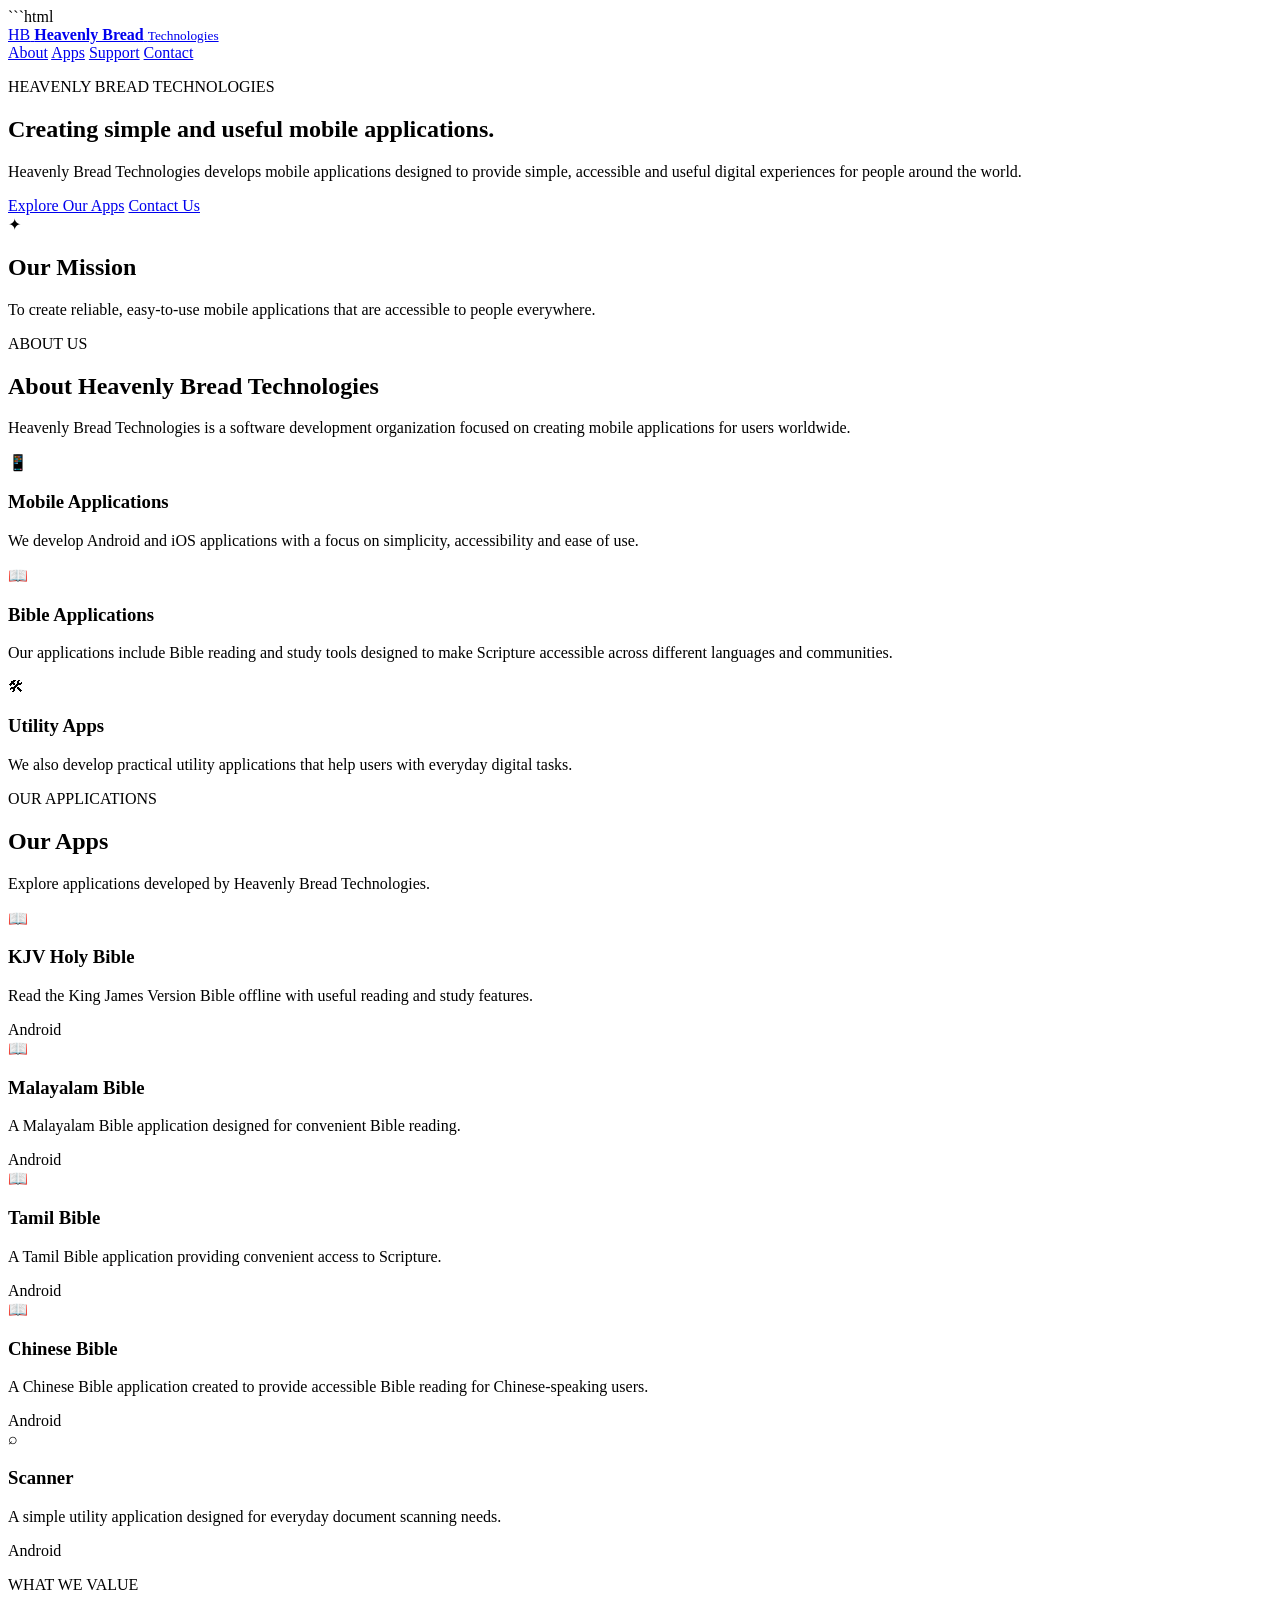
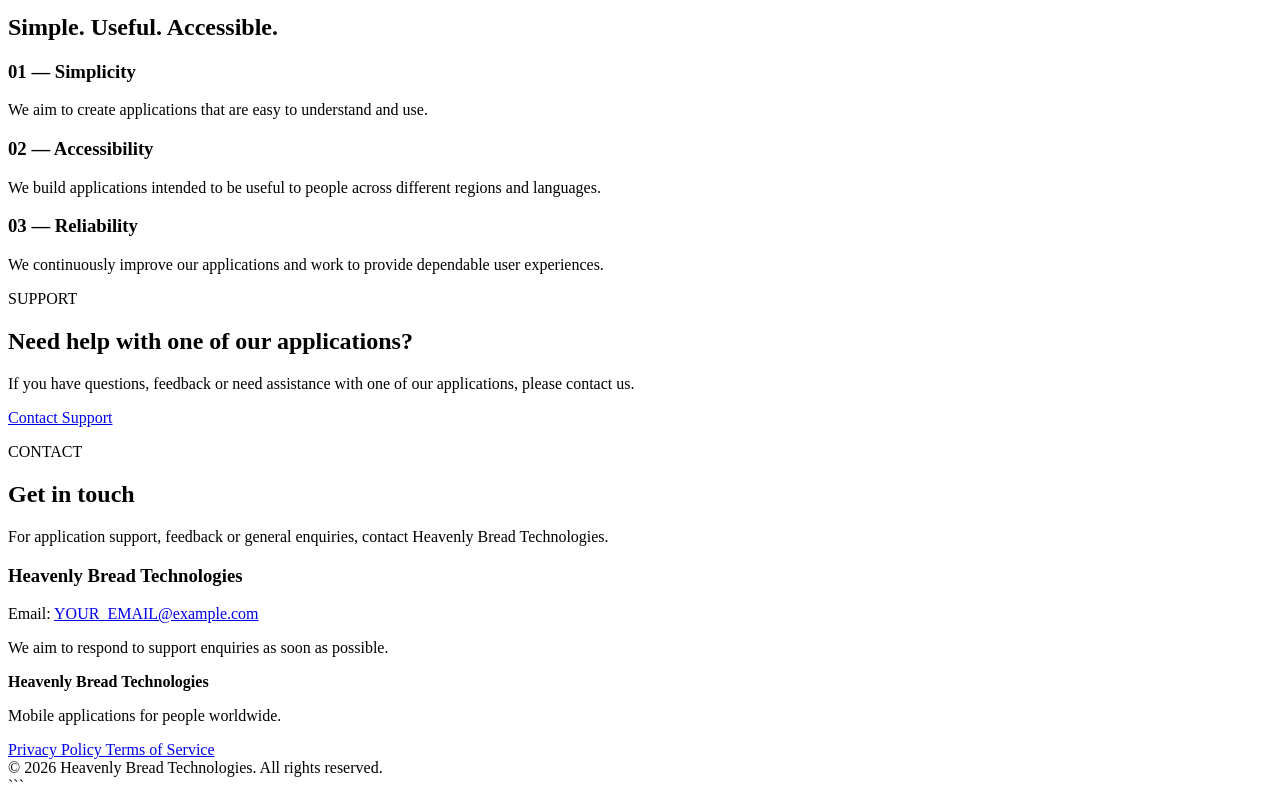
==== index.html @ b6936dda "Create index.html" ====
```html
<!DOCTYPE html>
<html lang="en">
<head>
    <meta charset="UTF-8">
    <meta name="viewport" content="width=device-width, initial-scale=1.0">

    <title>Heavenly Bread Technologies | Mobile Applications</title>

    <meta name="description"
          content="Heavenly Bread Technologies develops Bible, Christian and utility mobile applications for users worldwide.">

    <meta name="keywords"
          content="Heavenly Bread Technologies, Bible apps, Christian apps, mobile applications">

    <meta name="author" content="Heavenly Bread Technologies">

    <link rel="stylesheet" href="styles.css">
</head>

<body>

<header class="header">
    <div class="container nav-container">

        <a href="index.html" class="logo">
            <span class="logo-mark">HB</span>
            <span>
                <strong>Heavenly Bread</strong>
                <small>Technologies</small>
            </span>
        </a>

        <nav>
            <a href="#about">About</a>
            <a href="#apps">Apps</a>
            <a href="#support">Support</a>
            <a href="#contact">Contact</a>
        </nav>

    </div>
</header>


<main>

<!-- HERO -->

<section class="hero">
    <div class="container hero-content">

        <div class="hero-text">

            <p class="eyebrow">HEAVENLY BREAD TECHNOLOGIES</p>

            <h1>
                Creating simple and useful
                <span>mobile applications.</span>
            </h1>

            <p class="hero-description">
                Heavenly Bread Technologies develops mobile applications
                designed to provide simple, accessible and useful digital
                experiences for people around the world.
            </p>

            <div class="hero-buttons">
                <a href="#apps" class="button primary">Explore Our Apps</a>
                <a href="#contact" class="button secondary">Contact Us</a>
            </div>

        </div>

        <div class="hero-card">

            <div class="hero-icon">✦</div>

            <h2>Our Mission</h2>

            <p>
                To create reliable, easy-to-use mobile applications
                that are accessible to people everywhere.
            </p>

        </div>

    </div>
</section>


<!-- ABOUT -->

<section id="about" class="section">

    <div class="container">

        <div class="section-heading">
            <p class="eyebrow">ABOUT US</p>

            <h2>About Heavenly Bread Technologies</h2>

            <p>
                Heavenly Bread Technologies is a software development
                organization focused on creating mobile applications
                for users worldwide.
            </p>
        </div>


        <div class="about-grid">

            <div class="info-card">
                <div class="card-icon">📱</div>

                <h3>Mobile Applications</h3>

                <p>
                    We develop Android and iOS applications with a focus
                    on simplicity, accessibility and ease of use.
                </p>
            </div>


            <div class="info-card">
                <div class="card-icon">📖</div>

                <h3>Bible Applications</h3>

                <p>
                    Our applications include Bible reading and study tools
                    designed to make Scripture accessible across different
                    languages and communities.
                </p>
            </div>


            <div class="info-card">
                <div class="card-icon">🛠</div>

                <h3>Utility Apps</h3>

                <p>
                    We also develop practical utility applications that
                    help users with everyday digital tasks.
                </p>
            </div>

        </div>

    </div>

</section>


<!-- APPS -->

<section id="apps" class="section section-light">

    <div class="container">

        <div class="section-heading">
            <p class="eyebrow">OUR APPLICATIONS</p>

            <h2>Our Apps</h2>

            <p>
                Explore applications developed by Heavenly Bread Technologies.
            </p>
        </div>


        <div class="apps-grid">


            <article class="app-card">

                <div class="app-icon bible-icon">
                    📖
                </div>

                <div>

                    <h3>KJV Holy Bible</h3>

                    <p>
                        Read the King James Version Bible offline with
                        useful reading and study features.
                    </p>

                    <span class="platform">
                        Android
                    </span>

                </div>

            </article>


            <article class="app-card">

                <div class="app-icon bible-icon">
                    📖
                </div>

                <div>

                    <h3>Malayalam Bible</h3>

                    <p>
                        A Malayalam Bible application designed for
                        convenient Bible reading.
                    </p>

                    <span class="platform">
                        Android
                    </span>

                </div>

            </article>


            <article class="app-card">

                <div class="app-icon bible-icon">
                    📖
                </div>

                <div>

                    <h3>Tamil Bible</h3>

                    <p>
                        A Tamil Bible application providing convenient
                        access to Scripture.
                    </p>

                    <span class="platform">
                        Android
                    </span>

                </div>

            </article>


            <article class="app-card">

                <div class="app-icon bible-icon">
                    📖
                </div>

                <div>

                    <h3>Chinese Bible</h3>

                    <p>
                        A Chinese Bible application created to provide
                        accessible Bible reading for Chinese-speaking users.
                    </p>

                    <span class="platform">
                        Android
                    </span>

                </div>

            </article>


            <article class="app-card">

                <div class="app-icon scanner-icon">
                    ⌕
                </div>

                <div>

                    <h3>Scanner</h3>

                    <p>
                        A simple utility application designed for
                        everyday document scanning needs.
                    </p>

                    <span class="platform">
                        Android
                    </span>

                </div>

            </article>


        </div>

    </div>

</section>


<!-- VALUES -->

<section class="section">

    <div class="container">

        <div class="section-heading">
            <p class="eyebrow">WHAT WE VALUE</p>

            <h2>Simple. Useful. Accessible.</h2>
        </div>


        <div class="values-grid">

            <div>
                <h3>01 — Simplicity</h3>

                <p>
                    We aim to create applications that are easy to
                    understand and use.
                </p>
            </div>


            <div>
                <h3>02 — Accessibility</h3>

                <p>
                    We build applications intended to be useful to
                    people across different regions and languages.
                </p>
            </div>


            <div>
                <h3>03 — Reliability</h3>

                <p>
                    We continuously improve our applications and work
                    to provide dependable user experiences.
                </p>
            </div>

        </div>

    </div>

</section>


<!-- SUPPORT -->

<section id="support" class="section section-dark">

    <div class="container support-content">

        <div>

            <p class="eyebrow">SUPPORT</p>

            <h2>Need help with one of our applications?</h2>

            <p>
                If you have questions, feedback or need assistance
                with one of our applications, please contact us.
            </p>

        </div>

        <a href="#contact" class="button light">
            Contact Support
        </a>

    </div>

</section>


<!-- CONTACT -->

<section id="contact" class="section">

    <div class="container contact-container">

        <div>

            <p class="eyebrow">CONTACT</p>

            <h2>Get in touch</h2>

            <p>
                For application support, feedback or general enquiries,
                contact Heavenly Bread Technologies.
            </p>

        </div>


        <div class="contact-card">

            <h3>Heavenly Bread Technologies</h3>

            <!-- Replace this email with your actual organization email -->
            <p>
                Email:
                <a href="mailto:YOUR_EMAIL@example.com">
                    YOUR_EMAIL@example.com
                </a>
            </p>

            <p>
                We aim to respond to support enquiries as soon as possible.
            </p>

        </div>

    </div>

</section>

</main>


<!-- FOOTER -->

<footer class="footer">

    <div class="container footer-content">

        <div>

            <strong>Heavenly Bread Technologies</strong>

            <p>
                Mobile applications for people worldwide.
            </p>

        </div>


        <div class="footer-links">

            <a href="privacy-policy.html">
                Privacy Policy
            </a>

            <a href="terms.html">
                Terms of Service
            </a>

        </div>

    </div>


    <div class="container copyright">

        © 2026 Heavenly Bread Technologies. All rights reserved.

    </div>

</footer>

</body>
</html>
```
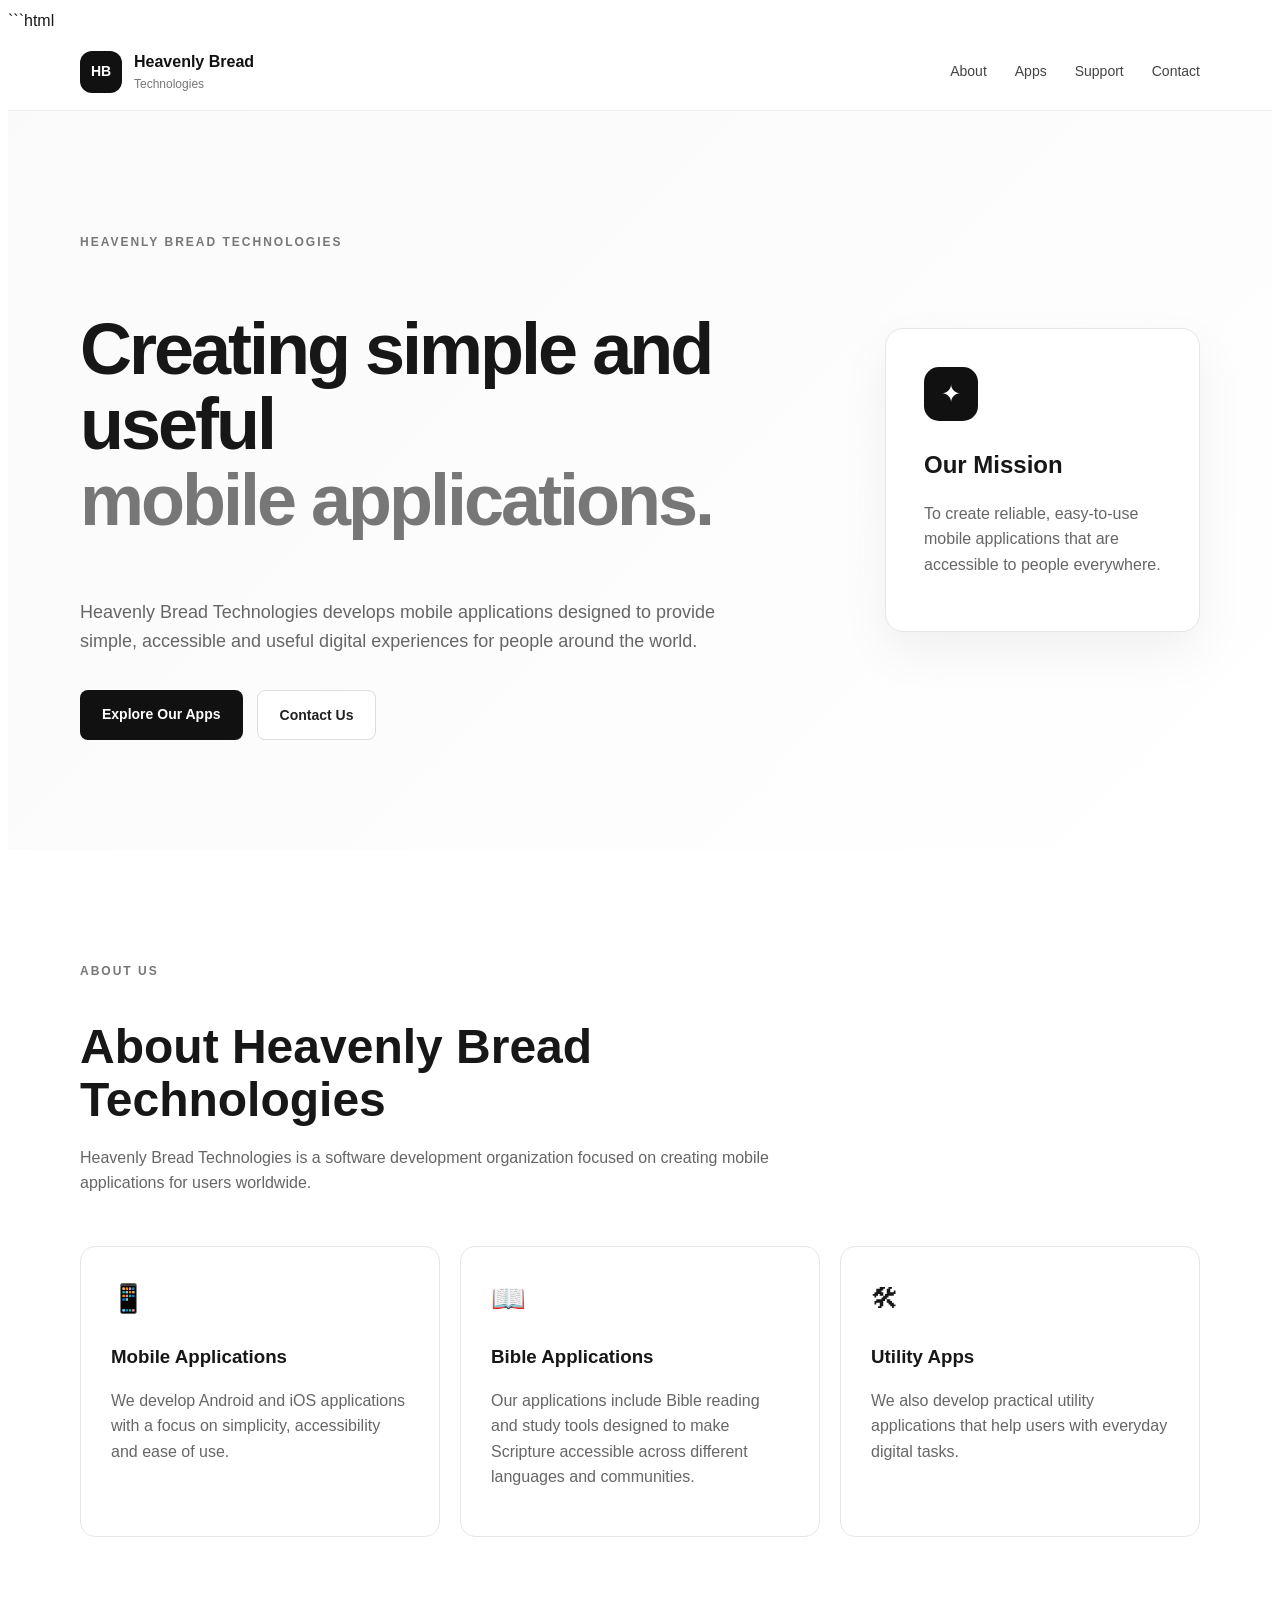
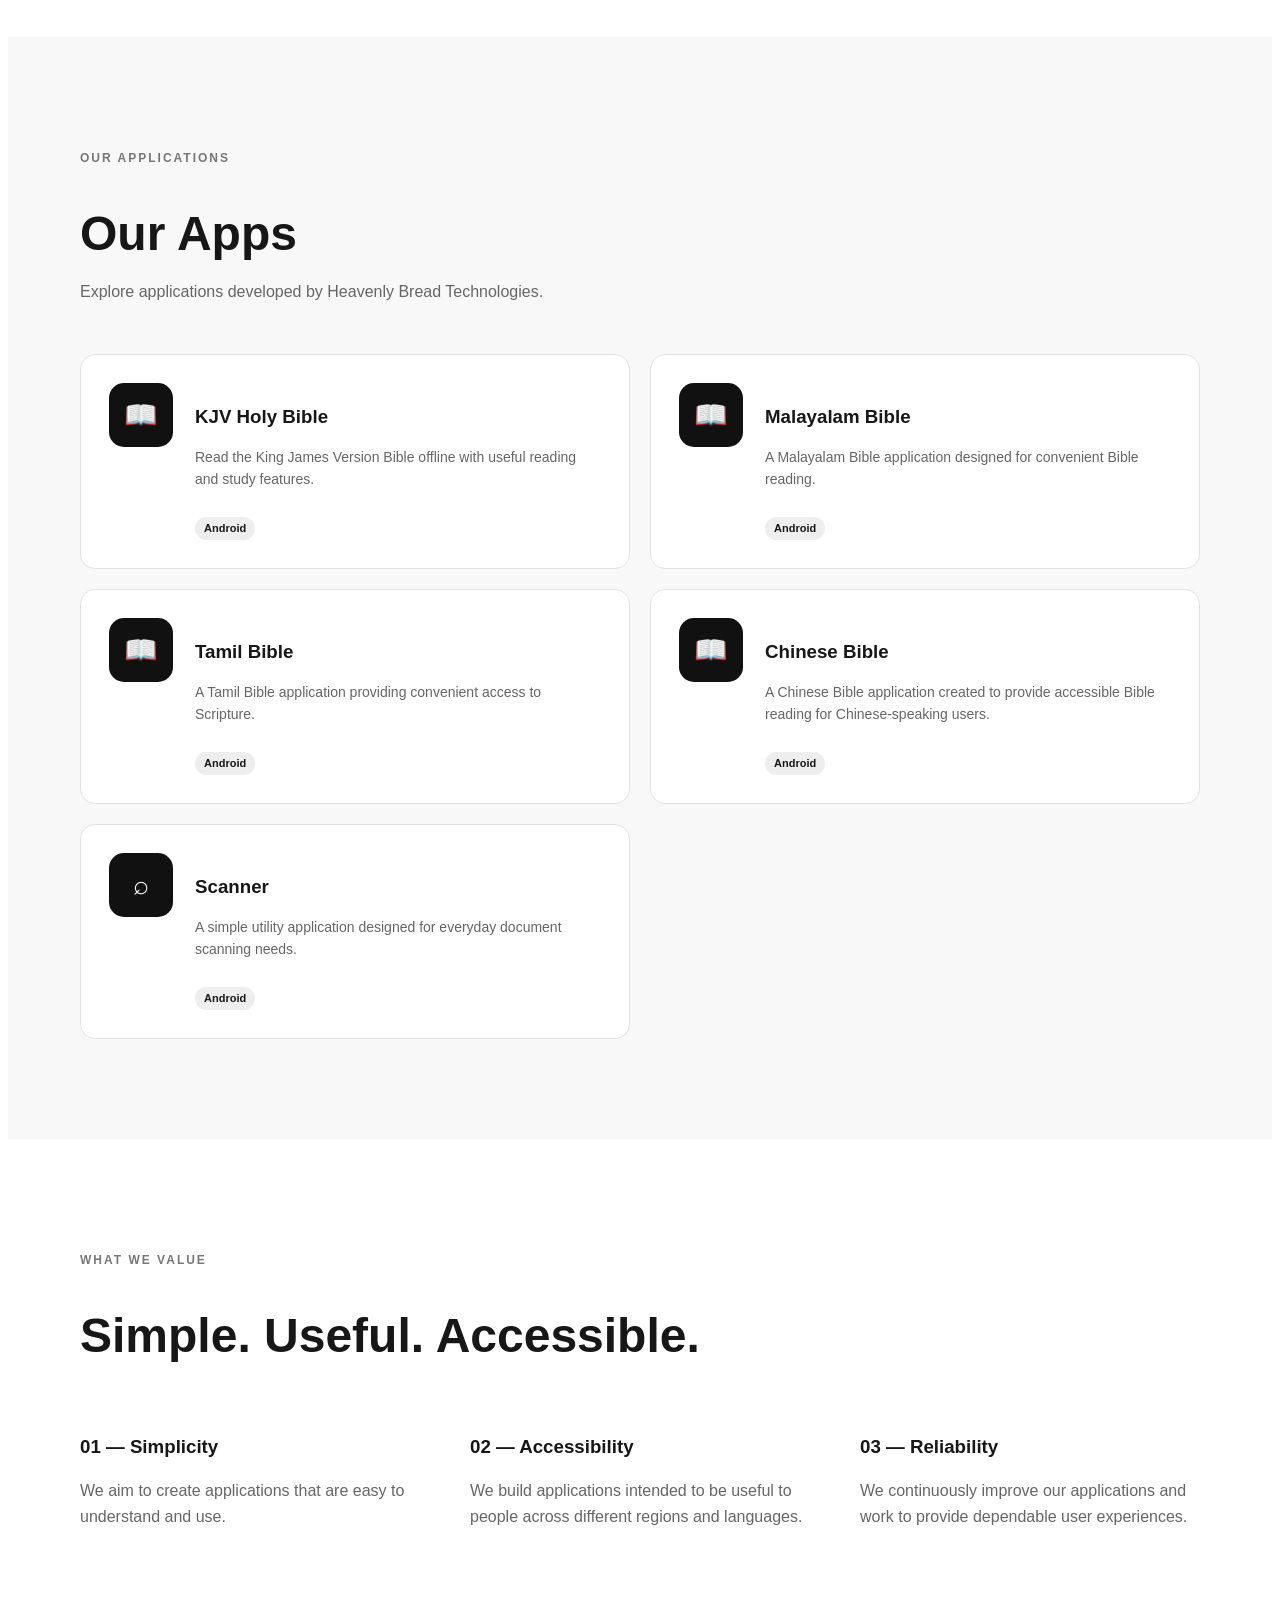
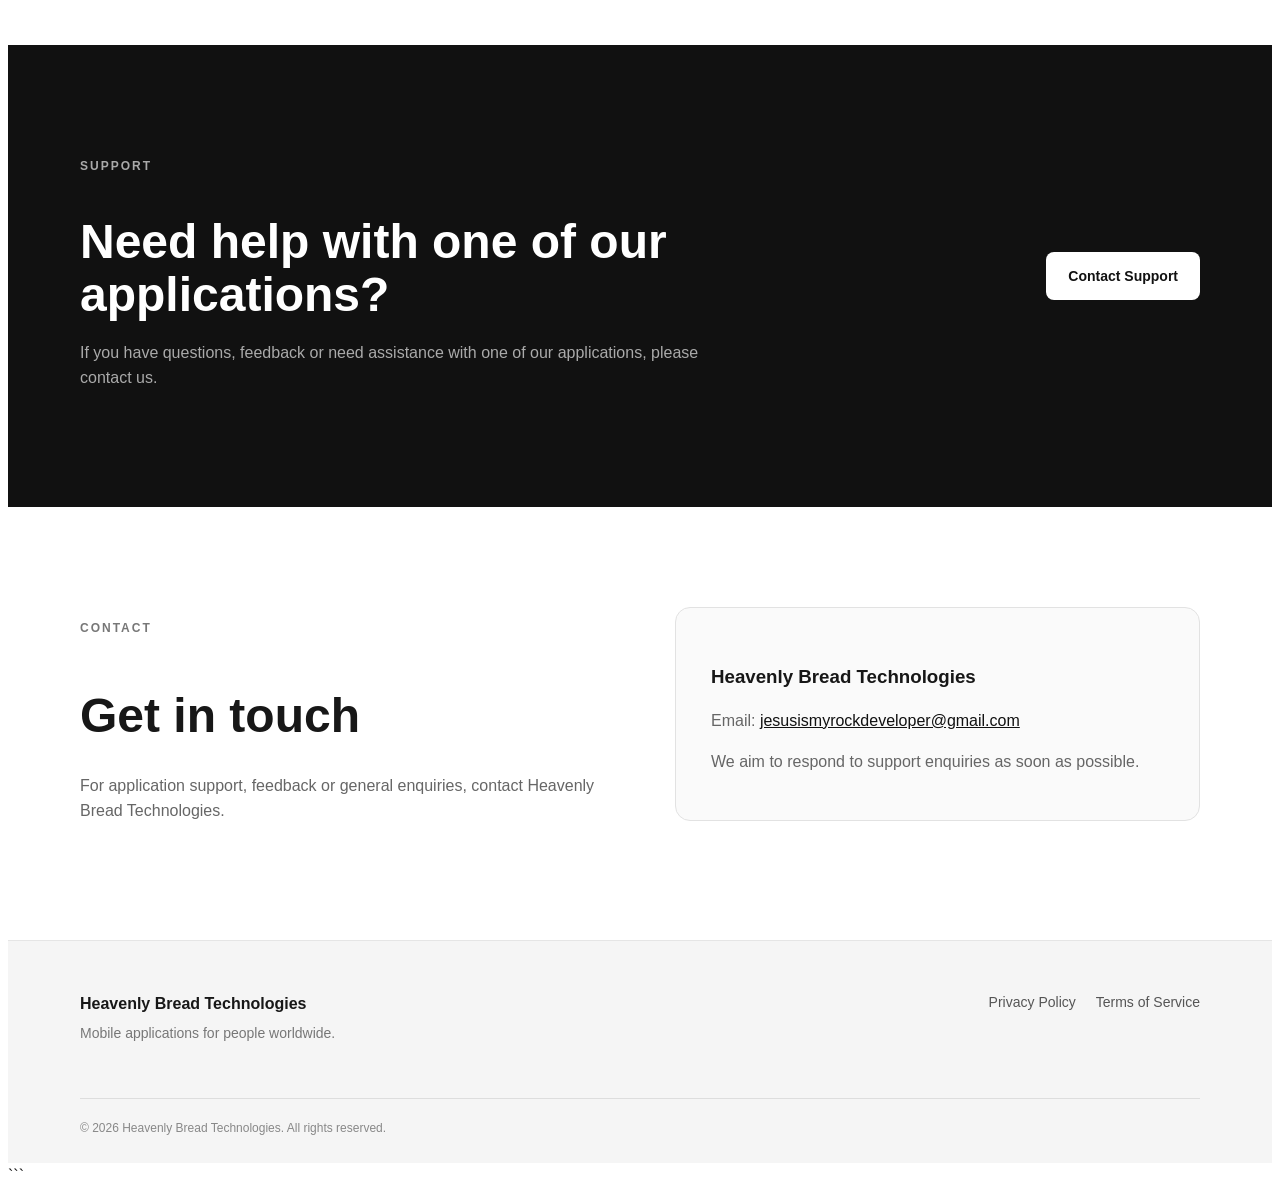
==== commit 8c586a18: "Update index.html" ====
--- a/index.html
+++ b/index.html
@@ -406,7 +406,7 @@
             <p>
                 Email:
                 <a href="mailto:YOUR_EMAIL@example.com">
-                    YOUR_EMAIL@example.com
+                    jesusismyrockdeveloper@gmail.com
                 </a>
             </p>
 
--- a/styles.css
+++ b/styles.css
@@ -0,0 +1,532 @@
+```css
+* {
+    margin: 0;
+    padding: 0;
+    box-sizing: border-box;
+}
+
+html {
+    scroll-behavior: smooth;
+}
+
+body {
+    font-family:
+        -apple-system,
+        BlinkMacSystemFont,
+        "Segoe UI",
+        Roboto,
+        Arial,
+        sans-serif;
+
+    color: #171717;
+    background: #ffffff;
+    line-height: 1.6;
+}
+
+.container {
+    width: min(1120px, 90%);
+    margin: 0 auto;
+}
+
+
+/* HEADER */
+
+.header {
+    position: sticky;
+    top: 0;
+    z-index: 100;
+
+    background: rgba(255,255,255,0.95);
+    border-bottom: 1px solid #eeeeee;
+}
+
+.nav-container {
+    height: 76px;
+
+    display: flex;
+    align-items: center;
+    justify-content: space-between;
+}
+
+.logo {
+    display: flex;
+    align-items: center;
+    gap: 12px;
+
+    text-decoration: none;
+    color: #111111;
+}
+
+.logo-mark {
+    width: 42px;
+    height: 42px;
+
+    display: flex;
+    align-items: center;
+    justify-content: center;
+
+    border-radius: 12px;
+
+    background: #111111;
+    color: #ffffff;
+
+    font-weight: 700;
+    font-size: 14px;
+}
+
+.logo strong {
+    display: block;
+    font-size: 16px;
+}
+
+.logo small {
+    display: block;
+    color: #777777;
+    font-size: 12px;
+}
+
+nav {
+    display: flex;
+    gap: 28px;
+}
+
+nav a {
+    color: #444444;
+    text-decoration: none;
+    font-size: 14px;
+}
+
+nav a:hover {
+    color: #000000;
+}
+
+
+/* HERO */
+
+.hero {
+    padding: 110px 0;
+
+    background:
+        linear-gradient(
+            135deg,
+            #fafafa,
+            #ffffff
+        );
+}
+
+.hero-content {
+    display: grid;
+    grid-template-columns: 1.4fr 0.6fr;
+    gap: 70px;
+    align-items: center;
+}
+
+.eyebrow {
+    font-size: 12px;
+    letter-spacing: 2px;
+    font-weight: 700;
+    color: #777777;
+    margin-bottom: 15px;
+}
+
+.hero h1 {
+    max-width: 720px;
+
+    font-size: clamp(42px, 6vw, 72px);
+    line-height: 1.05;
+    letter-spacing: -3px;
+}
+
+.hero h1 span {
+    display: block;
+    color: #777777;
+}
+
+.hero-description {
+    max-width: 650px;
+
+    margin-top: 28px;
+
+    font-size: 18px;
+    color: #666666;
+}
+
+.hero-buttons {
+    display: flex;
+    gap: 14px;
+    margin-top: 34px;
+}
+
+.button {
+    display: inline-block;
+
+    padding: 13px 22px;
+
+    border-radius: 8px;
+
+    text-decoration: none;
+
+    font-size: 14px;
+    font-weight: 600;
+}
+
+.primary {
+    background: #111111;
+    color: #ffffff;
+}
+
+.secondary {
+    border: 1px solid #dddddd;
+    color: #222222;
+    background: #ffffff;
+}
+
+.light {
+    background: #ffffff;
+    color: #111111;
+}
+
+
+/* HERO CARD */
+
+.hero-card {
+    padding: 38px;
+
+    border: 1px solid #e6e6e6;
+    border-radius: 18px;
+
+    background: #ffffff;
+
+    box-shadow: 0 20px 50px rgba(0,0,0,0.06);
+}
+
+.hero-icon {
+    width: 54px;
+    height: 54px;
+
+    display: flex;
+    align-items: center;
+    justify-content: center;
+
+    border-radius: 15px;
+
+    background: #111111;
+    color: #ffffff;
+
+    font-size: 24px;
+
+    margin-bottom: 25px;
+}
+
+.hero-card h2 {
+    margin-bottom: 12px;
+}
+
+.hero-card p {
+    color: #666666;
+}
+
+
+/* SECTIONS */
+
+.section {
+    padding: 100px 0;
+}
+
+.section-light {
+    background: #f8f8f8;
+}
+
+.section-heading {
+    max-width: 700px;
+    margin-bottom: 50px;
+}
+
+.section-heading h2 {
+    font-size: clamp(32px, 4vw, 48px);
+    line-height: 1.1;
+    margin-bottom: 18px;
+}
+
+.section-heading > p:last-child {
+    color: #666666;
+}
+
+
+/* ABOUT */
+
+.about-grid {
+    display: grid;
+    grid-template-columns: repeat(3, 1fr);
+    gap: 20px;
+}
+
+.info-card {
+    padding: 30px;
+
+    border: 1px solid #e7e7e7;
+    border-radius: 15px;
+
+    background: #ffffff;
+}
+
+.card-icon {
+    font-size: 28px;
+    margin-bottom: 20px;
+}
+
+.info-card h3 {
+    margin-bottom: 10px;
+}
+
+.info-card p {
+    color: #666666;
+}
+
+
+/* APPS */
+
+.apps-grid {
+    display: grid;
+    grid-template-columns: repeat(2, 1fr);
+    gap: 20px;
+}
+
+.app-card {
+    display: flex;
+    gap: 22px;
+
+    padding: 28px;
+
+    border: 1px solid #e2e2e2;
+    border-radius: 15px;
+
+    background: #ffffff;
+}
+
+.app-icon {
+    flex-shrink: 0;
+
+    width: 64px;
+    height: 64px;
+
+    display: flex;
+    align-items: center;
+    justify-content: center;
+
+    border-radius: 15px;
+
+    background: #111111;
+    color: #ffffff;
+
+    font-size: 27px;
+}
+
+.app-card h3 {
+    margin-bottom: 7px;
+}
+
+.app-card p {
+    color: #666666;
+    font-size: 14px;
+}
+
+.platform {
+    display: inline-block;
+
+    margin-top: 12px;
+
+    padding: 3px 9px;
+
+    border-radius: 20px;
+
+    background: #eeeeee;
+
+    font-size: 11px;
+    font-weight: 600;
+}
+
+
+/* VALUES */
+
+.values-grid {
+    display: grid;
+    grid-template-columns: repeat(3, 1fr);
+    gap: 50px;
+}
+
+.values-grid h3 {
+    margin-bottom: 12px;
+}
+
+.values-grid p {
+    color: #666666;
+}
+
+
+/* SUPPORT */
+
+.section-dark {
+    background: #111111;
+    color: #ffffff;
+}
+
+.section-dark .eyebrow {
+    color: #aaaaaa;
+}
+
+.support-content {
+    display: flex;
+    align-items: center;
+    justify-content: space-between;
+    gap: 50px;
+}
+
+.support-content h2 {
+    max-width: 700px;
+
+    font-size: clamp(30px, 4vw, 48px);
+    line-height: 1.1;
+
+    margin-bottom: 18px;
+}
+
+.support-content p {
+    max-width: 650px;
+    color: #aaaaaa;
+}
+
+
+/* CONTACT */
+
+.contact-container {
+    display: grid;
+    grid-template-columns: 1fr 1fr;
+    gap: 70px;
+    align-items: start;
+}
+
+.contact-container h2 {
+    font-size: 48px;
+    margin-bottom: 18px;
+}
+
+.contact-container > div:first-child p:last-child {
+    color: #666666;
+}
+
+.contact-card {
+    padding: 35px;
+
+    border: 1px solid #e2e2e2;
+    border-radius: 15px;
+
+    background: #fafafa;
+}
+
+.contact-card h3 {
+    margin-bottom: 15px;
+}
+
+.contact-card p {
+    color: #666666;
+    margin-bottom: 10px;
+}
+
+.contact-card a {
+    color: #111111;
+}
+
+
+/* FOOTER */
+
+.footer {
+    padding: 50px 0 25px;
+
+    background: #f5f5f5;
+
+    border-top: 1px solid #e5e5e5;
+}
+
+.footer-content {
+    display: flex;
+    justify-content: space-between;
+    gap: 30px;
+}
+
+.footer-content p {
+    color: #777777;
+    font-size: 14px;
+    margin-top: 5px;
+}
+
+.footer-links {
+    display: flex;
+    gap: 20px;
+}
+
+.footer-links a {
+    color: #555555;
+    text-decoration: none;
+    font-size: 14px;
+}
+
+.copyright {
+    margin-top: 40px;
+
+    padding-top: 20px;
+
+    border-top: 1px solid #dddddd;
+
+    color: #888888;
+    font-size: 12px;
+}
+
+
+/* MOBILE */
+
+@media (max-width: 800px) {
+
+    nav {
+        display: none;
+    }
+
+    .hero {
+        padding: 75px 0;
+    }
+
+    .hero-content {
+        grid-template-columns: 1fr;
+        gap: 40px;
+    }
+
+    .hero h1 {
+        letter-spacing: -2px;
+    }
+
+    .about-grid,
+    .apps-grid,
+    .values-grid,
+    .contact-container {
+        grid-template-columns: 1fr;
+    }
+
+    .support-content {
+        flex-direction: column;
+        align-items: flex-start;
+    }
+
+    .contact-container h2 {
+        font-size: 38px;
+    }
+
+    .footer-content {
+        flex-direction: column;
+    }
+
+    .footer-links {
+        flex-direction: column;
+        gap: 10px;
+    }
+}
+```
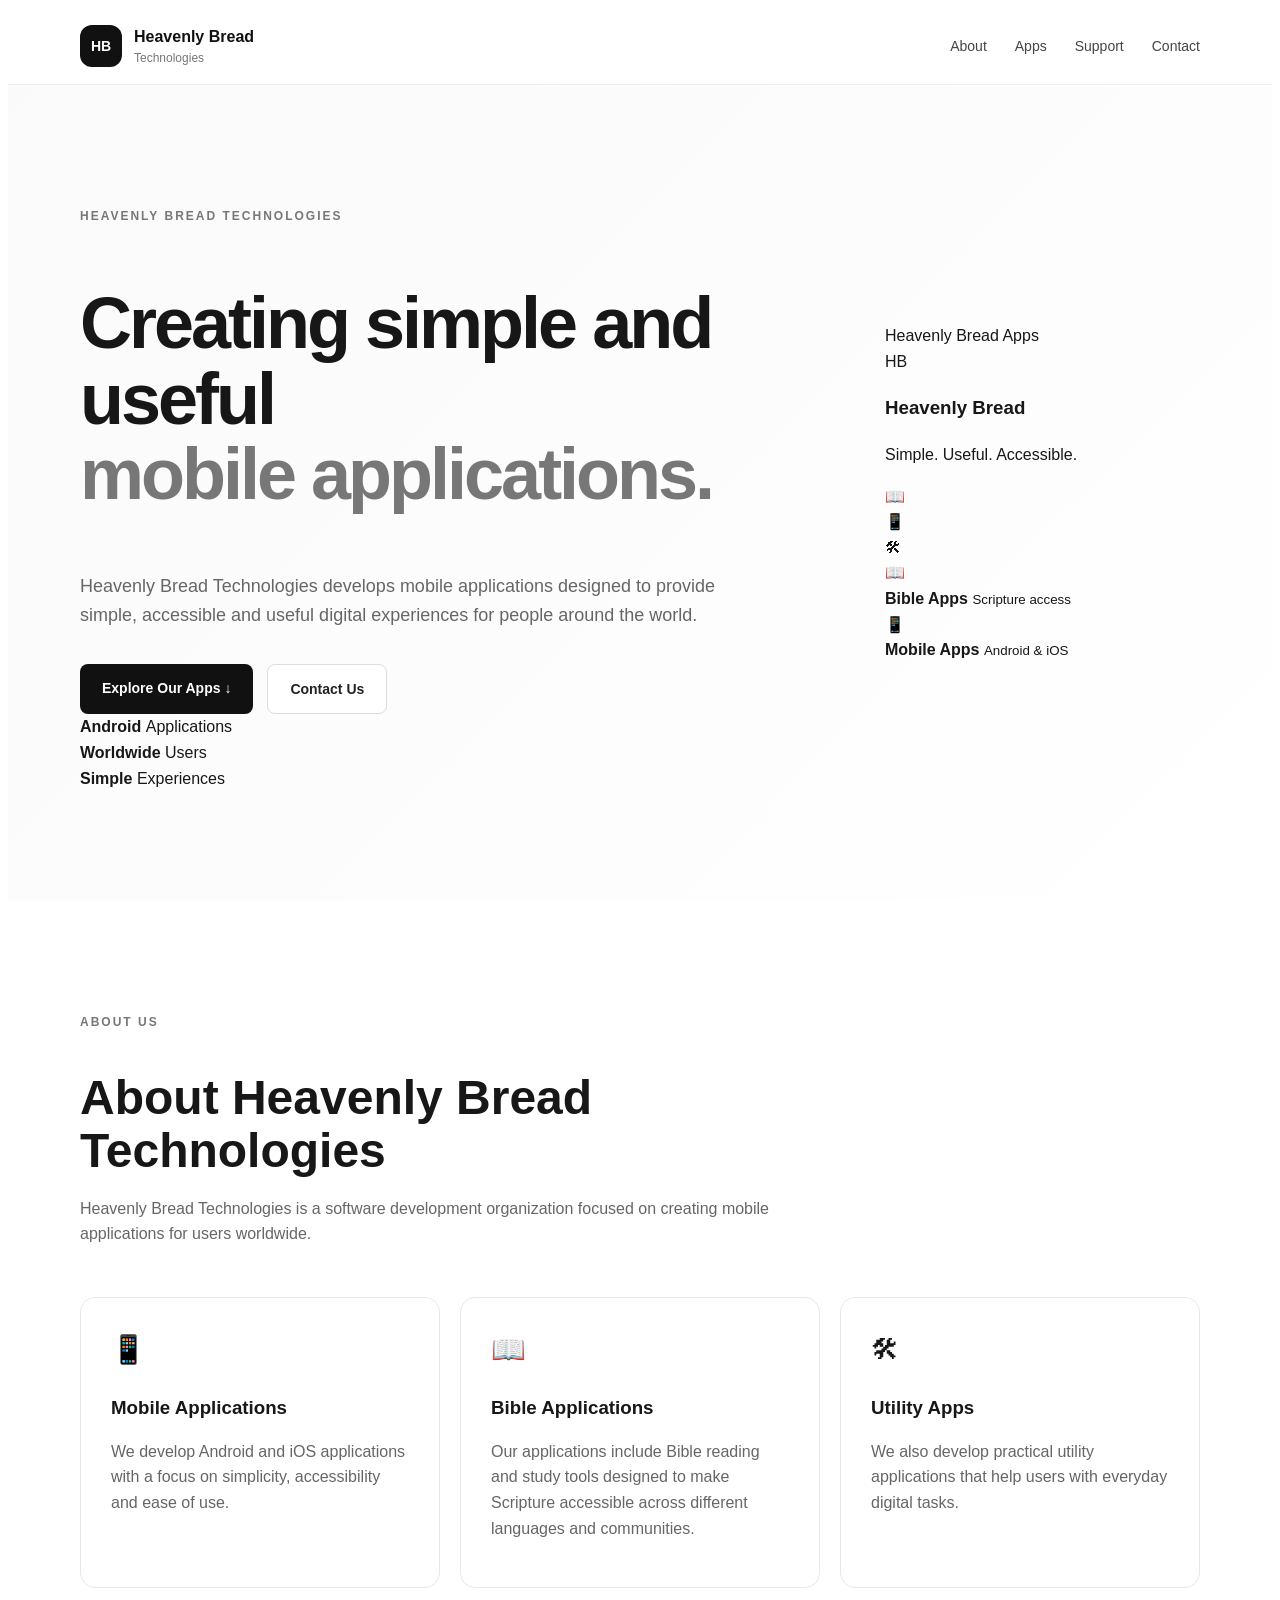
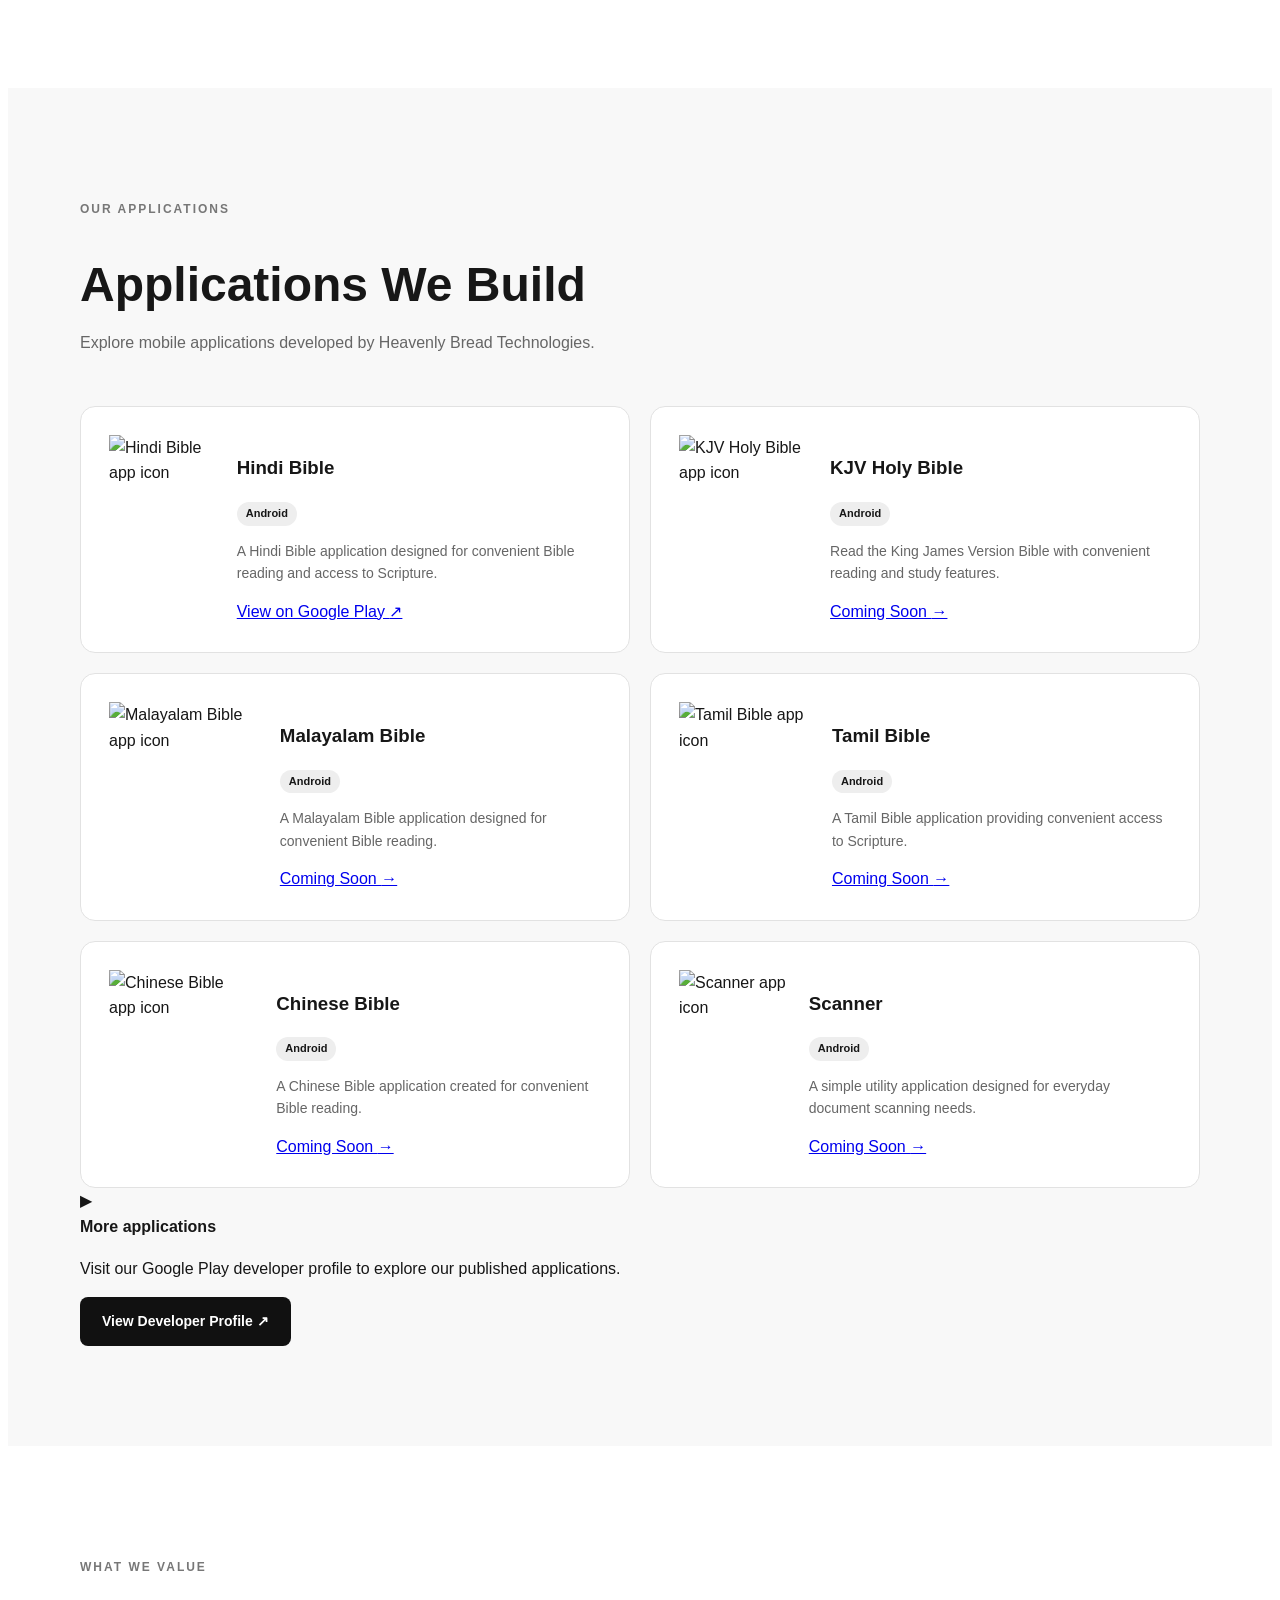
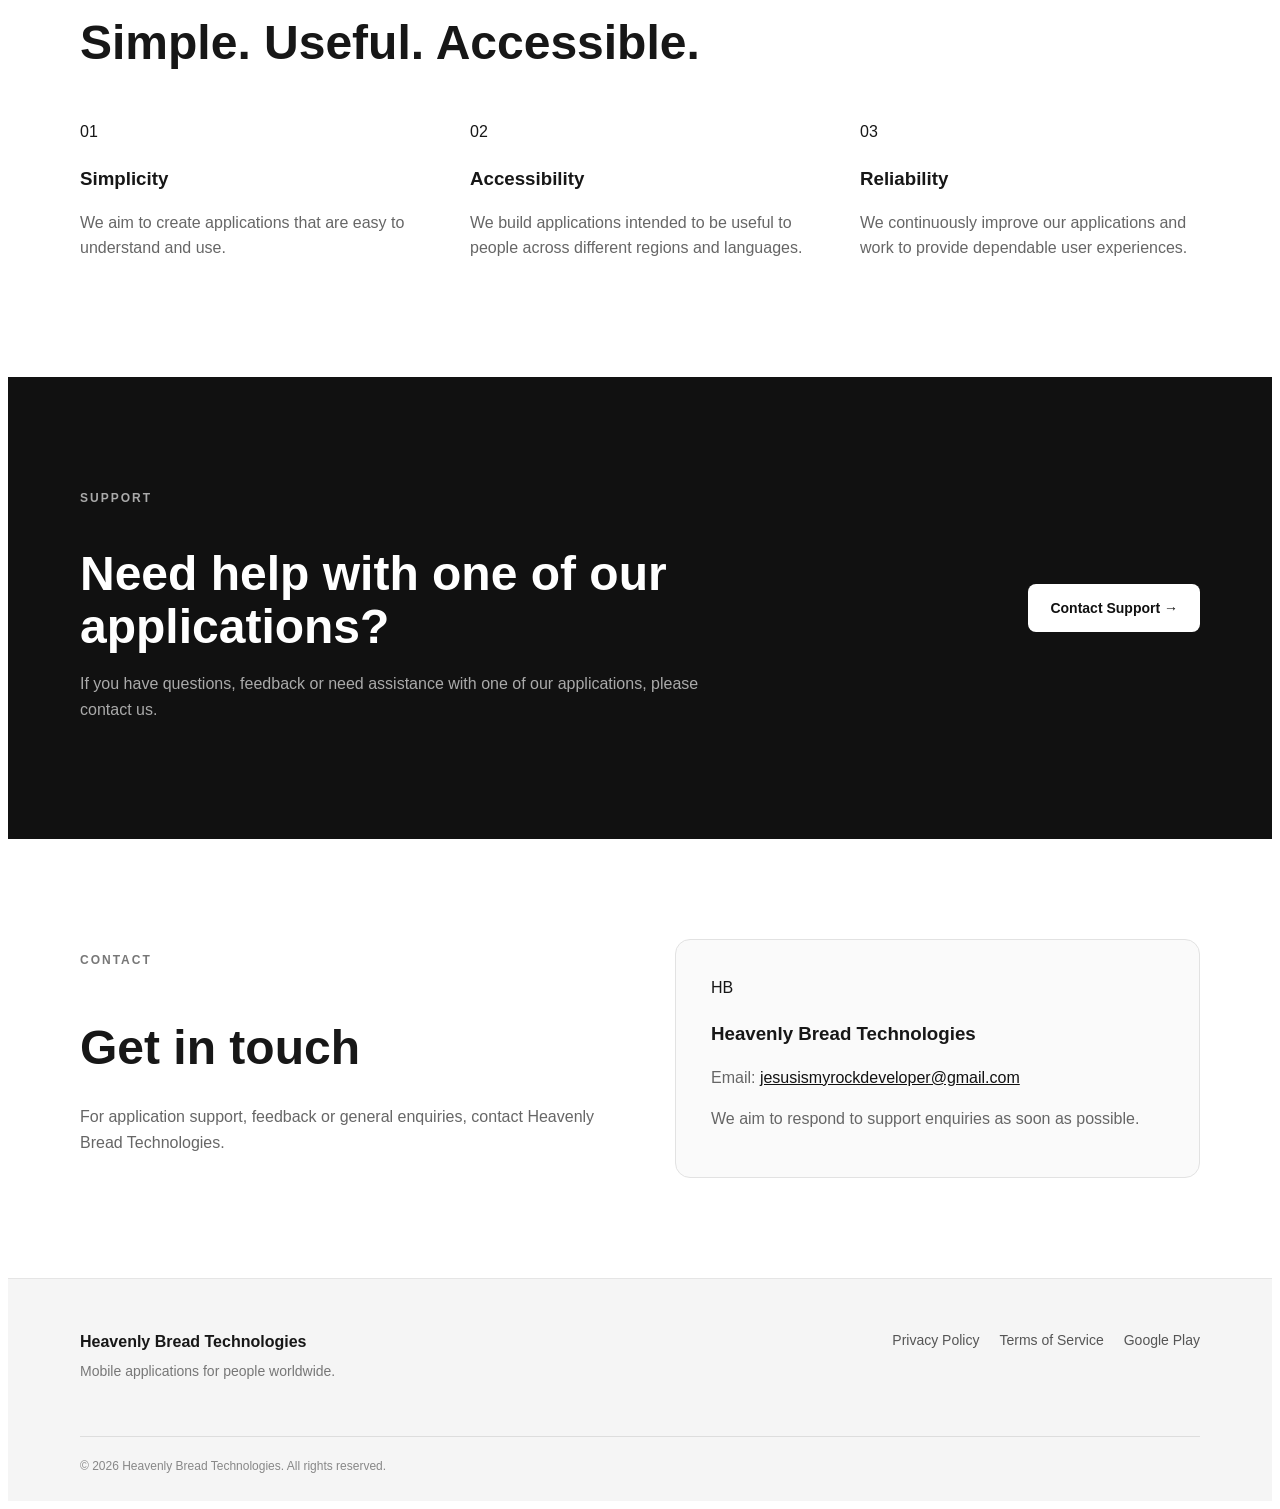
==== commit ec0bef57: "Update index.html" ====
--- a/index.html
+++ b/index.html
@@ -1,11 +1,16 @@
-```html
 <!DOCTYPE html>
 <html lang="en">
+
 <head>
+
     <meta charset="UTF-8">
-    <meta name="viewport" content="width=device-width, initial-scale=1.0">
-
-    <title>Heavenly Bread Technologies | Mobile Applications</title>
+
+    <meta name="viewport"
+          content="width=device-width, initial-scale=1.0">
+
+    <title>
+        Heavenly Bread Technologies | Mobile Applications
+    </title>
 
     <meta name="description"
           content="Heavenly Bread Technologies develops Bible, Christian and utility mobile applications for users worldwide.">
@@ -13,425 +18,1114 @@
     <meta name="keywords"
           content="Heavenly Bread Technologies, Bible apps, Christian apps, mobile applications">
 
-    <meta name="author" content="Heavenly Bread Technologies">
-
-    <link rel="stylesheet" href="styles.css">
+    <meta name="author"
+          content="Heavenly Bread Technologies">
+
+    <meta name="theme-color"
+          content="#111111">
+
+    <link rel="stylesheet"
+          href="styles.css">
+
 </head>
 
+
 <body>
 
+
+<!-- =========================
+     HEADER
+========================= -->
+
 <header class="header">
+
     <div class="container nav-container">
 
-        <a href="index.html" class="logo">
-            <span class="logo-mark">HB</span>
+        <a href="#top"
+           class="logo">
+
+            <span class="logo-mark">
+                HB
+            </span>
+
+            <span class="logo-text">
+
+                <strong>
+                    Heavenly Bread
+                </strong>
+
+                <small>
+                    Technologies
+                </small>
+
+            </span>
+
+        </a>
+
+
+        <nav class="navigation">
+
+            <a href="#about">
+                About
+            </a>
+
+            <a href="#apps">
+                Apps
+            </a>
+
+            <a href="#support">
+                Support
+            </a>
+
+            <a href="#contact">
+                Contact
+            </a>
+
+        </nav>
+
+    </div>
+
+</header>
+
+
+
+<main id="top">
+
+
+<!-- =========================
+     HERO
+========================= -->
+
+<section class="hero">
+
+    <div class="hero-background">
+
+        <div class="floating-circle circle-one"></div>
+        <div class="floating-circle circle-two"></div>
+        <div class="floating-circle circle-three"></div>
+
+    </div>
+
+
+    <div class="container hero-content">
+
+
+        <div class="hero-text">
+
+            <p class="eyebrow hero-eyebrow">
+                HEAVENLY BREAD TECHNOLOGIES
+            </p>
+
+
+            <h1>
+
+                Creating simple and useful
+
+                <span>
+                    mobile applications.
+                </span>
+
+            </h1>
+
+
+            <p class="hero-description">
+
+                Heavenly Bread Technologies develops mobile
+                applications designed to provide simple,
+                accessible and useful digital experiences
+                for people around the world.
+
+            </p>
+
+
+            <div class="hero-buttons">
+
+                <a href="#apps"
+                   class="button primary">
+
+                    Explore Our Apps
+
+                    <span>
+                        ↓
+                    </span>
+
+                </a>
+
+
+                <a href="#contact"
+                   class="button secondary">
+
+                    Contact Us
+
+                </a>
+
+            </div>
+
+
+            <div class="hero-stat">
+
+                <div class="stat-item">
+
+                    <strong>
+                        Android
+                    </strong>
+
+                    <span>
+                        Applications
+                    </span>
+
+                </div>
+
+
+                <div class="stat-divider"></div>
+
+
+                <div class="stat-item">
+
+                    <strong>
+                        Worldwide
+                    </strong>
+
+                    <span>
+                        Users
+                    </span>
+
+                </div>
+
+
+                <div class="stat-divider"></div>
+
+
+                <div class="stat-item">
+
+                    <strong>
+                        Simple
+                    </strong>
+
+                    <span>
+                        Experiences
+                    </span>
+
+                </div>
+
+            </div>
+
+        </div>
+
+
+
+        <!-- HERO VISUAL -->
+
+        <div class="hero-visual">
+
+            <div class="phone-glow"></div>
+
+
+            <div class="phone">
+
+                <div class="phone-speaker"></div>
+
+
+                <div class="phone-screen">
+
+                    <div class="phone-top">
+
+                        <span>
+                            Heavenly Bread
+                        </span>
+
+                        <span>
+                            Apps
+                        </span>
+
+                    </div>
+
+
+                    <div class="phone-app-icon">
+
+                        <span>
+                            HB
+                        </span>
+
+                    </div>
+
+
+                    <h3>
+                        Heavenly Bread
+                    </h3>
+
+
+                    <p>
+                        Simple. Useful. Accessible.
+                    </p>
+
+
+                    <div class="phone-app-row">
+
+                        <div class="mini-app">
+                            📖
+                        </div>
+
+                        <div class="mini-app">
+                            📱
+                        </div>
+
+                        <div class="mini-app">
+                            🛠
+                        </div>
+
+                    </div>
+
+                </div>
+
+            </div>
+
+
+            <div class="floating-card floating-card-one">
+
+                <span class="floating-icon">
+                    📖
+                </span>
+
+                <div>
+
+                    <strong>
+                        Bible Apps
+                    </strong>
+
+                    <small>
+                        Scripture access
+                    </small>
+
+                </div>
+
+            </div>
+
+
+            <div class="floating-card floating-card-two">
+
+                <span class="floating-icon">
+                    📱
+                </span>
+
+                <div>
+
+                    <strong>
+                        Mobile Apps
+                    </strong>
+
+                    <small>
+                        Android & iOS
+                    </small>
+
+                </div>
+
+            </div>
+
+        </div>
+
+    </div>
+
+</section>
+
+
+
+<!-- =========================
+     ABOUT
+========================= -->
+
+<section id="about"
+         class="section">
+
+    <div class="container">
+
+
+        <div class="section-heading">
+
+            <p class="eyebrow">
+                ABOUT US
+            </p>
+
+
+            <h2>
+                About Heavenly Bread Technologies
+            </h2>
+
+
+            <p>
+
+                Heavenly Bread Technologies is a software
+                development organization focused on creating
+                mobile applications for users worldwide.
+
+            </p>
+
+        </div>
+
+
+
+        <div class="about-grid">
+
+
+            <div class="info-card">
+
+                <div class="card-icon">
+                    📱
+                </div>
+
+
+                <h3>
+                    Mobile Applications
+                </h3>
+
+
+                <p>
+
+                    We develop Android and iOS applications
+                    with a focus on simplicity, accessibility
+                    and ease of use.
+
+                </p>
+
+            </div>
+
+
+
+            <div class="info-card">
+
+                <div class="card-icon">
+                    📖
+                </div>
+
+
+                <h3>
+                    Bible Applications
+                </h3>
+
+
+                <p>
+
+                    Our applications include Bible reading
+                    and study tools designed to make Scripture
+                    accessible across different languages
+                    and communities.
+
+                </p>
+
+            </div>
+
+
+
+            <div class="info-card">
+
+                <div class="card-icon">
+                    🛠
+                </div>
+
+
+                <h3>
+                    Utility Apps
+                </h3>
+
+
+                <p>
+
+                    We also develop practical utility
+                    applications that help users with
+                    everyday digital tasks.
+
+                </p>
+
+            </div>
+
+        </div>
+
+    </div>
+
+</section>
+
+
+
+<!-- =========================
+     APPS
+========================= -->
+
+<section id="apps"
+         class="section section-light">
+
+    <div class="container">
+
+
+        <div class="section-heading">
+
+            <p class="eyebrow">
+                OUR APPLICATIONS
+            </p>
+
+
+            <h2>
+                Applications We Build
+            </h2>
+
+
+            <p>
+
+                Explore mobile applications developed
+                by Heavenly Bread Technologies.
+
+            </p>
+
+        </div>
+
+
+
+        <div class="apps-grid">
+
+
+            <!-- =====================
+                 HINDI BIBLE
+            ====================== -->
+
+            <article class="app-card">
+
+                <div class="app-icon-wrapper">
+
+                    <img
+                        src="images/hindi-bible.png"
+                        alt="Hindi Bible app icon"
+                        class="app-icon-image">
+
+                </div>
+
+
+                <div class="app-info">
+
+                    <div class="app-title-row">
+
+                        <h3>
+                            Hindi Bible
+                        </h3>
+
+                        <span class="platform">
+                            Android
+                        </span>
+
+                    </div>
+
+
+                    <p>
+
+                        A Hindi Bible application designed
+                        for convenient Bible reading and
+                        access to Scripture.
+
+                    </p>
+
+
+                    <a
+                        href="https://play.google.com/store/apps/details?id=com.jesus.rock.hindi_bible&pli=1"
+                        target="_blank"
+                        rel="noopener noreferrer"
+                        class="play-button">
+
+                        View on Google Play
+
+                        <span>
+                            ↗
+                        </span>
+
+                    </a>
+
+                </div>
+
+            </article>
+
+
+
+            <!-- =====================
+                 KJV BIBLE
+            ====================== -->
+
+            <article class="app-card">
+
+                <div class="app-icon-wrapper">
+
+                    <img
+                        src="images/kjv-bible.png"
+                        alt="KJV Holy Bible app icon"
+                        class="app-icon-image">
+
+                </div>
+
+
+                <div class="app-info">
+
+                    <div class="app-title-row">
+
+                        <h3>
+                            KJV Holy Bible
+                        </h3>
+
+                        <span class="platform">
+                            Android
+                        </span>
+
+                    </div>
+
+
+                    <p>
+
+                        Read the King James Version Bible
+                        with convenient reading and study
+                        features.
+
+                    </p>
+
+
+                    <a
+                        href="#"
+                        class="play-button disabled">
+
+                        Coming Soon
+
+                        <span>
+                            →
+                        </span>
+
+                    </a>
+
+                </div>
+
+            </article>
+
+
+
+            <!-- =====================
+                 MALAYALAM BIBLE
+            ====================== -->
+
+            <article class="app-card">
+
+                <div class="app-icon-wrapper">
+
+                    <img
+                        src="images/malayalam-bible.png"
+                        alt="Malayalam Bible app icon"
+                        class="app-icon-image">
+
+                </div>
+
+
+                <div class="app-info">
+
+                    <div class="app-title-row">
+
+                        <h3>
+                            Malayalam Bible
+                        </h3>
+
+                        <span class="platform">
+                            Android
+                        </span>
+
+                    </div>
+
+
+                    <p>
+
+                        A Malayalam Bible application
+                        designed for convenient Bible reading.
+
+                    </p>
+
+
+                    <a
+                        href="#"
+                        class="play-button disabled">
+
+                        Coming Soon
+
+                        <span>
+                            →
+                        </span>
+
+                    </a>
+
+                </div>
+
+            </article>
+
+
+
+            <!-- =====================
+                 TAMIL BIBLE
+            ====================== -->
+
+            <article class="app-card">
+
+                <div class="app-icon-wrapper">
+
+                    <img
+                        src="images/tamil-bible.png"
+                        alt="Tamil Bible app icon"
+                        class="app-icon-image">
+
+                </div>
+
+
+                <div class="app-info">
+
+                    <div class="app-title-row">
+
+                        <h3>
+                            Tamil Bible
+                        </h3>
+
+                        <span class="platform">
+                            Android
+                        </span>
+
+                    </div>
+
+
+                    <p>
+
+                        A Tamil Bible application providing
+                        convenient access to Scripture.
+
+                    </p>
+
+
+                    <a
+                        href="#"
+                        class="play-button disabled">
+
+                        Coming Soon
+
+                        <span>
+                            →
+                        </span>
+
+                    </a>
+
+                </div>
+
+            </article>
+
+
+
+            <!-- =====================
+                 CHINESE BIBLE
+            ====================== -->
+
+            <article class="app-card">
+
+                <div class="app-icon-wrapper">
+
+                    <img
+                        src="images/chinese-bible.png"
+                        alt="Chinese Bible app icon"
+                        class="app-icon-image">
+
+                </div>
+
+
+                <div class="app-info">
+
+                    <div class="app-title-row">
+
+                        <h3>
+                            Chinese Bible
+                        </h3>
+
+                        <span class="platform">
+                            Android
+                        </span>
+
+                    </div>
+
+
+                    <p>
+
+                        A Chinese Bible application created
+                        for convenient Bible reading.
+
+                    </p>
+
+
+                    <a
+                        href="#"
+                        class="play-button disabled">
+
+                        Coming Soon
+
+                        <span>
+                            →
+                        </span>
+
+                    </a>
+
+                </div>
+
+            </article>
+
+
+
+            <!-- =====================
+                 SCANNER
+            ====================== -->
+
+            <article class="app-card">
+
+                <div class="app-icon-wrapper">
+
+                    <img
+                        src="images/scanner.png"
+                        alt="Scanner app icon"
+                        class="app-icon-image">
+
+                </div>
+
+
+                <div class="app-info">
+
+                    <div class="app-title-row">
+
+                        <h3>
+                            Scanner
+                        </h3>
+
+                        <span class="platform">
+                            Android
+                        </span>
+
+                    </div>
+
+
+                    <p>
+
+                        A simple utility application designed
+                        for everyday document scanning needs.
+
+                    </p>
+
+
+                    <a
+                        href="#"
+                        class="play-button disabled">
+
+                        Coming Soon
+
+                        <span>
+                            →
+                        </span>
+
+                    </a>
+
+                </div>
+
+            </article>
+
+
+        </div>
+
+
+
+        <!-- GOOGLE PLAY PROFILE -->
+
+        <div class="apps-profile">
+
+            <div>
+
+                <span class="profile-icon">
+                    ▶
+                </span>
+
+                <div>
+
+                    <strong>
+                        More applications
+                    </strong>
+
+                    <p>
+                        Visit our Google Play developer profile
+                        to explore our published applications.
+                    </p>
+
+                </div>
+
+            </div>
+
+
+            <a
+                href="https://play.google.com/store/apps/dev?id=6319046963146849370"
+                target="_blank"
+                rel="noopener noreferrer"
+                class="button primary">
+
+                View Developer Profile
+
+                <span>
+                    ↗
+                </span>
+
+            </a>
+
+        </div>
+
+    </div>
+
+</section>
+
+
+
+<!-- =========================
+     VALUES
+========================= -->
+
+<section class="section">
+
+    <div class="container">
+
+
+        <div class="section-heading">
+
+            <p class="eyebrow">
+                WHAT WE VALUE
+            </p>
+
+
+            <h2>
+                Simple. Useful. Accessible.
+            </h2>
+
+        </div>
+
+
+
+        <div class="values-grid">
+
+
+            <div class="value-item">
+
+                <span class="value-number">
+                    01
+                </span>
+
+
+                <h3>
+                    Simplicity
+                </h3>
+
+
+                <p>
+
+                    We aim to create applications that
+                    are easy to understand and use.
+
+                </p>
+
+            </div>
+
+
+
+            <div class="value-item">
+
+                <span class="value-number">
+                    02
+                </span>
+
+
+                <h3>
+                    Accessibility
+                </h3>
+
+
+                <p>
+
+                    We build applications intended to be
+                    useful to people across different
+                    regions and languages.
+
+                </p>
+
+            </div>
+
+
+
+            <div class="value-item">
+
+                <span class="value-number">
+                    03
+                </span>
+
+
+                <h3>
+                    Reliability
+                </h3>
+
+
+                <p>
+
+                    We continuously improve our applications
+                    and work to provide dependable user
+                    experiences.
+
+                </p>
+
+            </div>
+
+
+        </div>
+
+    </div>
+
+</section>
+
+
+
+<!-- =========================
+     SUPPORT
+========================= -->
+
+<section id="support"
+         class="section section-dark">
+
+    <div class="container support-content">
+
+
+        <div>
+
+            <p class="eyebrow">
+                SUPPORT
+            </p>
+
+
+            <h2>
+                Need help with one of our applications?
+            </h2>
+
+
+            <p>
+
+                If you have questions, feedback or need
+                assistance with one of our applications,
+                please contact us.
+
+            </p>
+
+        </div>
+
+
+        <a href="#contact"
+           class="button light">
+
+            Contact Support
+
             <span>
-                <strong>Heavenly Bread</strong>
-                <small>Technologies</small>
+                →
             </span>
+
         </a>
 
-        <nav>
-            <a href="#about">About</a>
-            <a href="#apps">Apps</a>
-            <a href="#support">Support</a>
-            <a href="#contact">Contact</a>
-        </nav>
-
     </div>
-</header>
-
-
-<main>
-
-<!-- HERO -->
-
-<section class="hero">
-    <div class="container hero-content">
-
-        <div class="hero-text">
-
-            <p class="eyebrow">HEAVENLY BREAD TECHNOLOGIES</p>
-
-            <h1>
-                Creating simple and useful
-                <span>mobile applications.</span>
-            </h1>
-
-            <p class="hero-description">
-                Heavenly Bread Technologies develops mobile applications
-                designed to provide simple, accessible and useful digital
-                experiences for people around the world.
-            </p>
-
-            <div class="hero-buttons">
-                <a href="#apps" class="button primary">Explore Our Apps</a>
-                <a href="#contact" class="button secondary">Contact Us</a>
-            </div>
-
-        </div>
-
-        <div class="hero-card">
-
-            <div class="hero-icon">✦</div>
-
-            <h2>Our Mission</h2>
+
+</section>
+
+
+
+<!-- =========================
+     CONTACT
+========================= -->
+
+<section id="contact"
+         class="section">
+
+    <div class="container contact-container">
+
+
+        <div>
+
+            <p class="eyebrow">
+                CONTACT
+            </p>
+
+
+            <h2>
+                Get in touch
+            </h2>
+
 
             <p>
-                To create reliable, easy-to-use mobile applications
-                that are accessible to people everywhere.
+
+                For application support, feedback or
+                general enquiries, contact Heavenly Bread
+                Technologies.
+
+            </p>
+
+        </div>
+
+
+
+        <div class="contact-card">
+
+            <div class="contact-logo">
+                HB
+            </div>
+
+
+            <h3>
+                Heavenly Bread Technologies
+            </h3>
+
+
+            <p>
+
+                Email:
+
+                <a href="mailto:jesusismyrockdeveloper@gmail.com">
+
+                    jesusismyrockdeveloper@gmail.com
+
+                </a>
+
+            </p>
+
+
+            <p>
+
+                We aim to respond to support enquiries
+                as soon as possible.
+
             </p>
 
         </div>
 
     </div>
+
 </section>
 
 
-<!-- ABOUT -->
-
-<section id="about" class="section">
-
-    <div class="container">
-
-        <div class="section-heading">
-            <p class="eyebrow">ABOUT US</p>
-
-            <h2>About Heavenly Bread Technologies</h2>
-
-            <p>
-                Heavenly Bread Technologies is a software development
-                organization focused on creating mobile applications
-                for users worldwide.
-            </p>
-        </div>
-
-
-        <div class="about-grid">
-
-            <div class="info-card">
-                <div class="card-icon">📱</div>
-
-                <h3>Mobile Applications</h3>
-
-                <p>
-                    We develop Android and iOS applications with a focus
-                    on simplicity, accessibility and ease of use.
-                </p>
-            </div>
-
-
-            <div class="info-card">
-                <div class="card-icon">📖</div>
-
-                <h3>Bible Applications</h3>
-
-                <p>
-                    Our applications include Bible reading and study tools
-                    designed to make Scripture accessible across different
-                    languages and communities.
-                </p>
-            </div>
-
-
-            <div class="info-card">
-                <div class="card-icon">🛠</div>
-
-                <h3>Utility Apps</h3>
-
-                <p>
-                    We also develop practical utility applications that
-                    help users with everyday digital tasks.
-                </p>
-            </div>
-
-        </div>
-
-    </div>
-
-</section>
-
-
-<!-- APPS -->
-
-<section id="apps" class="section section-light">
-
-    <div class="container">
-
-        <div class="section-heading">
-            <p class="eyebrow">OUR APPLICATIONS</p>
-
-            <h2>Our Apps</h2>
-
-            <p>
-                Explore applications developed by Heavenly Bread Technologies.
-            </p>
-        </div>
-
-
-        <div class="apps-grid">
-
-
-            <article class="app-card">
-
-                <div class="app-icon bible-icon">
-                    📖
-                </div>
-
-                <div>
-
-                    <h3>KJV Holy Bible</h3>
-
-                    <p>
-                        Read the King James Version Bible offline with
-                        useful reading and study features.
-                    </p>
-
-                    <span class="platform">
-                        Android
-                    </span>
-
-                </div>
-
-            </article>
-
-
-            <article class="app-card">
-
-                <div class="app-icon bible-icon">
-                    📖
-                </div>
-
-                <div>
-
-                    <h3>Malayalam Bible</h3>
-
-                    <p>
-                        A Malayalam Bible application designed for
-                        convenient Bible reading.
-                    </p>
-
-                    <span class="platform">
-                        Android
-                    </span>
-
-                </div>
-
-            </article>
-
-
-            <article class="app-card">
-
-                <div class="app-icon bible-icon">
-                    📖
-                </div>
-
-                <div>
-
-                    <h3>Tamil Bible</h3>
-
-                    <p>
-                        A Tamil Bible application providing convenient
-                        access to Scripture.
-                    </p>
-
-                    <span class="platform">
-                        Android
-                    </span>
-
-                </div>
-
-            </article>
-
-
-            <article class="app-card">
-
-                <div class="app-icon bible-icon">
-                    📖
-                </div>
-
-                <div>
-
-                    <h3>Chinese Bible</h3>
-
-                    <p>
-                        A Chinese Bible application created to provide
-                        accessible Bible reading for Chinese-speaking users.
-                    </p>
-
-                    <span class="platform">
-                        Android
-                    </span>
-
-                </div>
-
-            </article>
-
-
-            <article class="app-card">
-
-                <div class="app-icon scanner-icon">
-                    ⌕
-                </div>
-
-                <div>
-
-                    <h3>Scanner</h3>
-
-                    <p>
-                        A simple utility application designed for
-                        everyday document scanning needs.
-                    </p>
-
-                    <span class="platform">
-                        Android
-                    </span>
-
-                </div>
-
-            </article>
-
-
-        </div>
-
-    </div>
-
-</section>
-
-
-<!-- VALUES -->
-
-<section class="section">
-
-    <div class="container">
-
-        <div class="section-heading">
-            <p class="eyebrow">WHAT WE VALUE</p>
-
-            <h2>Simple. Useful. Accessible.</h2>
-        </div>
-
-
-        <div class="values-grid">
-
-            <div>
-                <h3>01 — Simplicity</h3>
-
-                <p>
-                    We aim to create applications that are easy to
-                    understand and use.
-                </p>
-            </div>
-
-
-            <div>
-                <h3>02 — Accessibility</h3>
-
-                <p>
-                    We build applications intended to be useful to
-                    people across different regions and languages.
-                </p>
-            </div>
-
-
-            <div>
-                <h3>03 — Reliability</h3>
-
-                <p>
-                    We continuously improve our applications and work
-                    to provide dependable user experiences.
-                </p>
-            </div>
-
-        </div>
-
-    </div>
-
-</section>
-
-
-<!-- SUPPORT -->
-
-<section id="support" class="section section-dark">
-
-    <div class="container support-content">
+</main>
+
+
+
+<!-- =========================
+     FOOTER
+========================= -->
+
+<footer class="footer">
+
+    <div class="container footer-content">
+
 
         <div>
 
-            <p class="eyebrow">SUPPORT</p>
-
-            <h2>Need help with one of our applications?</h2>
-
-            <p>
-                If you have questions, feedback or need assistance
-                with one of our applications, please contact us.
-            </p>
-
-        </div>
-
-        <a href="#contact" class="button light">
-            Contact Support
-        </a>
-
-    </div>
-
-</section>
-
-
-<!-- CONTACT -->
-
-<section id="contact" class="section">
-
-    <div class="container contact-container">
-
-        <div>
-
-            <p class="eyebrow">CONTACT</p>
-
-            <h2>Get in touch</h2>
-
-            <p>
-                For application support, feedback or general enquiries,
-                contact Heavenly Bread Technologies.
-            </p>
-
-        </div>
-
-
-        <div class="contact-card">
-
-            <h3>Heavenly Bread Technologies</h3>
-
-            <!-- Replace this email with your actual organization email -->
-            <p>
-                Email:
-                <a href="mailto:YOUR_EMAIL@example.com">
-                    jesusismyrockdeveloper@gmail.com
-                </a>
-            </p>
-
-            <p>
-                We aim to respond to support enquiries as soon as possible.
-            </p>
-
-        </div>
-
-    </div>
-
-</section>
-
-</main>
-
-
-<!-- FOOTER -->
-
-<footer class="footer">
-
-    <div class="container footer-content">
-
-        <div>
-
-            <strong>Heavenly Bread Technologies</strong>
+            <strong>
+                Heavenly Bread Technologies
+            </strong>
+
 
             <p>
                 Mobile applications for people worldwide.
@@ -446,10 +1140,21 @@
                 Privacy Policy
             </a>
 
+
             <a href="terms.html">
                 Terms of Service
             </a>
 
+
+            <a
+                href="https://play.google.com/store/apps/dev?id=6319046963146849370"
+                target="_blank"
+                rel="noopener noreferrer">
+
+                Google Play
+
+            </a>
+
         </div>
 
     </div>
@@ -457,12 +1162,15 @@
 
     <div class="container copyright">
 
-        © 2026 Heavenly Bread Technologies. All rights reserved.
+        © 2026 Heavenly Bread Technologies.
+        All rights reserved.
 
     </div>
 
 </footer>
 
+
+
 </body>
+
 </html>
-```
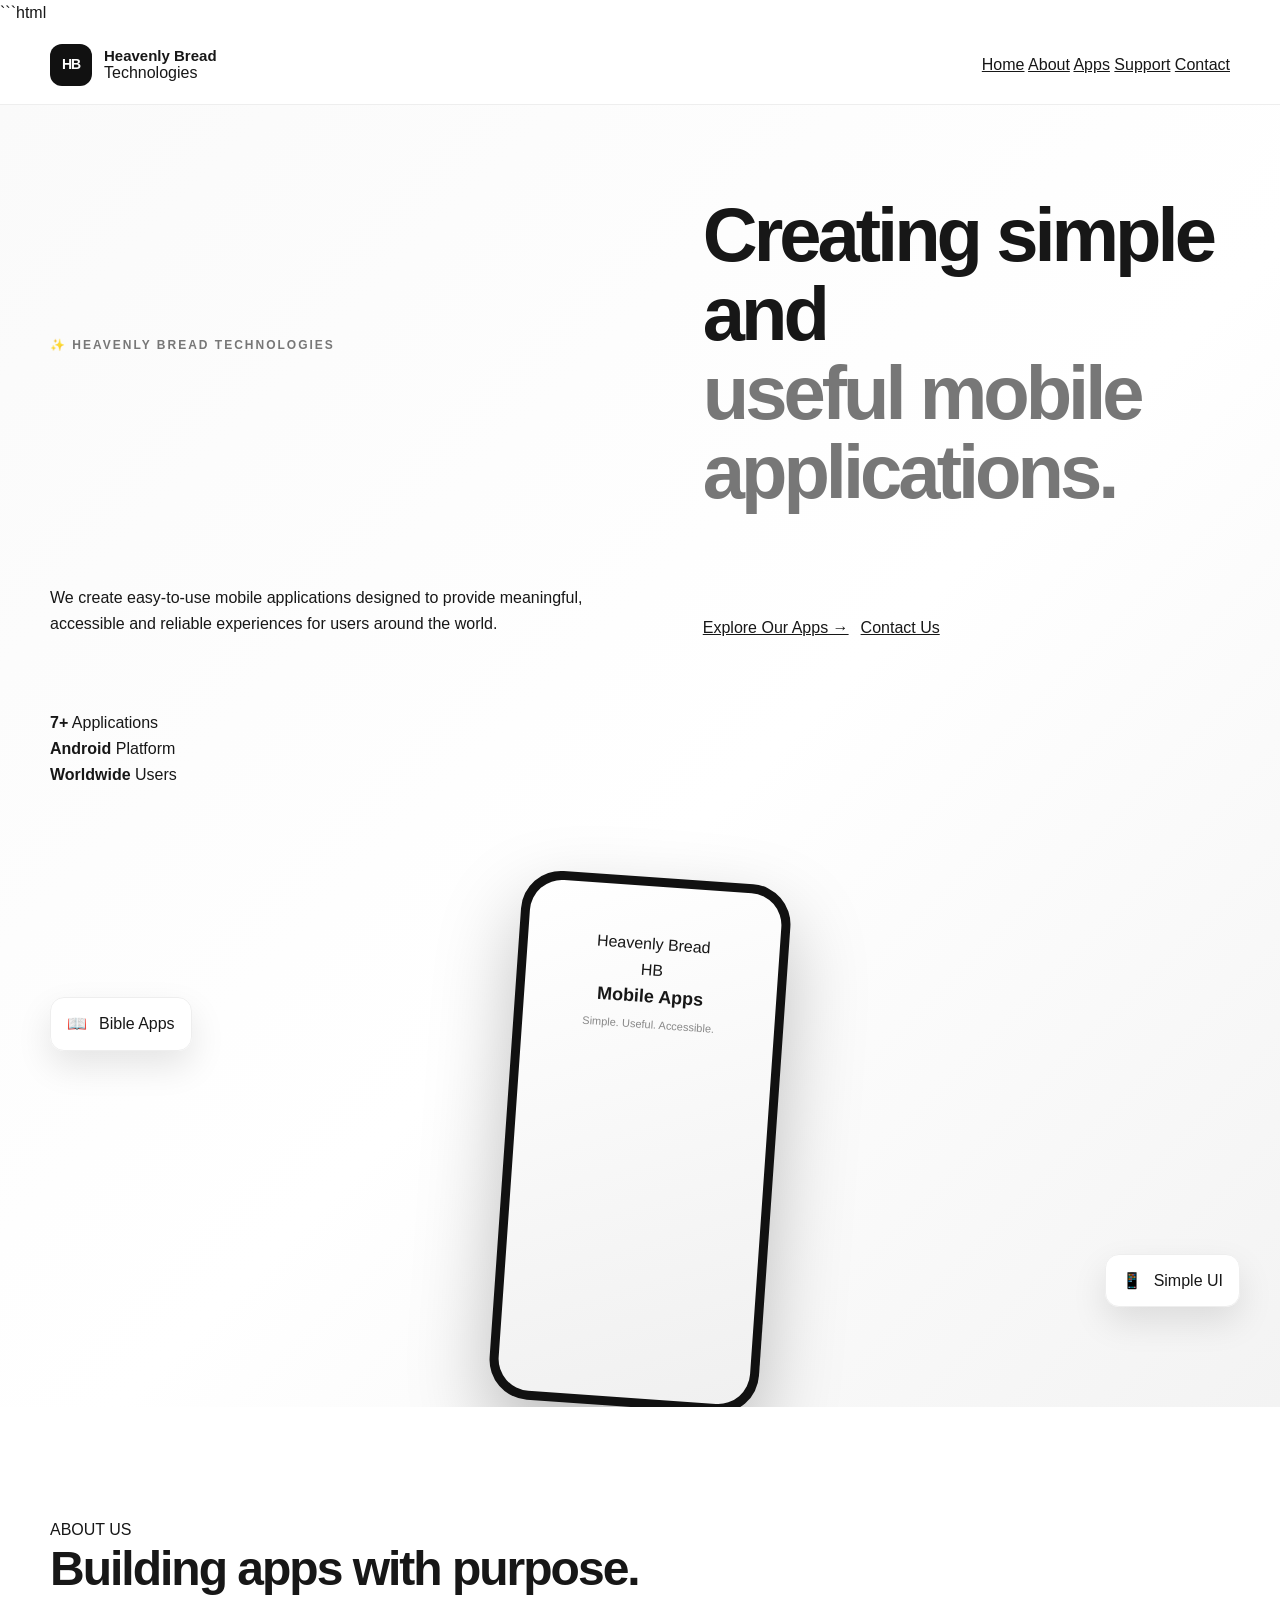
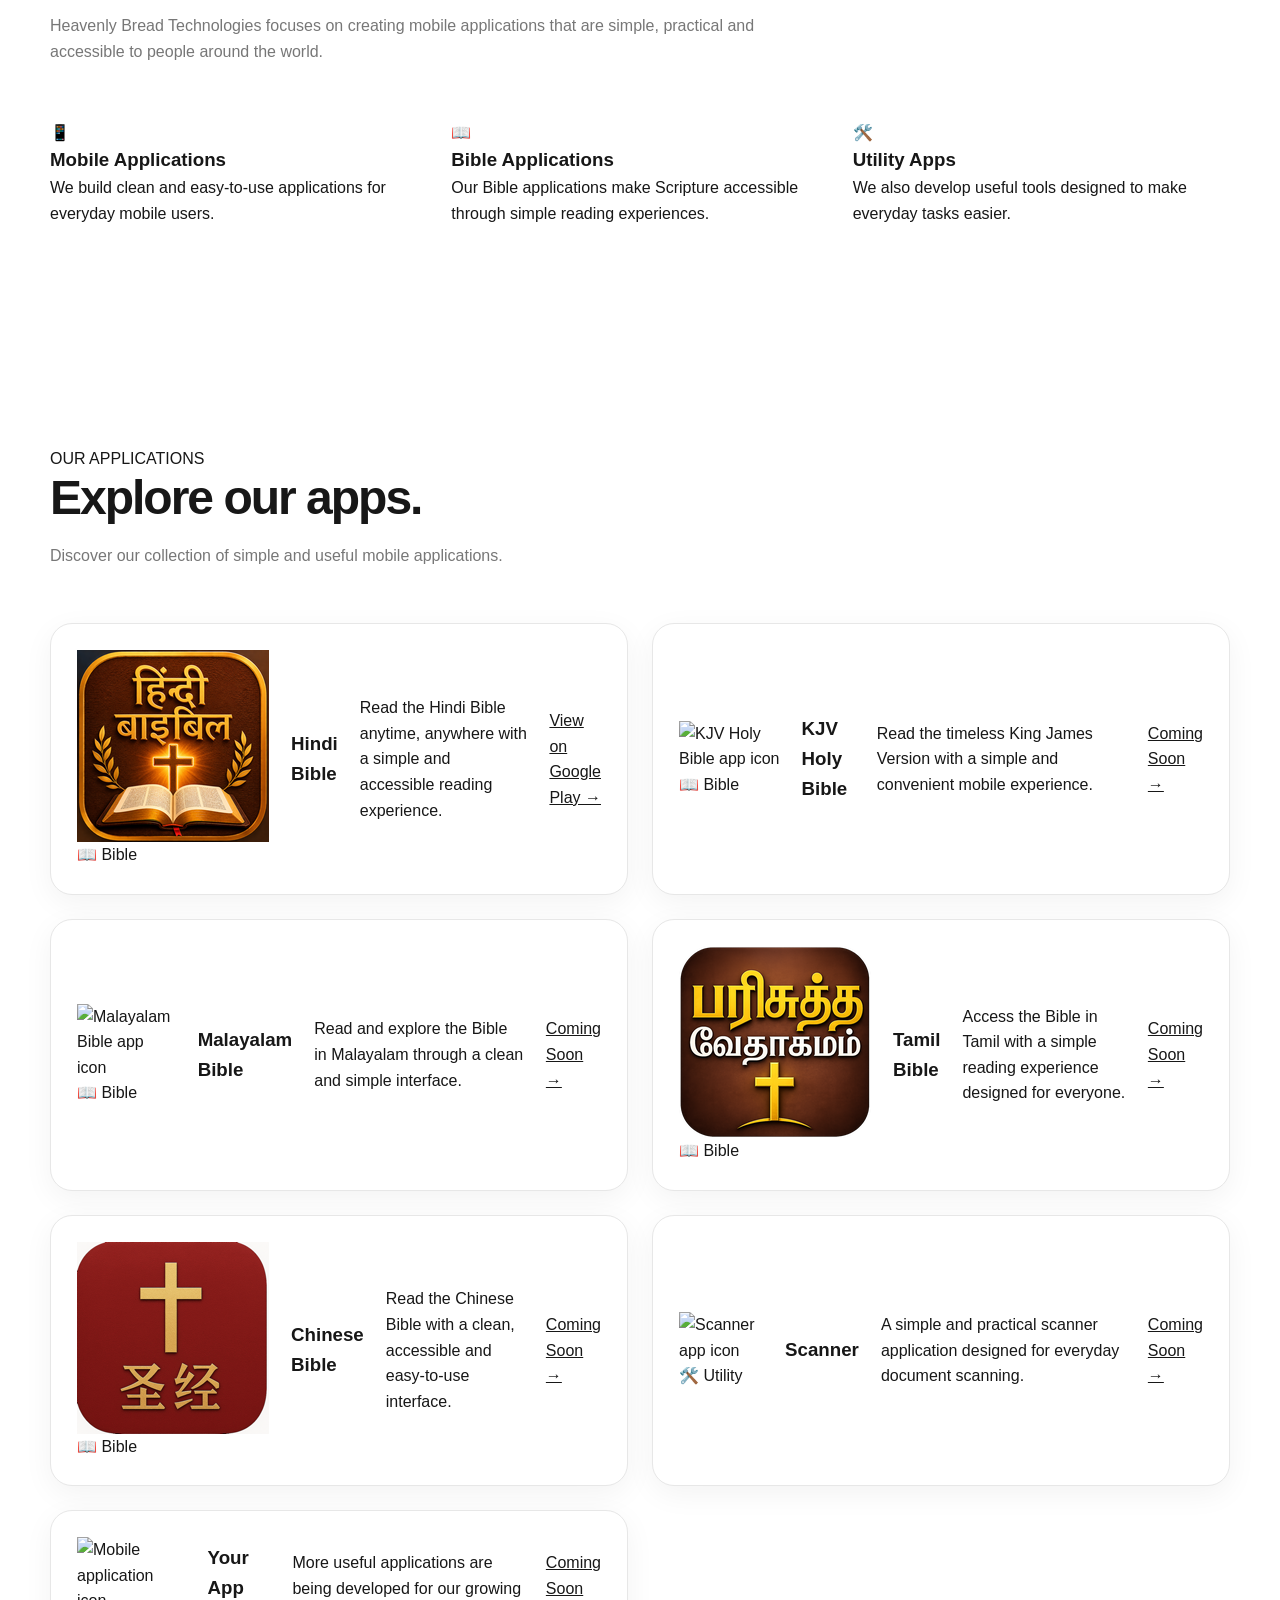
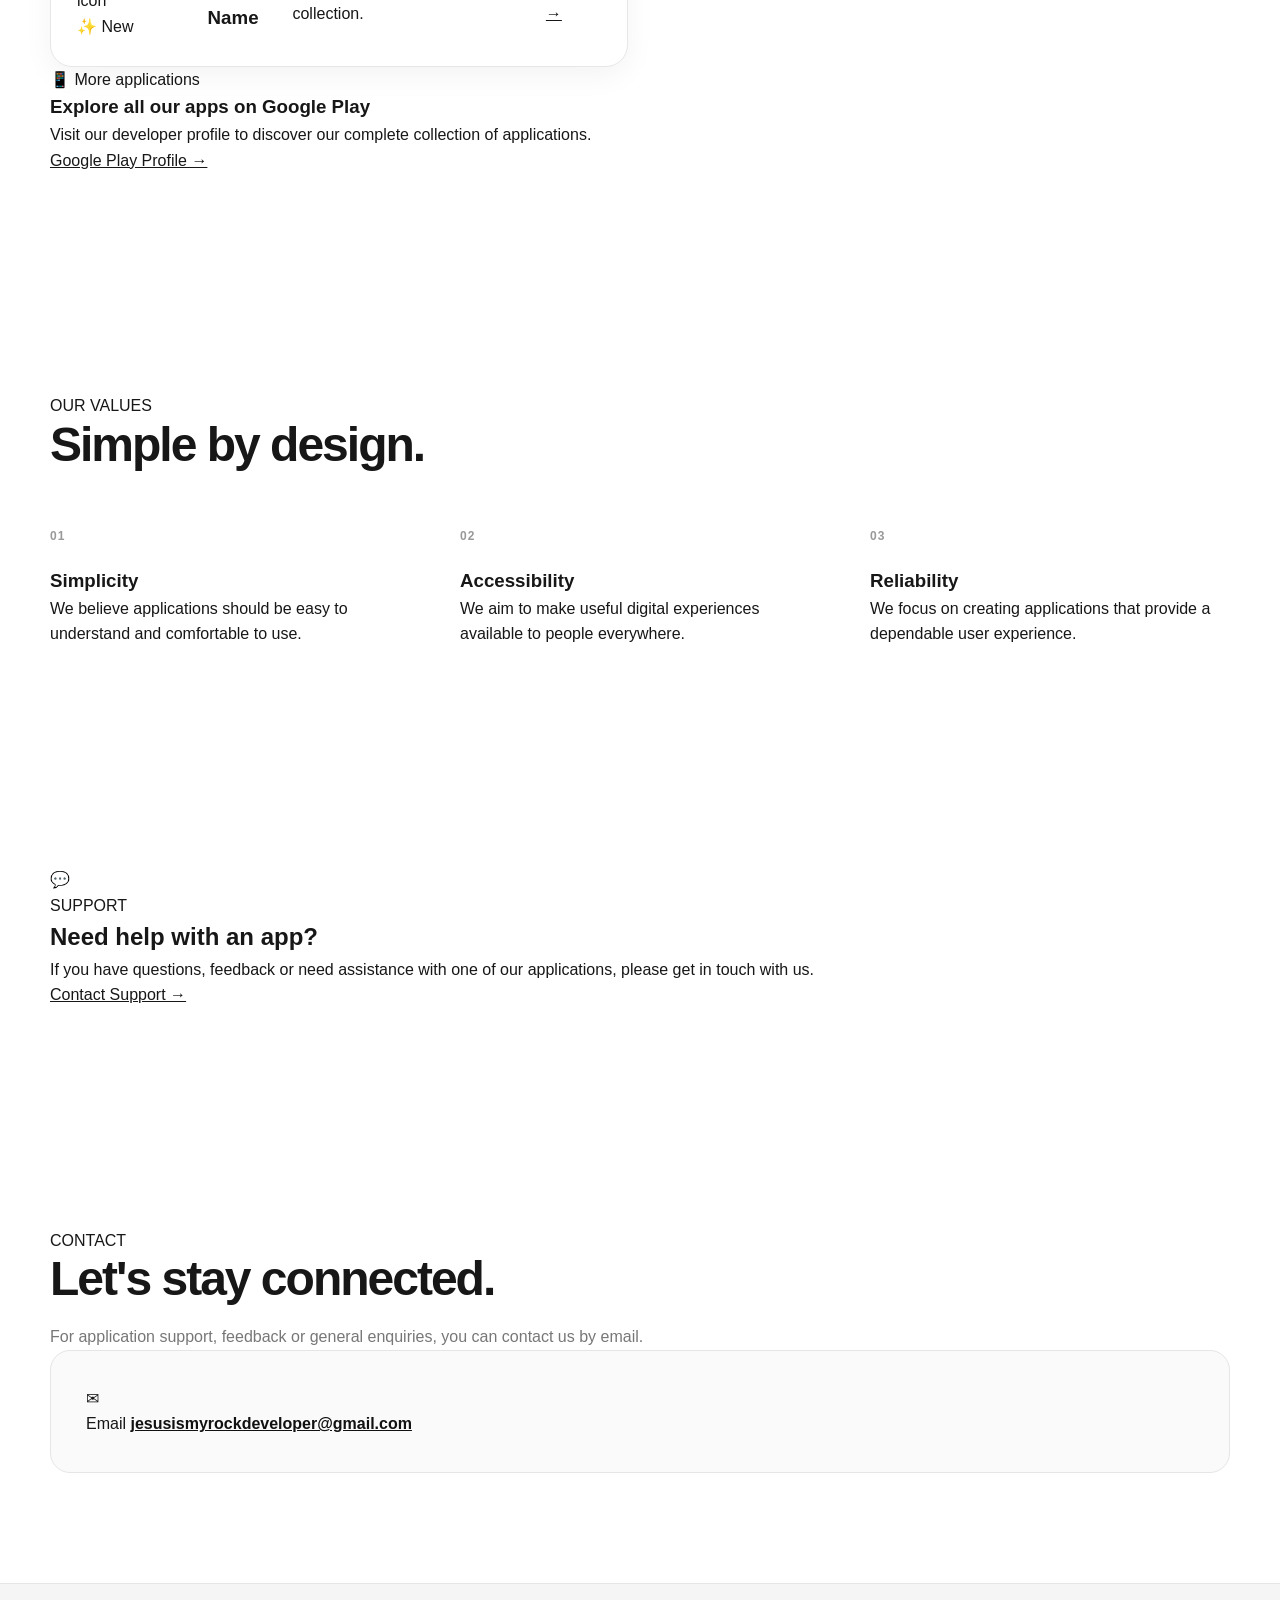
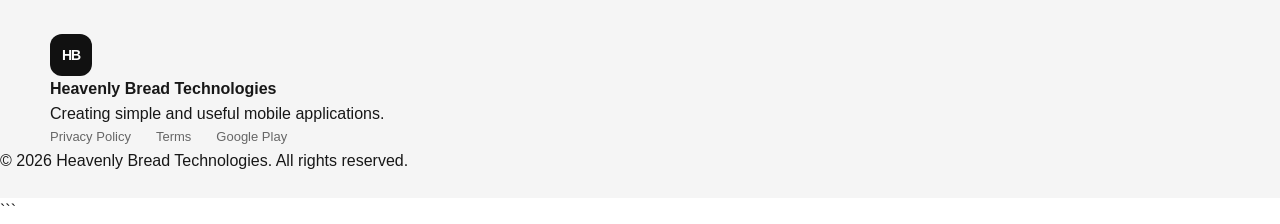
==== commit 4492199d: "Update index.html" ====
--- a/index.html
+++ b/index.html
@@ -1,324 +1,255 @@
+```html
 <!DOCTYPE html>
 <html lang="en">
-
 <head>
-
     <meta charset="UTF-8">
 
     <meta name="viewport"
           content="width=device-width, initial-scale=1.0">
 
-    <title>
-        Heavenly Bread Technologies | Mobile Applications
-    </title>
-
     <meta name="description"
-          content="Heavenly Bread Technologies develops Bible, Christian and utility mobile applications for users worldwide.">
+          content="Heavenly Bread Technologies creates simple, useful and accessible mobile applications.">
 
     <meta name="keywords"
-          content="Heavenly Bread Technologies, Bible apps, Christian apps, mobile applications">
+          content="Heavenly Bread Technologies, mobile apps, Bible apps, Android applications">
 
     <meta name="author"
           content="Heavenly Bread Technologies">
 
     <meta name="theme-color"
-          content="#111111">
-
-    <link rel="stylesheet"
-          href="styles.css">
-
+          content="#6d5dfc">
+
+    <title>Heavenly Bread Technologies | Mobile Applications</title>
+
+    <link rel="stylesheet" href="styles.css">
 </head>
 
-
 <body>
 
-
-<!-- =========================
-     HEADER
-========================= -->
+<!-- ================= HEADER ================= -->
 
 <header class="header">
 
     <div class="container nav-container">
 
-        <a href="#top"
-           class="logo">
-
-            <span class="logo-mark">
+        <a href="#home" class="logo">
+
+            <div class="logo-mark">
                 HB
+            </div>
+
+            <div class="logo-text">
+                <strong>Heavenly Bread</strong>
+                <span>Technologies</span>
+            </div>
+
+        </a>
+
+        <nav class="nav">
+
+            <a href="#home">Home</a>
+            <a href="#about">About</a>
+            <a href="#apps">Apps</a>
+            <a href="#support">Support</a>
+            <a href="#contact">Contact</a>
+
+        </nav>
+
+    </div>
+
+</header>
+
+
+<!-- ================= HERO ================= -->
+
+<section id="home" class="hero">
+
+    <div class="hero-shape shape-one"></div>
+    <div class="hero-shape shape-two"></div>
+    <div class="hero-shape shape-three"></div>
+
+    <div class="container hero-container">
+
+        <div class="hero-content">
+
+            <span class="eyebrow">
+                ✨ HEAVENLY BREAD TECHNOLOGIES
             </span>
 
-            <span class="logo-text">
-
-                <strong>
-                    Heavenly Bread
-                </strong>
-
-                <small>
-                    Technologies
-                </small>
-
-            </span>
-
-        </a>
-
-
-        <nav class="navigation">
-
-            <a href="#about">
-                About
-            </a>
-
-            <a href="#apps">
-                Apps
-            </a>
-
-            <a href="#support">
-                Support
-            </a>
-
-            <a href="#contact">
-                Contact
-            </a>
-
-        </nav>
-
-    </div>
-
-</header>
-
-
-
-<main id="top">
-
-
-<!-- =========================
-     HERO
-========================= -->
-
-<section class="hero">
-
-    <div class="hero-background">
-
-        <div class="floating-circle circle-one"></div>
-        <div class="floating-circle circle-two"></div>
-        <div class="floating-circle circle-three"></div>
-
-    </div>
-
-
-    <div class="container hero-content">
-
-
-        <div class="hero-text">
-
-            <p class="eyebrow hero-eyebrow">
-                HEAVENLY BREAD TECHNOLOGIES
+            <h1>
+                Creating simple and
+                <span>useful mobile applications.</span>
+            </h1>
+
+            <p>
+                We create easy-to-use mobile applications designed
+                to provide meaningful, accessible and reliable
+                experiences for users around the world.
             </p>
 
-
-            <h1>
-
-                Creating simple and useful
-
-                <span>
-                    mobile applications.
-                </span>
-
-            </h1>
-
-
-            <p class="hero-description">
-
-                Heavenly Bread Technologies develops mobile
-                applications designed to provide simple,
-                accessible and useful digital experiences
-                for people around the world.
-
-            </p>
-
-
             <div class="hero-buttons">
 
-                <a href="#apps"
-                   class="button primary">
-
-                    Explore Our Apps
-
-                    <span>
-                        ↓
-                    </span>
-
-                </a>
-
-
-                <a href="#contact"
-                   class="button secondary">
-
+                <a href="#apps" class="primary-button">
+                    Explore Our Apps →
+                </a>
+
+                <a href="#contact" class="secondary-button">
                     Contact Us
-
-                </a>
-
-            </div>
-
-
-            <div class="hero-stat">
-
-                <div class="stat-item">
-
-                    <strong>
-                        Android
-                    </strong>
-
-                    <span>
-                        Applications
-                    </span>
-
-                </div>
-
-
-                <div class="stat-divider"></div>
-
-
-                <div class="stat-item">
-
-                    <strong>
-                        Worldwide
-                    </strong>
-
-                    <span>
-                        Users
-                    </span>
-
-                </div>
-
-
-                <div class="stat-divider"></div>
-
-
-                <div class="stat-item">
-
-                    <strong>
-                        Simple
-                    </strong>
-
-                    <span>
-                        Experiences
-                    </span>
-
-                </div>
-
-            </div>
-
-        </div>
-
+                </a>
+
+            </div>
+
+            <div class="hero-stats">
+
+                <div>
+                    <strong>7+</strong>
+                    <span>Applications</span>
+                </div>
+
+                <div>
+                    <strong>Android</strong>
+                    <span>Platform</span>
+                </div>
+
+                <div>
+                    <strong>Worldwide</strong>
+                    <span>Users</span>
+                </div>
+
+            </div>
+
+        </div>
 
 
         <!-- HERO VISUAL -->
 
         <div class="hero-visual">
 
-            <div class="phone-glow"></div>
-
+            <div class="floating-card floating-card-one">
+                📖
+                <span>Bible Apps</span>
+            </div>
+
+            <div class="floating-card floating-card-two">
+                📱
+                <span>Simple UI</span>
+            </div>
 
             <div class="phone">
 
-                <div class="phone-speaker"></div>
-
+                <div class="phone-camera"></div>
 
                 <div class="phone-screen">
 
-                    <div class="phone-top">
-
-                        <span>
-                            Heavenly Bread
-                        </span>
-
-                        <span>
-                            Apps
-                        </span>
-
+                    <div class="phone-header">
+                        Heavenly Bread
                     </div>
 
-
-                    <div class="phone-app-icon">
-
-                        <span>
-                            HB
-                        </span>
-
+                    <div class="phone-icon">
+                        HB
                     </div>
 
-
                     <h3>
-                        Heavenly Bread
+                        Mobile Apps
                     </h3>
-
 
                     <p>
                         Simple. Useful. Accessible.
                     </p>
 
-
-                    <div class="phone-app-row">
-
-                        <div class="mini-app">
-                            📖
-                        </div>
-
-                        <div class="mini-app">
-                            📱
-                        </div>
-
-                        <div class="mini-app">
-                            🛠
-                        </div>
-
-                    </div>
-
-                </div>
-
-            </div>
-
-
-            <div class="floating-card floating-card-one">
-
-                <span class="floating-icon">
+                    <div class="phone-line"></div>
+                    <div class="phone-line short"></div>
+                    <div class="phone-line"></div>
+
+                </div>
+
+            </div>
+
+        </div>
+
+    </div>
+
+</section>
+
+
+<!-- ================= ABOUT ================= -->
+
+<section id="about" class="section about-section">
+
+    <div class="container">
+
+        <div class="section-heading">
+
+            <span class="section-label">
+                ABOUT US
+            </span>
+
+            <h2>
+                Building apps with
+                <span>purpose.</span>
+            </h2>
+
+            <p>
+                Heavenly Bread Technologies focuses on creating
+                mobile applications that are simple, practical
+                and accessible to people around the world.
+            </p>
+
+        </div>
+
+
+        <div class="about-grid">
+
+            <div class="about-card about-blue">
+
+                <div class="about-icon">
+                    📱
+                </div>
+
+                <h3>
+                    Mobile Applications
+                </h3>
+
+                <p>
+                    We build clean and easy-to-use applications
+                    for everyday mobile users.
+                </p>
+
+            </div>
+
+
+            <div class="about-card about-purple">
+
+                <div class="about-icon">
                     📖
-                </span>
-
-                <div>
-
-                    <strong>
-                        Bible Apps
-                    </strong>
-
-                    <small>
-                        Scripture access
-                    </small>
-
-                </div>
-
-            </div>
-
-
-            <div class="floating-card floating-card-two">
-
-                <span class="floating-icon">
-                    📱
-                </span>
-
-                <div>
-
-                    <strong>
-                        Mobile Apps
-                    </strong>
-
-                    <small>
-                        Android & iOS
-                    </small>
-
-                </div>
+                </div>
+
+                <h3>
+                    Bible Applications
+                </h3>
+
+                <p>
+                    Our Bible applications make Scripture
+                    accessible through simple reading experiences.
+                </p>
+
+            </div>
+
+
+            <div class="about-card about-orange">
+
+                <div class="about-icon">
+                    🛠️
+                </div>
+
+                <h3>
+                    Utility Apps
+                </h3>
+
+                <p>
+                    We also develop useful tools designed
+                    to make everyday tasks easier.
+                </p>
 
             </div>
 
@@ -329,546 +260,333 @@
 </section>
 
 
-
-<!-- =========================
-     ABOUT
-========================= -->
-
-<section id="about"
-         class="section">
+<!-- ================= APPS ================= -->
+
+<section id="apps" class="section apps-section">
 
     <div class="container">
 
-
-        <div class="section-heading">
-
-            <p class="eyebrow">
-                ABOUT US
+        <div class="section-heading centered">
+
+            <span class="section-label">
+                OUR APPLICATIONS
+            </span>
+
+            <h2>
+                Explore our
+                <span>apps.</span>
+            </h2>
+
+            <p>
+                Discover our collection of simple and useful
+                mobile applications.
             </p>
 
-
-            <h2>
-                About Heavenly Bread Technologies
-            </h2>
-
-
-            <p>
-
-                Heavenly Bread Technologies is a software
-                development organization focused on creating
-                mobile applications for users worldwide.
-
-            </p>
-
-        </div>
-
-
-
-        <div class="about-grid">
-
-
-            <div class="info-card">
-
-                <div class="card-icon">
-                    📱
-                </div>
-
-
-                <h3>
-                    Mobile Applications
-                </h3>
-
-
-                <p>
-
-                    We develop Android and iOS applications
-                    with a focus on simplicity, accessibility
-                    and ease of use.
-
-                </p>
-
-            </div>
-
-
-
-            <div class="info-card">
-
-                <div class="card-icon">
-                    📖
-                </div>
-
-
-                <h3>
-                    Bible Applications
-                </h3>
-
-
-                <p>
-
-                    Our applications include Bible reading
-                    and study tools designed to make Scripture
-                    accessible across different languages
-                    and communities.
-
-                </p>
-
-            </div>
-
-
-
-            <div class="info-card">
-
-                <div class="card-icon">
-                    🛠
-                </div>
-
-
-                <h3>
-                    Utility Apps
-                </h3>
-
-
-                <p>
-
-                    We also develop practical utility
-                    applications that help users with
-                    everyday digital tasks.
-
-                </p>
-
-            </div>
-
-        </div>
-
-    </div>
-
-</section>
-
-
-
-<!-- =========================
-     APPS
-========================= -->
-
-<section id="apps"
-         class="section section-light">
-
-    <div class="container">
-
-
-        <div class="section-heading">
-
-            <p class="eyebrow">
-                OUR APPLICATIONS
-            </p>
-
-
-            <h2>
-                Applications We Build
-            </h2>
-
-
-            <p>
-
-                Explore mobile applications developed
-                by Heavenly Bread Technologies.
-
-            </p>
-
-        </div>
-
+        </div>
 
 
         <div class="apps-grid">
 
 
-            <!-- =====================
-                 HINDI BIBLE
-            ====================== -->
-
-            <article class="app-card">
-
-                <div class="app-icon-wrapper">
+            <!-- HINDI BIBLE -->
+
+            <article class="app-card app-hindi">
+
+                <div class="app-top">
 
                     <img
                         src="images/hindi-bible.png"
                         alt="Hindi Bible app icon"
-                        class="app-icon-image">
-
-                </div>
-
-
-                <div class="app-info">
-
-                    <div class="app-title-row">
-
-                        <h3>
-                            Hindi Bible
-                        </h3>
-
-                        <span class="platform">
-                            Android
-                        </span>
-
-                    </div>
-
-
-                    <p>
-
-                        A Hindi Bible application designed
-                        for convenient Bible reading and
-                        access to Scripture.
-
-                    </p>
-
-
-                    <a
-                        href="https://play.google.com/store/apps/details?id=com.jesus.rock.hindi_bible&pli=1"
-                        target="_blank"
-                        rel="noopener noreferrer"
-                        class="play-button">
-
-                        View on Google Play
-
-                        <span>
-                            ↗
-                        </span>
-
-                    </a>
-
-                </div>
+                        class="app-icon"
+                    >
+
+                    <span class="app-category">
+                        📖 Bible
+                    </span>
+
+                </div>
+
+                <h3>
+                    Hindi Bible
+                </h3>
+
+                <p>
+                    Read the Hindi Bible anytime, anywhere with
+                    a simple and accessible reading experience.
+                </p>
+
+                <a
+                    href="https://play.google.com/store/apps/details?id=com.jesus.rock.hindi_bible&pli=1"
+                    class="app-button"
+                    target="_blank"
+                    rel="noopener"
+                >
+                    View on Google Play
+                    <span>→</span>
+                </a>
 
             </article>
 
 
-
-            <!-- =====================
-                 KJV BIBLE
-            ====================== -->
-
-            <article class="app-card">
-
-                <div class="app-icon-wrapper">
+            <!-- KJV BIBLE -->
+
+            <article class="app-card app-kjv">
+
+                <div class="app-top">
 
                     <img
                         src="images/kjv-bible.png"
                         alt="KJV Holy Bible app icon"
-                        class="app-icon-image">
-
-                </div>
-
-
-                <div class="app-info">
-
-                    <div class="app-title-row">
-
-                        <h3>
-                            KJV Holy Bible
-                        </h3>
-
-                        <span class="platform">
-                            Android
-                        </span>
-
-                    </div>
-
-
-                    <p>
-
-                        Read the King James Version Bible
-                        with convenient reading and study
-                        features.
-
-                    </p>
-
-
-                    <a
-                        href="#"
-                        class="play-button disabled">
-
-                        Coming Soon
-
-                        <span>
-                            →
-                        </span>
-
-                    </a>
-
-                </div>
+                        class="app-icon"
+                    >
+
+                    <span class="app-category">
+                        📖 Bible
+                    </span>
+
+                </div>
+
+                <h3>
+                    KJV Holy Bible
+                </h3>
+
+                <p>
+                    Read the timeless King James Version with
+                    a simple and convenient mobile experience.
+                </p>
+
+                <a
+                    href="#"
+                    class="app-button disabled"
+                >
+                    Coming Soon
+                    <span>→</span>
+                </a>
 
             </article>
 
 
-
-            <!-- =====================
-                 MALAYALAM BIBLE
-            ====================== -->
-
-            <article class="app-card">
-
-                <div class="app-icon-wrapper">
+            <!-- MALAYALAM BIBLE -->
+
+            <article class="app-card app-malayalam">
+
+                <div class="app-top">
 
                     <img
                         src="images/malayalam-bible.png"
                         alt="Malayalam Bible app icon"
-                        class="app-icon-image">
-
-                </div>
-
-
-                <div class="app-info">
-
-                    <div class="app-title-row">
-
-                        <h3>
-                            Malayalam Bible
-                        </h3>
-
-                        <span class="platform">
-                            Android
-                        </span>
-
-                    </div>
-
-
-                    <p>
-
-                        A Malayalam Bible application
-                        designed for convenient Bible reading.
-
-                    </p>
-
-
-                    <a
-                        href="#"
-                        class="play-button disabled">
-
-                        Coming Soon
-
-                        <span>
-                            →
-                        </span>
-
-                    </a>
-
-                </div>
+                        class="app-icon"
+                    >
+
+                    <span class="app-category">
+                        📖 Bible
+                    </span>
+
+                </div>
+
+                <h3>
+                    Malayalam Bible
+                </h3>
+
+                <p>
+                    Read and explore the Bible in Malayalam
+                    through a clean and simple interface.
+                </p>
+
+                <a
+                    href="#"
+                    class="app-button disabled"
+                >
+                    Coming Soon
+                    <span>→</span>
+                </a>
 
             </article>
 
 
-
-            <!-- =====================
-                 TAMIL BIBLE
-            ====================== -->
-
-            <article class="app-card">
-
-                <div class="app-icon-wrapper">
+            <!-- TAMIL BIBLE -->
+
+            <article class="app-card app-tamil">
+
+                <div class="app-top">
 
                     <img
                         src="images/tamil-bible.png"
                         alt="Tamil Bible app icon"
-                        class="app-icon-image">
-
-                </div>
-
-
-                <div class="app-info">
-
-                    <div class="app-title-row">
-
-                        <h3>
-                            Tamil Bible
-                        </h3>
-
-                        <span class="platform">
-                            Android
-                        </span>
-
-                    </div>
-
-
-                    <p>
-
-                        A Tamil Bible application providing
-                        convenient access to Scripture.
-
-                    </p>
-
-
-                    <a
-                        href="#"
-                        class="play-button disabled">
-
-                        Coming Soon
-
-                        <span>
-                            →
-                        </span>
-
-                    </a>
-
-                </div>
+                        class="app-icon"
+                    >
+
+                    <span class="app-category">
+                        📖 Bible
+                    </span>
+
+                </div>
+
+                <h3>
+                    Tamil Bible
+                </h3>
+
+                <p>
+                    Access the Bible in Tamil with a simple
+                    reading experience designed for everyone.
+                </p>
+
+                <a
+                    href="#"
+                    class="app-button disabled"
+                >
+                    Coming Soon
+                    <span>→</span>
+                </a>
 
             </article>
 
 
-
-            <!-- =====================
-                 CHINESE BIBLE
-            ====================== -->
-
-            <article class="app-card">
-
-                <div class="app-icon-wrapper">
+            <!-- CHINESE BIBLE -->
+
+            <article class="app-card app-chinese">
+
+                <div class="app-top">
 
                     <img
                         src="images/chinese-bible.png"
                         alt="Chinese Bible app icon"
-                        class="app-icon-image">
-
-                </div>
-
-
-                <div class="app-info">
-
-                    <div class="app-title-row">
-
-                        <h3>
-                            Chinese Bible
-                        </h3>
-
-                        <span class="platform">
-                            Android
-                        </span>
-
-                    </div>
-
-
-                    <p>
-
-                        A Chinese Bible application created
-                        for convenient Bible reading.
-
-                    </p>
-
-
-                    <a
-                        href="#"
-                        class="play-button disabled">
-
-                        Coming Soon
-
-                        <span>
-                            →
-                        </span>
-
-                    </a>
-
-                </div>
+                        class="app-icon"
+                    >
+
+                    <span class="app-category">
+                        📖 Bible
+                    </span>
+
+                </div>
+
+                <h3>
+                    Chinese Bible
+                </h3>
+
+                <p>
+                    Read the Chinese Bible with a clean,
+                    accessible and easy-to-use interface.
+                </p>
+
+                <a
+                    href="#"
+                    class="app-button disabled"
+                >
+                    Coming Soon
+                    <span>→</span>
+                </a>
 
             </article>
 
 
-
-            <!-- =====================
-                 SCANNER
-            ====================== -->
-
-            <article class="app-card">
-
-                <div class="app-icon-wrapper">
+            <!-- SCANNER -->
+
+            <article class="app-card app-scanner">
+
+                <div class="app-top">
 
                     <img
                         src="images/scanner.png"
                         alt="Scanner app icon"
-                        class="app-icon-image">
-
-                </div>
-
-
-                <div class="app-info">
-
-                    <div class="app-title-row">
-
-                        <h3>
-                            Scanner
-                        </h3>
-
-                        <span class="platform">
-                            Android
-                        </span>
-
-                    </div>
-
-
-                    <p>
-
-                        A simple utility application designed
-                        for everyday document scanning needs.
-
-                    </p>
-
-
-                    <a
-                        href="#"
-                        class="play-button disabled">
-
-                        Coming Soon
-
-                        <span>
-                            →
-                        </span>
-
-                    </a>
-
-                </div>
+                        class="app-icon"
+                    >
+
+                    <span class="app-category">
+                        🛠️ Utility
+                    </span>
+
+                </div>
+
+                <h3>
+                    Scanner
+                </h3>
+
+                <p>
+                    A simple and practical scanner application
+                    designed for everyday document scanning.
+                </p>
+
+                <a
+                    href="#"
+                    class="app-button disabled"
+                >
+                    Coming Soon
+                    <span>→</span>
+                </a>
 
             </article>
 
 
-        </div>
-
-
-
-        <!-- GOOGLE PLAY PROFILE -->
-
-        <div class="apps-profile">
+            <!-- APP 7 -->
+
+            <article class="app-card app-seven">
+
+                <div class="app-top">
+
+                    <img
+                        src="images/app7.png"
+                        alt="Mobile application icon"
+                        class="app-icon"
+                    >
+
+                    <span class="app-category">
+                        ✨ New
+                    </span>
+
+                </div>
+
+                <h3>
+                    Your App Name
+                </h3>
+
+                <p>
+                    More useful applications are being developed
+                    for our growing collection.
+                </p>
+
+                <a
+                    href="#"
+                    class="app-button disabled"
+                >
+                    Coming Soon
+                    <span>→</span>
+                </a>
+
+            </article>
+
+
+        </div>
+
+
+        <!-- GOOGLE PLAY -->
+
+        <div class="developer-box">
 
             <div>
 
-                <span class="profile-icon">
-                    ▶
+                <span>
+                    📱 More applications
                 </span>
 
-                <div>
-
-                    <strong>
-                        More applications
-                    </strong>
-
-                    <p>
-                        Visit our Google Play developer profile
-                        to explore our published applications.
-                    </p>
-
-                </div>
-
-            </div>
-
+                <h3>
+                    Explore all our apps on Google Play
+                </h3>
+
+                <p>
+                    Visit our developer profile to discover
+                    our complete collection of applications.
+                </p>
+
+            </div>
 
             <a
                 href="https://play.google.com/store/apps/dev?id=6319046963146849370"
                 target="_blank"
-                rel="noopener noreferrer"
-                class="button primary">
-
-                View Developer Profile
-
-                <span>
-                    ↗
-                </span>
-
+                rel="noopener"
+                class="developer-button"
+            >
+                Google Play Profile →
             </a>
 
         </div>
@@ -878,103 +596,80 @@
 </section>
 
 
-
-<!-- =========================
-     VALUES
-========================= -->
-
-<section class="section">
+<!-- ================= VALUES ================= -->
+
+<section class="section values-section">
 
     <div class="container">
 
-
-        <div class="section-heading">
-
-            <p class="eyebrow">
-                WHAT WE VALUE
-            </p>
-
+        <div class="section-heading centered">
+
+            <span class="section-label">
+                OUR VALUES
+            </span>
 
             <h2>
-                Simple. Useful. Accessible.
+                Simple by
+                <span>design.</span>
             </h2>
 
         </div>
 
 
-
         <div class="values-grid">
 
-
-            <div class="value-item">
-
-                <span class="value-number">
+            <div class="value-card">
+
+                <div class="value-number">
                     01
-                </span>
-
+                </div>
 
                 <h3>
                     Simplicity
                 </h3>
 
-
-                <p>
-
-                    We aim to create applications that
-                    are easy to understand and use.
-
-                </p>
-
-            </div>
-
-
-
-            <div class="value-item">
-
-                <span class="value-number">
+                <p>
+                    We believe applications should be easy
+                    to understand and comfortable to use.
+                </p>
+
+            </div>
+
+
+            <div class="value-card">
+
+                <div class="value-number">
                     02
-                </span>
-
+                </div>
 
                 <h3>
                     Accessibility
                 </h3>
 
-
-                <p>
-
-                    We build applications intended to be
-                    useful to people across different
-                    regions and languages.
-
-                </p>
-
-            </div>
-
-
-
-            <div class="value-item">
-
-                <span class="value-number">
+                <p>
+                    We aim to make useful digital experiences
+                    available to people everywhere.
+                </p>
+
+            </div>
+
+
+            <div class="value-card">
+
+                <div class="value-number">
                     03
-                </span>
-
+                </div>
 
                 <h3>
                     Reliability
                 </h3>
 
-
-                <p>
-
-                    We continuously improve our applications
-                    and work to provide dependable user
-                    experiences.
-
-                </p>
-
-            </div>
-
+                <p>
+                    We focus on creating applications that
+                    provide a dependable user experience.
+                </p>
+
+            </div>
 
         </div>
 
@@ -983,153 +678,119 @@
 </section>
 
 
-
-<!-- =========================
-     SUPPORT
-========================= -->
-
-<section id="support"
-         class="section section-dark">
-
-    <div class="container support-content">
-
+<!-- ================= SUPPORT ================= -->
+
+<section id="support" class="section support-section">
+
+    <div class="container support-box">
+
+        <div class="support-icon">
+            💬
+        </div>
 
         <div>
 
-            <p class="eyebrow">
+            <span class="section-label">
                 SUPPORT
-            </p>
-
+            </span>
 
             <h2>
-                Need help with one of our applications?
+                Need help with an app?
             </h2>
 
-
             <p>
-
                 If you have questions, feedback or need
                 assistance with one of our applications,
-                please contact us.
-
+                please get in touch with us.
             </p>
 
         </div>
 
-
-        <a href="#contact"
-           class="button light">
-
-            Contact Support
-
-            <span>
-                →
+        <a
+            href="mailto:jesusismyrockdeveloper@gmail.com"
+            class="primary-button"
+        >
+            Contact Support →
+        </a>
+
+    </div>
+
+</section>
+
+
+<!-- ================= CONTACT ================= -->
+
+<section id="contact" class="section contact-section">
+
+    <div class="container">
+
+        <div class="section-heading centered">
+
+            <span class="section-label">
+                CONTACT
             </span>
 
-        </a>
+            <h2>
+                Let's stay
+                <span>connected.</span>
+            </h2>
+
+            <p>
+                For application support, feedback or general
+                enquiries, you can contact us by email.
+            </p>
+
+        </div>
+
+
+        <div class="contact-card">
+
+            <div class="contact-icon">
+                ✉
+            </div>
+
+            <div>
+
+                <span>
+                    Email
+                </span>
+
+                <a href="mailto:jesusismyrockdeveloper@gmail.com">
+                    jesusismyrockdeveloper@gmail.com
+                </a>
+
+            </div>
+
+        </div>
 
     </div>
 
 </section>
 
 
-
-<!-- =========================
-     CONTACT
-========================= -->
-
-<section id="contact"
-         class="section">
-
-    <div class="container contact-container">
-
-
-        <div>
-
-            <p class="eyebrow">
-                CONTACT
-            </p>
-
-
-            <h2>
-                Get in touch
-            </h2>
-
-
-            <p>
-
-                For application support, feedback or
-                general enquiries, contact Heavenly Bread
-                Technologies.
-
-            </p>
-
-        </div>
-
-
-
-        <div class="contact-card">
-
-            <div class="contact-logo">
+<!-- ================= FOOTER ================= -->
+
+<footer class="footer">
+
+    <div class="container footer-container">
+
+        <div class="footer-brand">
+
+            <div class="logo-mark">
                 HB
             </div>
 
-
-            <h3>
-                Heavenly Bread Technologies
-            </h3>
-
-
-            <p>
-
-                Email:
-
-                <a href="mailto:jesusismyrockdeveloper@gmail.com">
-
-                    jesusismyrockdeveloper@gmail.com
-
-                </a>
-
-            </p>
-
-
-            <p>
-
-                We aim to respond to support enquiries
-                as soon as possible.
-
-            </p>
-
-        </div>
-
-    </div>
-
-</section>
-
-
-</main>
-
-
-
-<!-- =========================
-     FOOTER
-========================= -->
-
-<footer class="footer">
-
-    <div class="container footer-content">
-
-
-        <div>
-
-            <strong>
-                Heavenly Bread Technologies
-            </strong>
-
-
-            <p>
-                Mobile applications for people worldwide.
-            </p>
+            <div>
+
+                <strong>
+                    Heavenly Bread Technologies
+                </strong>
+
+                <p>
+                    Creating simple and useful mobile applications.
+                </p>
+
+            </div>
 
         </div>
 
@@ -1140,19 +801,16 @@
                 Privacy Policy
             </a>
 
-
             <a href="terms.html">
-                Terms of Service
+                Terms
             </a>
-
 
             <a
                 href="https://play.google.com/store/apps/dev?id=6319046963146849370"
                 target="_blank"
-                rel="noopener noreferrer">
-
+                rel="noopener"
+            >
                 Google Play
-
             </a>
 
         </div>
@@ -1160,17 +818,18 @@
     </div>
 
 
-    <div class="container copyright">
-
-        © 2026 Heavenly Bread Technologies.
-        All rights reserved.
+    <div class="footer-bottom">
+
+        <p>
+            © 2026 Heavenly Bread Technologies.
+            All rights reserved.
+        </p>
 
     </div>
 
 </footer>
 
 
-
 </body>
-
 </html>
+```
--- a/styles.css
+++ b/styles.css
@@ -1,4 +1,7 @@
-```css
+/* =========================
+   GLOBAL
+========================= */
+
 * {
     margin: 0;
     padding: 0;
@@ -15,6 +18,7 @@
         BlinkMacSystemFont,
         "Segoe UI",
         Roboto,
+        Helvetica,
         Arial,
         sans-serif;
 
@@ -23,25 +27,34 @@
     line-height: 1.6;
 }
 
+a {
+    color: inherit;
+}
+
 .container {
-    width: min(1120px, 90%);
+    width: min(1180px, calc(100% - 40px));
     margin: 0 auto;
 }
 
 
-/* HEADER */
+/* =========================
+   HEADER
+========================= */
 
 .header {
     position: sticky;
     top: 0;
-    z-index: 100;
-
-    background: rgba(255,255,255,0.95);
+    z-index: 1000;
+
+    background: rgba(255, 255, 255, 0.92);
+
+    backdrop-filter: blur(15px);
+
     border-bottom: 1px solid #eeeeee;
 }
 
 .nav-container {
-    height: 76px;
+    min-height: 78px;
 
     display: flex;
     align-items: center;
@@ -54,7 +67,6 @@
     gap: 12px;
 
     text-decoration: none;
-    color: #111111;
 }
 
 .logo-mark {
@@ -68,73 +80,189 @@
     border-radius: 12px;
 
     background: #111111;
-    color: #ffffff;
-
-    font-weight: 700;
+    color: white;
+
     font-size: 14px;
-}
-
-.logo strong {
-    display: block;
-    font-size: 16px;
-}
-
-.logo small {
-    display: block;
+    font-weight: 800;
+
+    letter-spacing: -1px;
+}
+
+.logo-text {
+    display: flex;
+    flex-direction: column;
+    line-height: 1.1;
+}
+
+.logo-text strong {
+    font-size: 15px;
+}
+
+.logo-text small {
+    margin-top: 4px;
+
+    font-size: 11px;
     color: #777777;
-    font-size: 12px;
-}
-
-nav {
-    display: flex;
-    gap: 28px;
-}
-
-nav a {
-    color: #444444;
+    letter-spacing: 1px;
+    text-transform: uppercase;
+}
+
+.navigation {
+    display: flex;
+    align-items: center;
+    gap: 30px;
+}
+
+.navigation a {
     text-decoration: none;
+
+    color: #555555;
+
     font-size: 14px;
-}
-
-nav a:hover {
-    color: #000000;
-}
-
-
-/* HERO */
+    font-weight: 500;
+
+    transition: color 0.25s ease;
+}
+
+.navigation a:hover {
+    color: #111111;
+}
+
+
+/* =========================
+   HERO
+========================= */
 
 .hero {
-    padding: 110px 0;
+    position: relative;
+
+    min-height: 720px;
+
+    display: flex;
+    align-items: center;
+
+    overflow: hidden;
 
     background:
         linear-gradient(
             135deg,
-            #fafafa,
-            #ffffff
+            #fafafa 0%,
+            #ffffff 55%,
+            #f3f3f3 100%
         );
 }
 
+.hero-background {
+    position: absolute;
+    inset: 0;
+
+    pointer-events: none;
+}
+
+.floating-circle {
+    position: absolute;
+
+    border-radius: 50%;
+
+    border: 1px solid rgba(0, 0, 0, 0.05);
+
+    animation: floatCircle 8s ease-in-out infinite;
+}
+
+.circle-one {
+    width: 450px;
+    height: 450px;
+
+    right: -120px;
+    top: -150px;
+}
+
+.circle-two {
+    width: 300px;
+    height: 300px;
+
+    left: -150px;
+    bottom: -100px;
+
+    animation-delay: 2s;
+}
+
+.circle-three {
+    width: 180px;
+    height: 180px;
+
+    right: 35%;
+    bottom: 5%;
+
+    animation-delay: 4s;
+}
+
+@keyframes floatCircle {
+
+    0%,
+    100% {
+        transform: translateY(0);
+    }
+
+    50% {
+        transform: translateY(-20px);
+    }
+}
+
 .hero-content {
+    position: relative;
+    z-index: 2;
+
     display: grid;
-    grid-template-columns: 1.4fr 0.6fr;
+    grid-template-columns: 1.05fr 0.95fr;
+
+    align-items: center;
+
     gap: 70px;
-    align-items: center;
+
+    padding: 90px 0;
+}
+
+.hero-text {
+    animation: heroTextIn 0.9s ease forwards;
+}
+
+@keyframes heroTextIn {
+
+    from {
+        opacity: 0;
+        transform: translateY(30px);
+    }
+
+    to {
+        opacity: 1;
+        transform: translateY(0);
+    }
 }
 
 .eyebrow {
+    margin-bottom: 14px;
+
     font-size: 12px;
+    font-weight: 800;
+
     letter-spacing: 2px;
-    font-weight: 700;
+
     color: #777777;
-    margin-bottom: 15px;
+}
+
+.hero-eyebrow {
+    color: #555555;
 }
 
 .hero h1 {
     max-width: 720px;
 
-    font-size: clamp(42px, 6vw, 72px);
-    line-height: 1.05;
-    letter-spacing: -3px;
+    font-size: clamp(44px, 6vw, 76px);
+
+    line-height: 1.04;
+
+    letter-spacing: -4px;
 }
 
 .hero h1 span {
@@ -143,302 +271,904 @@
 }
 
 .hero-description {
-    max-width: 650px;
+    max-width: 620px;
 
     margin-top: 28px;
 
     font-size: 18px;
-    color: #666666;
+
+    color: #626262;
 }
 
 .hero-buttons {
     display: flex;
-    gap: 14px;
+    gap: 12px;
+
     margin-top: 34px;
 }
 
 .button {
-    display: inline-block;
-
-    padding: 13px 22px;
-
-    border-radius: 8px;
+    display: inline-flex;
+    align-items: center;
+    justify-content: center;
+
+    gap: 10px;
+
+    min-height: 48px;
+
+    padding: 0 20px;
+
+    border-radius: 10px;
 
     text-decoration: none;
 
     font-size: 14px;
-    font-weight: 600;
-}
-
-.primary {
+    font-weight: 700;
+
+    transition:
+        transform 0.25s ease,
+        box-shadow 0.25s ease,
+        background 0.25s ease;
+}
+
+.button:hover {
+    transform: translateY(-3px);
+}
+
+.button.primary {
     background: #111111;
     color: #ffffff;
 }
 
-.secondary {
+.button.primary:hover {
+    box-shadow:
+        0 12px 25px rgba(0, 0, 0, 0.18);
+}
+
+.button.secondary {
+    background: #ffffff;
+
     border: 1px solid #dddddd;
+
     color: #222222;
-    background: #ffffff;
-}
-
-.light {
+}
+
+.button.light {
     background: #ffffff;
     color: #111111;
 }
 
-
-/* HERO CARD */
-
-.hero-card {
-    padding: 38px;
-
-    border: 1px solid #e6e6e6;
-    border-radius: 18px;
+.hero-stat {
+    display: flex;
+    align-items: center;
+
+    margin-top: 50px;
+
+    gap: 24px;
+}
+
+.stat-item {
+    display: flex;
+    flex-direction: column;
+}
+
+.stat-item strong {
+    font-size: 15px;
+}
+
+.stat-item span {
+    font-size: 12px;
+    color: #888888;
+}
+
+.stat-divider {
+    width: 1px;
+    height: 30px;
+
+    background: #dddddd;
+}
+
+
+/* =========================
+   HERO PHONE
+========================= */
+
+.hero-visual {
+    position: relative;
+
+    min-height: 500px;
+
+    display: flex;
+    align-items: center;
+    justify-content: center;
+}
+
+.phone-glow {
+    position: absolute;
+
+    width: 330px;
+    height: 330px;
+
+    border-radius: 50%;
+
+    background: rgba(0, 0, 0, 0.06);
+
+    filter: blur(35px);
+
+    animation: glowPulse 4s ease-in-out infinite;
+}
+
+@keyframes glowPulse {
+
+    0%,
+    100% {
+        transform: scale(0.95);
+        opacity: 0.5;
+    }
+
+    50% {
+        transform: scale(1.08);
+        opacity: 0.8;
+    }
+}
+
+.phone {
+    position: relative;
+    z-index: 2;
+
+    width: 270px;
+    height: 530px;
+
+    padding: 9px;
+
+    border-radius: 40px;
+
+    background: #111111;
+
+    box-shadow:
+        0 35px 80px rgba(0, 0, 0, 0.25);
+
+    transform: rotate(4deg);
+
+    animation: phoneFloat 5s ease-in-out infinite;
+}
+
+@keyframes phoneFloat {
+
+    0%,
+    100% {
+        transform: rotate(4deg) translateY(0);
+    }
+
+    50% {
+        transform: rotate(4deg) translateY(-15px);
+    }
+}
+
+.phone-speaker {
+    position: absolute;
+
+    width: 70px;
+    height: 20px;
+
+    left: 50%;
+    top: 15px;
+
+    transform: translateX(-50%);
+
+    border-radius: 20px;
+
+    background: #050505;
+
+    z-index: 5;
+}
+
+.phone-screen {
+    width: 100%;
+    height: 100%;
+
+    padding: 45px 22px 22px;
+
+    border-radius: 32px;
+
+    background:
+        linear-gradient(
+            160deg,
+            #ffffff,
+            #f0f0f0
+        );
+
+    text-align: center;
+}
+
+.phone-top {
+    display: flex;
+    justify-content: space-between;
+
+    font-size: 10px;
+    color: #777777;
+}
+
+.phone-app-icon {
+    width: 105px;
+    height: 105px;
+
+    margin: 75px auto 22px;
+
+    display: flex;
+    align-items: center;
+    justify-content: center;
+
+    border-radius: 26px;
+
+    background: #111111;
+    color: white;
+
+    font-size: 28px;
+    font-weight: 800;
+
+    box-shadow:
+        0 15px 30px rgba(0, 0, 0, 0.18);
+
+    animation: iconPulse 3s ease-in-out infinite;
+}
+
+@keyframes iconPulse {
+
+    0%,
+    100% {
+        transform: scale(1);
+    }
+
+    50% {
+        transform: scale(1.06);
+    }
+}
+
+.phone-screen h3 {
+    font-size: 18px;
+}
+
+.phone-screen p {
+    margin-top: 5px;
+
+    color: #888888;
+
+    font-size: 11px;
+}
+
+.phone-app-row {
+    display: flex;
+    justify-content: center;
+
+    gap: 10px;
+
+    margin-top: 35px;
+}
+
+.mini-app {
+    width: 45px;
+    height: 45px;
+
+    display: flex;
+    align-items: center;
+    justify-content: center;
+
+    border-radius: 12px;
 
     background: #ffffff;
 
-    box-shadow: 0 20px 50px rgba(0,0,0,0.06);
-}
-
-.hero-icon {
-    width: 54px;
-    height: 54px;
+    box-shadow:
+        0 6px 15px rgba(0, 0, 0, 0.08);
+
+    font-size: 20px;
+}
+
+
+/* =========================
+   FLOATING CARDS
+========================= */
+
+.floating-card {
+    position: absolute;
+    z-index: 5;
+
+    display: flex;
+    align-items: center;
+
+    gap: 12px;
+
+    padding: 13px 16px;
+
+    background: rgba(255, 255, 255, 0.92);
+
+    border: 1px solid #eeeeee;
+
+    border-radius: 14px;
+
+    box-shadow:
+        0 15px 35px rgba(0, 0, 0, 0.10);
+
+    backdrop-filter: blur(10px);
+
+    animation: floatingCard 4s ease-in-out infinite;
+}
+
+.floating-card-one {
+    left: 0;
+    top: 120px;
+}
+
+.floating-card-two {
+    right: -10px;
+    bottom: 100px;
+
+    animation-delay: 1.5s;
+}
+
+@keyframes floatingCard {
+
+    0%,
+    100% {
+        transform: translateY(0);
+    }
+
+    50% {
+        transform: translateY(-12px);
+    }
+}
+
+.floating-icon {
+    width: 38px;
+    height: 38px;
 
     display: flex;
     align-items: center;
     justify-content: center;
 
-    border-radius: 15px;
-
-    background: #111111;
-    color: #ffffff;
-
-    font-size: 24px;
-
-    margin-bottom: 25px;
-}
-
-.hero-card h2 {
-    margin-bottom: 12px;
-}
-
-.hero-card p {
-    color: #666666;
-}
-
-
-/* SECTIONS */
+    border-radius: 10px;
+
+    background: #f2f2f2;
+
+    font-size: 18px;
+}
+
+.floating-card strong,
+.floating-card small {
+    display: block;
+}
+
+.floating-card strong {
+    font-size: 12px;
+}
+
+.floating-card small {
+    font-size: 10px;
+    color: #888888;
+}
+
+
+/* =========================
+   SECTIONS
+========================= */
 
 .section {
-    padding: 100px 0;
+    padding: 110px 0;
 }
 
 .section-light {
-    background: #f8f8f8;
-}
-
-.section-heading {
-    max-width: 700px;
-    margin-bottom: 50px;
-}
-
-.section-heading h2 {
-    font-size: clamp(32px, 4vw, 48px);
-    line-height: 1.1;
-    margin-bottom: 18px;
-}
-
-.section-heading > p:last-child {
-    color: #666666;
-}
-
-
-/* ABOUT */
-
-.about-grid {
-    display: grid;
-    grid-template-columns: repeat(3, 1fr);
-    gap: 20px;
-}
-
-.info-card {
-    padding: 30px;
-
-    border: 1px solid #e7e7e7;
-    border-radius: 15px;
-
-    background: #ffffff;
-}
-
-.card-icon {
-    font-size: 28px;
-    margin-bottom: 20px;
-}
-
-.info-card h3 {
-    margin-bottom: 10px;
-}
-
-.info-card p {
-    color: #666666;
-}
-
-
-/* APPS */
-
-.apps-grid {
-    display: grid;
-    grid-template-columns: repeat(2, 1fr);
-    gap: 20px;
-}
-
-.app-card {
-    display: flex;
-    gap: 22px;
-
-    padding: 28px;
-
-    border: 1px solid #e2e2e2;
-    border-radius: 15px;
-
-    background: #ffffff;
-}
-
-.app-icon {
-    flex-shrink: 0;
-
-    width: 64px;
-    height: 64px;
-
-    display: flex;
-    align-items: center;
-    justify-content: center;
-
-    border-radius: 15px;
-
-    background: #111111;
-    color: #ffffff;
-
-    font-size: 27px;
-}
-
-.app-card h3 {
-    margin-bottom: 7px;
-}
-
-.app-card p {
-    color: #666666;
-    font-size: 14px;
-}
-
-.platform {
-    display: inline-block;
-
-    margin-top: 12px;
-
-    padding: 3px 9px;
-
-    border-radius: 20px;
-
-    background: #eeeeee;
-
-    font-size: 11px;
-    font-weight: 600;
-}
-
-
-/* VALUES */
-
-.values-grid {
-    display: grid;
-    grid-template-columns: repeat(3, 1fr);
-    gap: 50px;
-}
-
-.values-grid h3 {
-    margin-bottom: 12px;
-}
-
-.values-grid p {
-    color: #666666;
-}
-
-
-/* SUPPORT */
+    background: #f7f7f7;
+}
 
 .section-dark {
     background: #111111;
     color: #ffffff;
 }
 
+.section-heading {
+    max-width: 720px;
+}
+
+.section-heading h2 {
+    font-size: clamp(32px, 4vw, 48px);
+
+    line-height: 1.1;
+
+    letter-spacing: -2px;
+}
+
+.section-heading > p:last-child {
+    margin-top: 18px;
+
+    color: #777777;
+
+    font-size: 16px;
+}
+
+
+/* =========================
+   ABOUT CARDS
+========================= */
+
+.about-grid {
+    display: grid;
+
+    grid-template-columns:
+        repeat(3, minmax(0, 1fr));
+
+    gap: 24px;
+
+    margin-top: 55px;
+}
+
+.info-card {
+    padding: 32px;
+
+    border: 1px solid #eeeeee;
+
+    border-radius: 20px;
+
+    background: #ffffff;
+
+    transition:
+        transform 0.35s ease,
+        box-shadow 0.35s ease;
+}
+
+.info-card:hover {
+    transform: translateY(-8px);
+
+    box-shadow:
+        0 20px 40px rgba(0, 0, 0, 0.08);
+}
+
+.card-icon {
+    width: 54px;
+    height: 54px;
+
+    display: flex;
+    align-items: center;
+    justify-content: center;
+
+    border-radius: 14px;
+
+    background: #f2f2f2;
+
+    font-size: 24px;
+
+    margin-bottom: 24px;
+}
+
+.info-card h3 {
+    margin-bottom: 10px;
+
+    font-size: 19px;
+}
+
+.info-card p {
+    color: #777777;
+
+    font-size: 14px;
+}
+
+
+/* =========================
+   APPS
+========================= */
+
+.apps-grid {
+    display: grid;
+
+    grid-template-columns:
+        repeat(2, minmax(0, 1fr));
+
+    gap: 24px;
+
+    margin-top: 55px;
+}
+
+.app-card {
+    display: flex;
+    align-items: center;
+
+    gap: 22px;
+
+    padding: 26px;
+
+    background: #ffffff;
+
+    border: 1px solid #e7e7e7;
+
+    border-radius: 22px;
+
+    box-shadow:
+        0 8px 30px rgba(0, 0, 0, 0.05);
+
+    transition:
+        transform 0.35s ease,
+        box-shadow 0.35s ease,
+        border-color 0.35s ease;
+}
+
+.app-card:hover {
+    transform: translateY(-9px);
+
+    box-shadow:
+        0 20px 45px rgba(0, 0, 0, 0.12);
+
+    border-color: #d0d0d0;
+}
+
+
+/* APP ICON */
+
+.app-icon-wrapper {
+    flex: 0 0 96px;
+
+    width: 96px;
+    height: 96px;
+
+    overflow: hidden;
+
+    border-radius: 22px;
+
+    background: #eeeeee;
+
+    box-shadow:
+        0 8px 20px rgba(0, 0, 0, 0.12);
+
+    transition:
+        transform 0.4s ease,
+        box-shadow 0.4s ease;
+}
+
+.app-card:hover .app-icon-wrapper {
+    transform:
+        scale(1.08)
+        rotate(-3deg);
+
+    box-shadow:
+        0 15px 30px rgba(0, 0, 0, 0.18);
+}
+
+.app-icon-image {
+    display: block;
+
+    width: 100%;
+    height: 100%;
+
+    object-fit: cover;
+}
+
+
+/* APP INFORMATION */
+
+.app-info {
+    flex: 1;
+}
+
+.app-title-row {
+    display: flex;
+    align-items: center;
+    justify-content: space-between;
+
+    gap: 12px;
+}
+
+.app-title-row h3 {
+    margin: 0;
+
+    font-size: 20px;
+}
+
+.app-info p {
+    margin: 10px 0 18px;
+
+    color: #777777;
+
+    font-size: 14px;
+
+    line-height: 1.6;
+}
+
+
+/* PLATFORM */
+
+.platform {
+    display: inline-flex;
+
+    padding: 5px 10px;
+
+    border-radius: 20px;
+
+    background: #f1f1f1;
+
+    color: #666666;
+
+    font-size: 11px;
+    font-weight: 700;
+
+    white-space: nowrap;
+}
+
+
+/* PLAY BUTTON */
+
+.play-button {
+    display: inline-flex;
+
+    align-items: center;
+    justify-content: center;
+
+    gap: 8px;
+
+    padding: 10px 15px;
+
+    border-radius: 9px;
+
+    background: #111111;
+
+    color: #ffffff;
+
+    text-decoration: none;
+
+    font-size: 12px;
+
+    font-weight: 700;
+
+    transition:
+        transform 0.25s ease,
+        background 0.25s ease,
+        box-shadow 0.25s ease;
+}
+
+.play-button:hover {
+    transform: translateX(4px);
+
+    background: #333333;
+
+    box-shadow:
+        0 8px 20px rgba(0, 0, 0, 0.15);
+}
+
+.play-button span {
+    transition:
+        transform 0.25s ease;
+}
+
+.play-button:hover span {
+    transform:
+        translate(2px, -2px);
+}
+
+.play-button.disabled {
+    background: #eeeeee;
+
+    color: #888888;
+
+    cursor: default;
+
+    pointer-events: none;
+}
+
+
+/* =========================
+   GOOGLE PLAY PROFILE
+========================= */
+
+.apps-profile {
+    margin-top: 45px;
+
+    padding: 25px 28px;
+
+    display: flex;
+    align-items: center;
+    justify-content: space-between;
+
+    gap: 30px;
+
+    border-radius: 18px;
+
+    background: #ffffff;
+
+    border: 1px solid #e5e5e5;
+}
+
+.apps-profile > div {
+    display: flex;
+    align-items: center;
+
+    gap: 15px;
+}
+
+.profile-icon {
+    width: 45px;
+    height: 45px;
+
+    display: flex;
+    align-items: center;
+    justify-content: center;
+
+    border-radius: 12px;
+
+    background: #111111;
+
+    color: #ffffff;
+
+    font-size: 16px;
+}
+
+.apps-profile strong {
+    display: block;
+
+    font-size: 15px;
+}
+
+.apps-profile p {
+    margin-top: 3px;
+
+    color: #777777;
+
+    font-size: 13px;
+}
+
+
+/* =========================
+   VALUES
+========================= */
+
+.values-grid {
+    display: grid;
+
+    grid-template-columns:
+        repeat(3, minmax(0, 1fr));
+
+    gap: 50px;
+
+    margin-top: 55px;
+}
+
+.value-item {
+    border-top: 1px solid #dddddd;
+
+    padding-top: 24px;
+}
+
+.value-number {
+    display: block;
+
+    margin-bottom: 20px;
+
+    font-size: 12px;
+
+    color: #999999;
+
+    font-weight: 800;
+
+    letter-spacing: 1px;
+}
+
+.value-item h3 {
+    margin-bottom: 10px;
+
+    font-size: 22px;
+}
+
+.value-item p {
+    color: #777777;
+
+    font-size: 14px;
+}
+
+
+/* =========================
+   SUPPORT
+========================= */
+
+.support-content {
+    display: flex;
+
+    align-items: center;
+    justify-content: space-between;
+
+    gap: 50px;
+}
+
 .section-dark .eyebrow {
+    color: #999999;
+}
+
+.support-content h2 {
+    max-width: 650px;
+
+    font-size: clamp(32px, 4vw, 48px);
+
+    line-height: 1.1;
+
+    letter-spacing: -2px;
+}
+
+.support-content p:not(.eyebrow) {
+    max-width: 600px;
+
+    margin-top: 18px;
+
     color: #aaaaaa;
 }
 
-.support-content {
-    display: flex;
-    align-items: center;
-    justify-content: space-between;
-    gap: 50px;
-}
-
-.support-content h2 {
-    max-width: 700px;
-
-    font-size: clamp(30px, 4vw, 48px);
-    line-height: 1.1;
-
-    margin-bottom: 18px;
-}
-
-.support-content p {
-    max-width: 650px;
-    color: #aaaaaa;
-}
-
-
-/* CONTACT */
+
+/* =========================
+   CONTACT
+========================= */
 
 .contact-container {
     display: grid;
-    grid-template-columns: 1fr 1fr;
-    gap: 70px;
-    align-items: start;
-}
-
-.contact-container h2 {
-    font-size: 48px;
-    margin-bottom: 18px;
+
+    grid-template-columns:
+        1fr 1fr;
+
+    gap: 80px;
+
+    align-items: center;
 }
 
 .contact-container > div:first-child p:last-child {
-    color: #666666;
+    max-width: 500px;
+
+    color: #777777;
 }
 
 .contact-card {
     padding: 35px;
 
-    border: 1px solid #e2e2e2;
+    border: 1px solid #e5e5e5;
+
+    border-radius: 20px;
+
+    background: #fafafa;
+}
+
+.contact-logo {
+    width: 55px;
+    height: 55px;
+
+    display: flex;
+    align-items: center;
+    justify-content: center;
+
+    margin-bottom: 22px;
+
     border-radius: 15px;
 
-    background: #fafafa;
+    background: #111111;
+
+    color: #ffffff;
+
+    font-weight: 800;
 }
 
 .contact-card h3 {
-    margin-bottom: 15px;
+    margin-bottom: 12px;
 }
 
 .contact-card p {
-    color: #666666;
-    margin-bottom: 10px;
+    margin-top: 10px;
+
+    color: #777777;
+
+    font-size: 14px;
 }
 
 .contact-card a {
     color: #111111;
-}
-
-
-/* FOOTER */
+
+    font-weight: 600;
+}
+
+
+/* =========================
+   FOOTER
+========================= */
 
 .footer {
     padding: 50px 0 25px;
@@ -450,25 +1180,42 @@
 
 .footer-content {
     display: flex;
+
     justify-content: space-between;
-    gap: 30px;
+
+    gap: 40px;
+}
+
+.footer-content strong {
+    font-size: 15px;
 }
 
 .footer-content p {
-    color: #777777;
-    font-size: 14px;
-    margin-top: 5px;
+    margin-top: 6px;
+
+    color: #888888;
+
+    font-size: 13px;
 }
 
 .footer-links {
     display: flex;
-    gap: 20px;
+
+    align-items: center;
+
+    gap: 25px;
 }
 
 .footer-links a {
-    color: #555555;
+    color: #666666;
+
+    font-size: 13px;
+
     text-decoration: none;
-    font-size: 14px;
+}
+
+.footer-links a:hover {
+    color: #111111;
 }
 
 .copyright {
@@ -478,46 +1225,173 @@
 
     border-top: 1px solid #dddddd;
 
-    color: #888888;
+    color: #999999;
+
     font-size: 12px;
 }
 
 
-/* MOBILE */
-
-@media (max-width: 800px) {
-
-    nav {
-        display: none;
-    }
-
-    .hero {
-        padding: 75px 0;
-    }
+/* =========================
+   RESPONSIVE
+========================= */
+
+@media (max-width: 900px) {
 
     .hero-content {
         grid-template-columns: 1fr;
-        gap: 40px;
-    }
-
-    .hero h1 {
-        letter-spacing: -2px;
-    }
-
-    .about-grid,
-    .apps-grid,
-    .values-grid,
+
+        gap: 30px;
+
+        text-align: center;
+    }
+
+    .hero-description {
+        margin-left: auto;
+        margin-right: auto;
+    }
+
+    .hero-buttons {
+        justify-content: center;
+    }
+
+    .hero-stat {
+        justify-content: center;
+    }
+
+    .hero-visual {
+        min-height: 560px;
+    }
+
+    .about-grid {
+        grid-template-columns: 1fr;
+    }
+
+    .apps-grid {
+        grid-template-columns: 1fr;
+    }
+
+    .values-grid {
+        grid-template-columns: 1fr;
+
+        gap: 35px;
+    }
+
+    .support-content {
+        flex-direction: column;
+
+        align-items: flex-start;
+    }
+
     .contact-container {
         grid-template-columns: 1fr;
-    }
-
-    .support-content {
+
+        gap: 40px;
+    }
+
+}
+
+
+@media (max-width: 650px) {
+
+    .container {
+        width: min(100% - 28px, 1180px);
+    }
+
+    .navigation {
+        display: none;
+    }
+
+    .hero {
+        min-height: auto;
+    }
+
+    .hero-content {
+        padding: 70px 0;
+    }
+
+    .hero h1 {
+        font-size: 46px;
+
+        letter-spacing: -2.5px;
+    }
+
+    .hero-description {
+        font-size: 16px;
+    }
+
+    .hero-buttons {
         flex-direction: column;
+    }
+
+    .hero-buttons .button {
+        width: 100%;
+    }
+
+    .hero-stat {
+        gap: 12px;
+    }
+
+    .stat-item strong {
+        font-size: 12px;
+    }
+
+    .stat-item span {
+        font-size: 10px;
+    }
+
+    .hero-visual {
+        transform: scale(0.85);
+
+        margin-top: -30px;
+    }
+
+    .floating-card-one {
+        left: -5px;
+    }
+
+    .floating-card-two {
+        right: -5px;
+    }
+
+    .section {
+        padding: 80px 0;
+    }
+
+    .app-card {
         align-items: flex-start;
-    }
-
-    .contact-container h2 {
-        font-size: 38px;
+
+        padding: 20px;
+    }
+
+    .app-icon-wrapper {
+        flex: 0 0 75px;
+
+        width: 75px;
+        height: 75px;
+
+        border-radius: 17px;
+    }
+
+    .app-title-row {
+        align-items: flex-start;
+
+        flex-direction: column;
+
+        gap: 7px;
+    }
+
+    .app-title-row h3 {
+        font-size: 17px;
+    }
+
+    .apps-profile {
+        flex-direction: column;
+
+        align-items: flex-start;
+    }
+
+    .apps-profile .button {
+        width: 100%;
     }
 
     .footer-content {
@@ -525,8 +1399,27 @@
     }
 
     .footer-links {
+        flex-wrap: wrap;
+
+        gap: 15px;
+    }
+
+}
+
+
+@media (max-width: 450px) {
+
+    .app-card {
         flex-direction: column;
-        gap: 10px;
-    }
-}
-```
+    }
+
+    .app-icon-wrapper {
+        width: 90px;
+        height: 90px;
+    }
+
+    .floating-card {
+        transform: scale(0.85);
+    }
+
+}
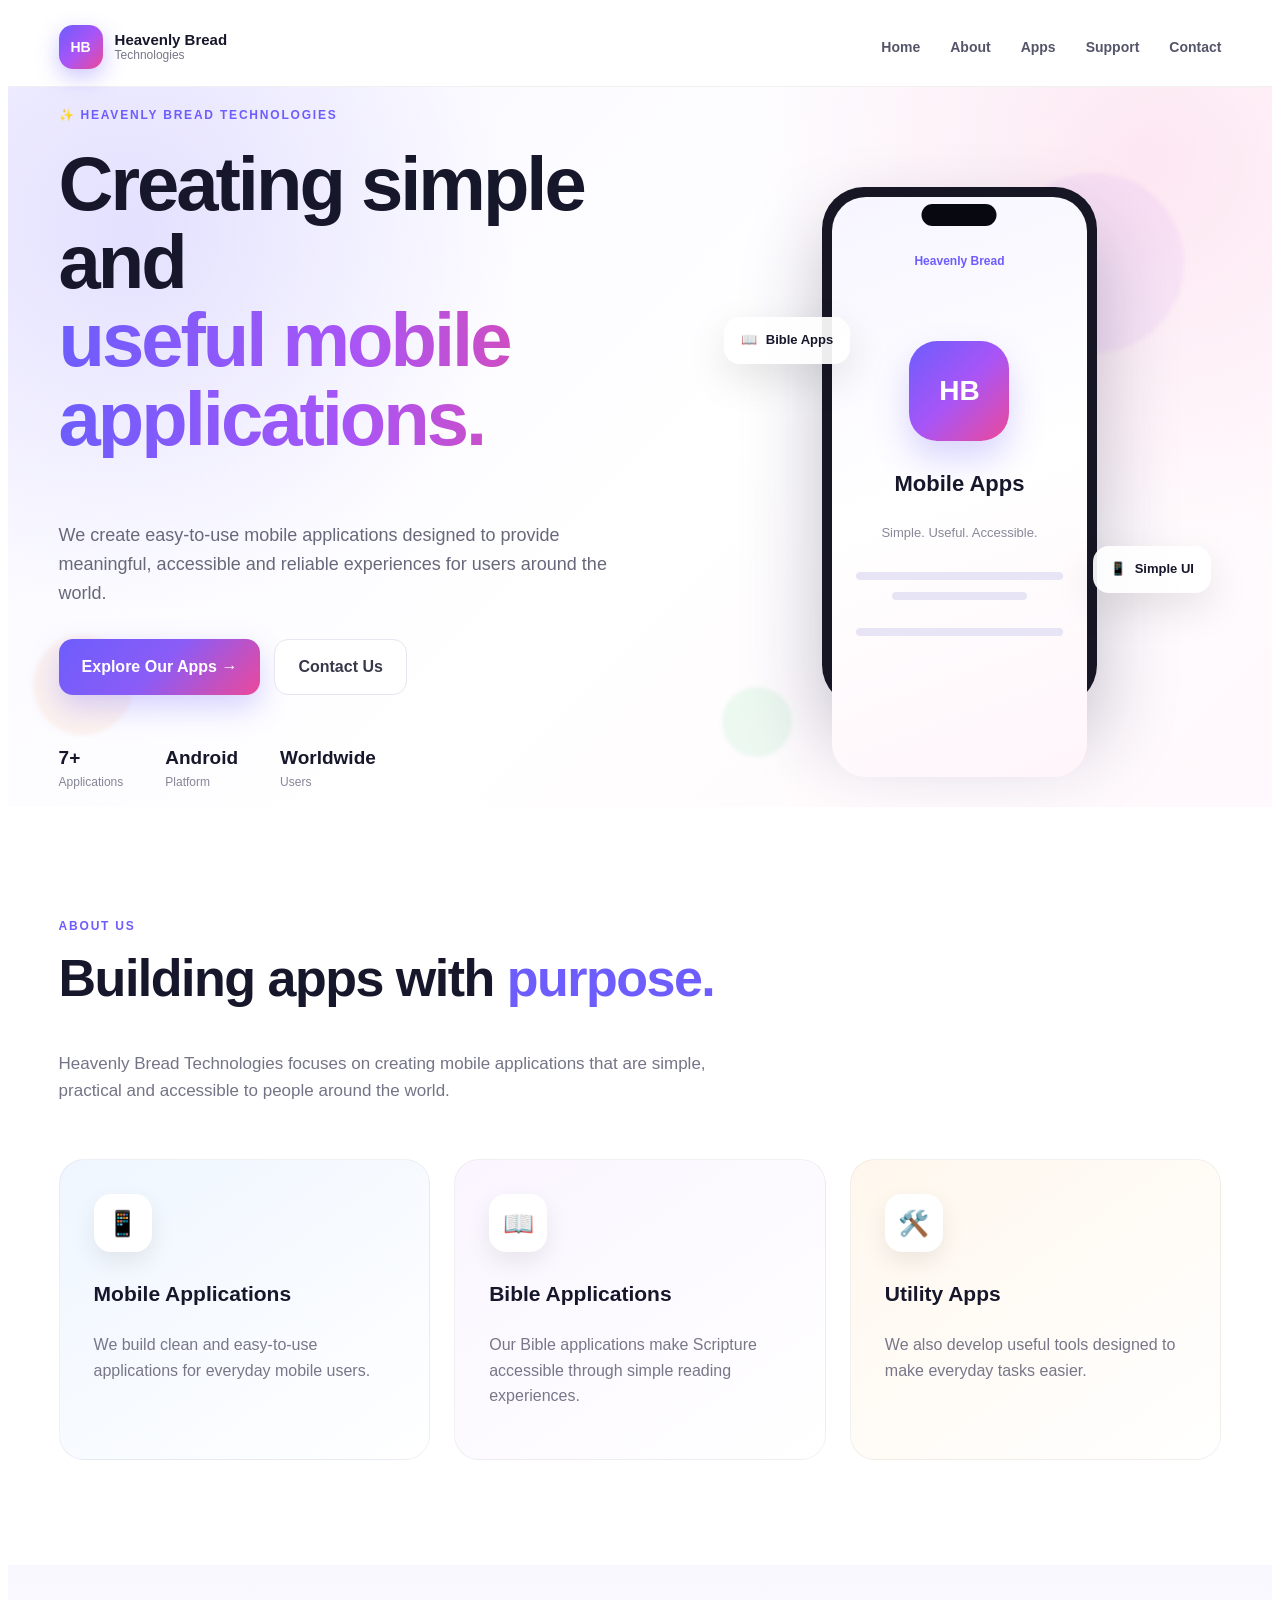
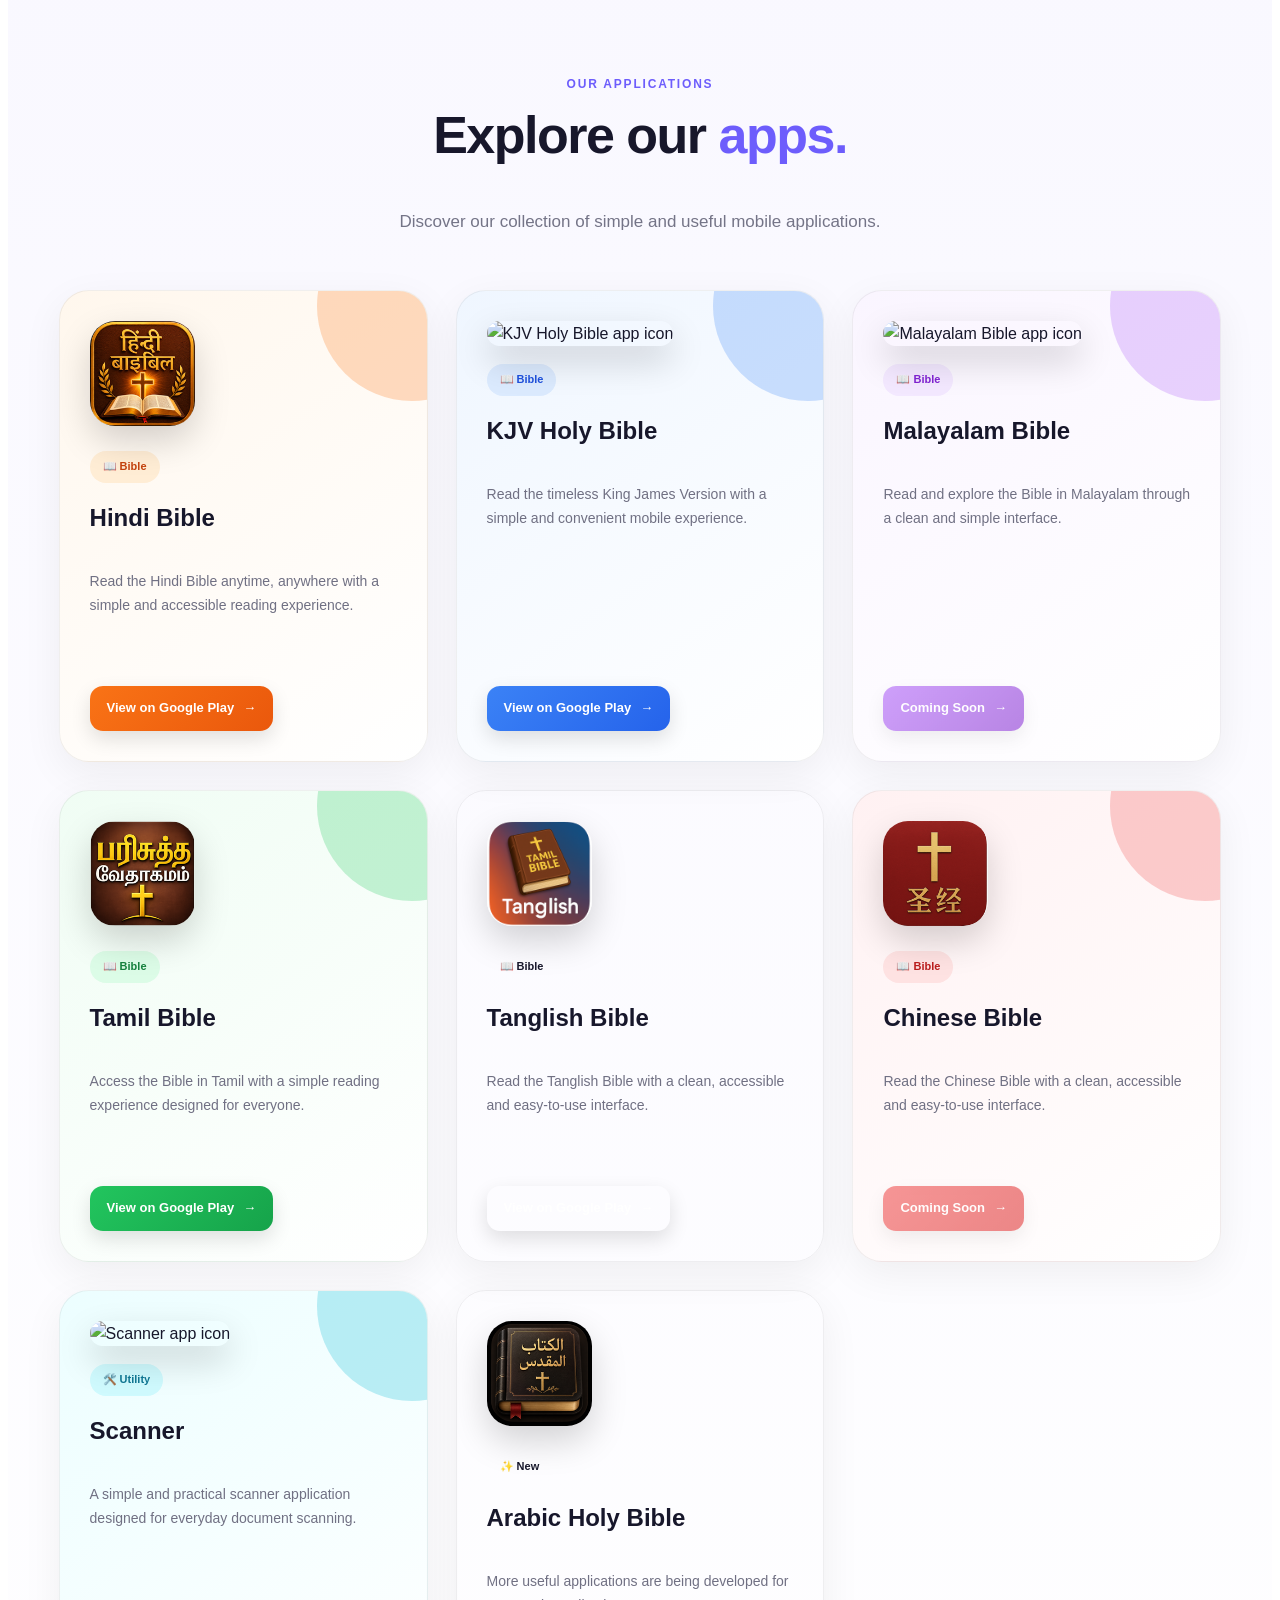
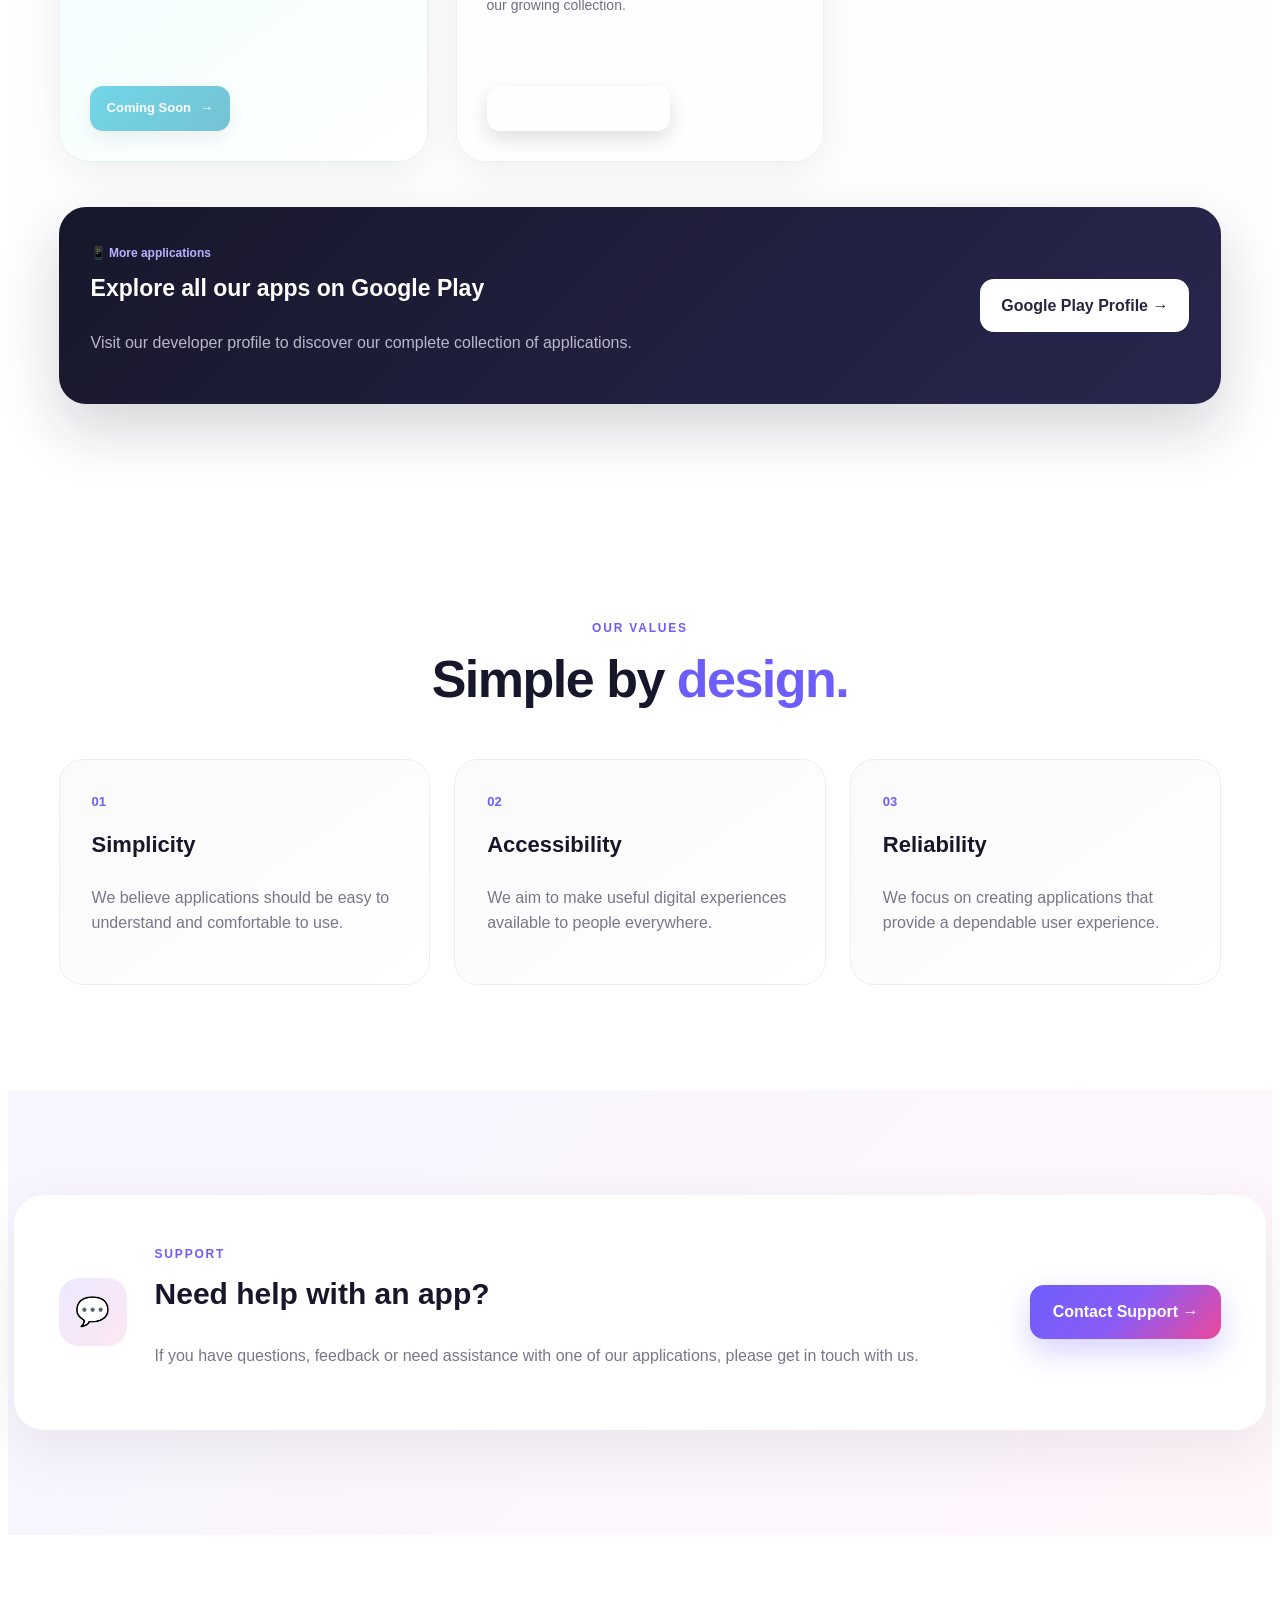
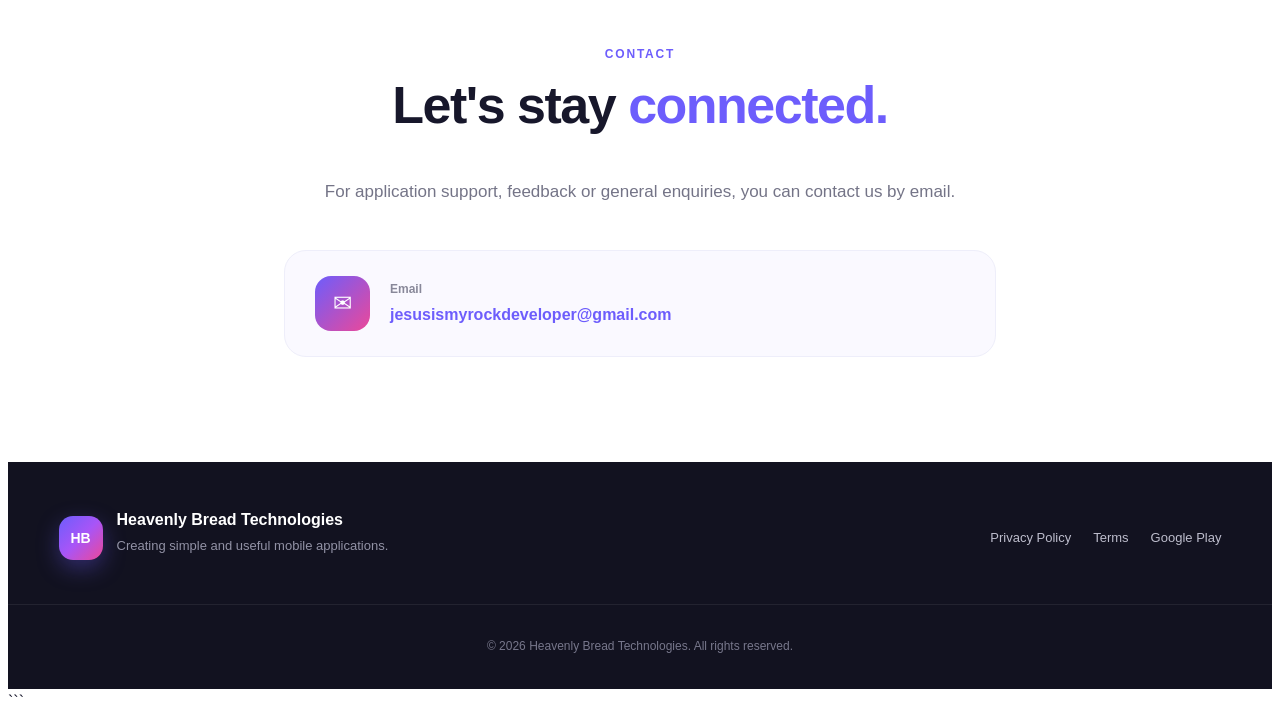
==== commit 2135c503: "Update index.html" ====
--- a/index.html
+++ b/index.html
@@ -1,4 +1,3 @@
-```html
 <!DOCTYPE html>
 <html lang="en">
 <head>
@@ -355,6 +354,46 @@
                     a simple and convenient mobile experience.
                 </p>
 
+                 <a
+                    href="https://play.google.com/store/apps/details?id=com.jesus.rock.kjv_bible"
+                    class="app-button"
+                    target="_blank"
+                    rel="noopener"
+                >
+                    View on Google Play
+                    <span>→</span>
+                </a>
+
+            </article>
+
+
+            <!-- MALAYALAM BIBLE -->
+
+            <article class="app-card app-malayalam">
+
+                <div class="app-top">
+
+                    <img
+                        src="images/malayalam-bible.png"
+                        alt="Malayalam Bible app icon"
+                        class="app-icon"
+                    >
+
+                    <span class="app-category">
+                        📖 Bible
+                    </span>
+
+                </div>
+
+                <h3>
+                    Malayalam Bible
+                </h3>
+
+                <p>
+                    Read and explore the Bible in Malayalam
+                    through a clean and simple interface.
+                </p>
+
                 <a
                     href="#"
                     class="app-button disabled"
@@ -366,15 +405,15 @@
             </article>
 
 
-            <!-- MALAYALAM BIBLE -->
-
-            <article class="app-card app-malayalam">
+            <!-- TAMIL BIBLE -->
+
+            <article class="app-card app-tamil">
 
                 <div class="app-top">
 
                     <img
-                        src="images/malayalam-bible.png"
-                        alt="Malayalam Bible app icon"
+                        src="images/tamil-bible.png"
+                        alt="Tamil Bible app icon"
                         class="app-icon"
                     >
 
@@ -385,12 +424,88 @@
                 </div>
 
                 <h3>
-                    Malayalam Bible
-                </h3>
-
-                <p>
-                    Read and explore the Bible in Malayalam
-                    through a clean and simple interface.
+                    Tamil Bible
+                </h3>
+
+                <p>
+                    Access the Bible in Tamil with a simple
+                    reading experience designed for everyone.
+                </p>
+
+                 <a
+                    href="https://play.google.com/store/apps/details?id=com.jesus.rock.tamilbible"
+                    class="app-button"
+                    target="_blank"
+                    rel="noopener"
+                >
+                  View on Google Play
+                    <span>→</span>
+                </a>
+
+            </article>
+
+ <article class="app-card app-tanglish">
+
+                <div class="app-top">
+
+                    <img
+                        src="images/tanglish-bible.png"
+                        alt="Chinese Bible app icon"
+                        class="app-icon"
+                    >
+
+                    <span class="app-category">
+                        📖 Bible
+                    </span>
+
+                </div>
+
+                <h3>
+                    Tanglish Bible
+                </h3>
+
+                <p>
+                    Read the Tanglish Bible with a clean,
+                    accessible and easy-to-use interface.
+                </p>
+
+            
+                 <a
+                    href="https://play.google.com/store/apps/details?id=com.jesus.rock.tamilbible.tanglish"
+                    class="app-button"
+                    target="_blank"
+                    rel="noopener"
+                >
+                  View on Google Play
+                    <span>→</span>
+                </a>
+
+            </article>
+            <!-- CHINESE BIBLE -->
+
+            <article class="app-card app-chinese">
+
+                <div class="app-top">
+
+                    <img
+                        src="images/chinese-bible.png"
+                        alt="Chinese Bible app icon"
+                        class="app-icon"
+                    >
+
+                    <span class="app-category">
+                        📖 Bible
+                    </span>
+
+                </div>
+
+                <h3>
+                    Chinese Bible
+                </h3>
+
+                <p>
+                    Read the Chinese Bible with a clean,
+                    accessible and easy-to-use interface.
                 </p>
 
                 <a
@@ -404,31 +519,31 @@
             </article>
 
 
-            <!-- TAMIL BIBLE -->
-
-            <article class="app-card app-tamil">
+            <!-- SCANNER -->
+
+            <article class="app-card app-scanner">
 
                 <div class="app-top">
 
                     <img
-                        src="images/tamil-bible.png"
-                        alt="Tamil Bible app icon"
+                        src="images/scanner.png"
+                        alt="Scanner app icon"
                         class="app-icon"
                     >
 
                     <span class="app-category">
-                        📖 Bible
+                        🛠️ Utility
                     </span>
 
                 </div>
 
                 <h3>
-                    Tamil Bible
-                </h3>
-
-                <p>
-                    Access the Bible in Tamil with a simple
-                    reading experience designed for everyone.
+                    Scanner
+                </h3>
+
+                <p>
+                    A simple and practical scanner application
+                    designed for everyday document scanning.
                 </p>
 
                 <a
@@ -442,90 +557,14 @@
             </article>
 
 
-            <!-- CHINESE BIBLE -->
-
-            <article class="app-card app-chinese">
+            <!-- APP 7 -->
+
+            <article class="app-card app-arabic">
 
                 <div class="app-top">
 
                     <img
-                        src="images/chinese-bible.png"
-                        alt="Chinese Bible app icon"
-                        class="app-icon"
-                    >
-
-                    <span class="app-category">
-                        📖 Bible
-                    </span>
-
-                </div>
-
-                <h3>
-                    Chinese Bible
-                </h3>
-
-                <p>
-                    Read the Chinese Bible with a clean,
-                    accessible and easy-to-use interface.
-                </p>
-
-                <a
-                    href="#"
-                    class="app-button disabled"
-                >
-                    Coming Soon
-                    <span>→</span>
-                </a>
-
-            </article>
-
-
-            <!-- SCANNER -->
-
-            <article class="app-card app-scanner">
-
-                <div class="app-top">
-
-                    <img
-                        src="images/scanner.png"
-                        alt="Scanner app icon"
-                        class="app-icon"
-                    >
-
-                    <span class="app-category">
-                        🛠️ Utility
-                    </span>
-
-                </div>
-
-                <h3>
-                    Scanner
-                </h3>
-
-                <p>
-                    A simple and practical scanner application
-                    designed for everyday document scanning.
-                </p>
-
-                <a
-                    href="#"
-                    class="app-button disabled"
-                >
-                    Coming Soon
-                    <span>→</span>
-                </a>
-
-            </article>
-
-
-            <!-- APP 7 -->
-
-            <article class="app-card app-seven">
-
-                <div class="app-top">
-
-                    <img
-                        src="images/app7.png"
+                        src="images/arabic-bible.png"
                         alt="Mobile application icon"
                         class="app-icon"
                     >
@@ -537,7 +576,7 @@
                 </div>
 
                 <h3>
-                    Your App Name
+                    Arabic Holy Bible
                 </h3>
 
                 <p>
@@ -545,11 +584,13 @@
                     for our growing collection.
                 </p>
 
-                <a
-                    href="#"
-                    class="app-button disabled"
+               <a
+                    href="https://play.google.com/store/apps/details?id=com.jesus.rock.holybible.arabic_bible"
+                    class="app-button"
+                    target="_blank"
+                    rel="noopener"
                 >
-                    Coming Soon
+                    View on Google Play
                     <span>→</span>
                 </a>
 
--- a/styles.css
+++ b/styles.css
@@ -1,6 +1,7 @@
-/* =========================
+```css
+/* =========================================
    GLOBAL
-========================= */
+========================================= */
 
 * {
     margin: 0;
@@ -18,43 +19,45 @@
         BlinkMacSystemFont,
         "Segoe UI",
         Roboto,
-        Helvetica,
         Arial,
         sans-serif;
 
-    color: #171717;
+    color: #17172b;
     background: #ffffff;
     line-height: 1.6;
 }
 
+img {
+    max-width: 100%;
+}
+
 a {
     color: inherit;
 }
 
 .container {
-    width: min(1180px, calc(100% - 40px));
-    margin: 0 auto;
-}
-
-
-/* =========================
+    width: min(1180px, 92%);
+    margin: auto;
+}
+
+
+/* =========================================
    HEADER
-========================= */
+========================================= */
 
 .header {
     position: sticky;
     top: 0;
     z-index: 1000;
 
-    background: rgba(255, 255, 255, 0.92);
-
-    backdrop-filter: blur(15px);
-
-    border-bottom: 1px solid #eeeeee;
+    background: rgba(255, 255, 255, 0.88);
+    backdrop-filter: blur(18px);
+
+    border-bottom: 1px solid rgba(0, 0, 0, 0.06);
 }
 
 .nav-container {
-    min-height: 78px;
+    height: 78px;
 
     display: flex;
     align-items: center;
@@ -70,546 +73,408 @@
 }
 
 .logo-mark {
-    width: 42px;
-    height: 42px;
+    width: 44px;
+    height: 44px;
 
     display: flex;
     align-items: center;
     justify-content: center;
 
-    border-radius: 12px;
-
-    background: #111111;
+    border-radius: 14px;
+
     color: white;
-
+    font-weight: 900;
     font-size: 14px;
-    font-weight: 800;
-
-    letter-spacing: -1px;
-}
-
-.logo-text {
-    display: flex;
-    flex-direction: column;
-    line-height: 1.1;
-}
-
-.logo-text strong {
-    font-size: 15px;
-}
-
-.logo-text small {
-    margin-top: 4px;
-
-    font-size: 11px;
-    color: #777777;
-    letter-spacing: 1px;
-    text-transform: uppercase;
-}
-
-.navigation {
-    display: flex;
-    align-items: center;
-    gap: 30px;
-}
-
-.navigation a {
-    text-decoration: none;
-
-    color: #555555;
-
-    font-size: 14px;
-    font-weight: 500;
-
-    transition: color 0.25s ease;
-}
-
-.navigation a:hover {
-    color: #111111;
-}
-
-
-/* =========================
-   HERO
-========================= */
-
-.hero {
-    position: relative;
-
-    min-height: 720px;
-
-    display: flex;
-    align-items: center;
-
-    overflow: hidden;
 
     background:
         linear-gradient(
             135deg,
-            #fafafa 0%,
+            #6d5dfc,
+            #a855f7,
+            #ec4899
+        );
+
+    box-shadow:
+        0 8px 22px rgba(109, 93, 252, 0.35);
+}
+
+.logo-text {
+    display: flex;
+    flex-direction: column;
+    line-height: 1.15;
+}
+
+.logo-text strong {
+    font-size: 15px;
+}
+
+.logo-text span {
+    font-size: 12px;
+    color: #77778a;
+}
+
+.nav {
+    display: flex;
+    align-items: center;
+    gap: 30px;
+}
+
+.nav a {
+    text-decoration: none;
+    font-size: 14px;
+    font-weight: 600;
+    color: #55556a;
+
+    transition: color 0.25s ease;
+}
+
+.nav a:hover {
+    color: #6d5dfc;
+}
+
+
+/* =========================================
+   HERO
+========================================= */
+
+.hero {
+    position: relative;
+    overflow: hidden;
+
+    min-height: 720px;
+
+    display: flex;
+    align-items: center;
+
+    background:
+        radial-gradient(
+            circle at 10% 20%,
+            rgba(109, 93, 252, 0.16),
+            transparent 30%
+        ),
+        radial-gradient(
+            circle at 90% 10%,
+            rgba(236, 72, 153, 0.13),
+            transparent 30%
+        ),
+        linear-gradient(
+            135deg,
+            #f8f7ff,
             #ffffff 55%,
-            #f3f3f3 100%
+            #fff8fc
         );
 }
 
-.hero-background {
-    position: absolute;
-    inset: 0;
-
-    pointer-events: none;
-}
-
-.floating-circle {
-    position: absolute;
-
-    border-radius: 50%;
-
-    border: 1px solid rgba(0, 0, 0, 0.05);
-
-    animation: floatCircle 8s ease-in-out infinite;
-}
-
-.circle-one {
-    width: 450px;
-    height: 450px;
-
-    right: -120px;
-    top: -150px;
-}
-
-.circle-two {
-    width: 300px;
-    height: 300px;
-
-    left: -150px;
-    bottom: -100px;
-
-    animation-delay: 2s;
-}
-
-.circle-three {
-    width: 180px;
-    height: 180px;
-
-    right: 35%;
-    bottom: 5%;
-
-    animation-delay: 4s;
-}
-
-@keyframes floatCircle {
-
-    0%,
-    100% {
-        transform: translateY(0);
-    }
-
-    50% {
-        transform: translateY(-20px);
-    }
-}
-
-.hero-content {
+.hero-container {
+    display: grid;
+    grid-template-columns: 1.05fr 0.95fr;
+    align-items: center;
+    gap: 60px;
     position: relative;
     z-index: 2;
-
-    display: grid;
-    grid-template-columns: 1.05fr 0.95fr;
-
-    align-items: center;
-
-    gap: 70px;
-
-    padding: 90px 0;
-}
-
-.hero-text {
-    animation: heroTextIn 0.9s ease forwards;
-}
-
-@keyframes heroTextIn {
-
-    from {
-        opacity: 0;
-        transform: translateY(30px);
-    }
-
-    to {
-        opacity: 1;
-        transform: translateY(0);
-    }
-}
-
-.eyebrow {
-    margin-bottom: 14px;
+}
+
+.eyebrow,
+.section-label {
+    display: inline-block;
 
     font-size: 12px;
     font-weight: 800;
-
-    letter-spacing: 2px;
-
-    color: #777777;
-}
-
-.hero-eyebrow {
-    color: #555555;
+    letter-spacing: 1.8px;
+
+    color: #6d5dfc;
 }
 
 .hero h1 {
+    margin-top: 18px;
+
+    font-size: clamp(44px, 6vw, 76px);
+    line-height: 1.03;
+    letter-spacing: -3px;
+
     max-width: 720px;
-
-    font-size: clamp(44px, 6vw, 76px);
-
-    line-height: 1.04;
-
-    letter-spacing: -4px;
 }
 
 .hero h1 span {
     display: block;
-    color: #777777;
-}
-
-.hero-description {
+
+    background:
+        linear-gradient(
+            90deg,
+            #6d5dfc,
+            #a855f7,
+            #ec4899
+        );
+
+    -webkit-background-clip: text;
+    background-clip: text;
+    color: transparent;
+}
+
+.hero-content > p {
     max-width: 620px;
 
-    margin-top: 28px;
-
+    margin-top: 25px;
+
+    color: #68687b;
     font-size: 18px;
-
-    color: #626262;
 }
 
 .hero-buttons {
     display: flex;
-    gap: 12px;
-
-    margin-top: 34px;
-}
-
-.button {
+    gap: 14px;
+
+    margin-top: 32px;
+}
+
+.primary-button,
+.secondary-button,
+.app-button,
+.developer-button {
     display: inline-flex;
     align-items: center;
     justify-content: center;
-
-    gap: 10px;
-
-    min-height: 48px;
-
-    padding: 0 20px;
-
-    border-radius: 10px;
+    gap: 9px;
 
     text-decoration: none;
-
-    font-size: 14px;
     font-weight: 700;
 
     transition:
         transform 0.25s ease,
-        box-shadow 0.25s ease,
-        background 0.25s ease;
-}
-
-.button:hover {
+        box-shadow 0.25s ease;
+}
+
+.primary-button {
+    padding: 14px 23px;
+    border-radius: 14px;
+
+    color: white;
+
+    background:
+        linear-gradient(
+            135deg,
+            #6d5dfc,
+            #8b5cf6,
+            #ec4899
+        );
+
+    box-shadow:
+        0 12px 30px rgba(109, 93, 252, 0.28);
+}
+
+.secondary-button {
+    padding: 14px 23px;
+    border-radius: 14px;
+
+    background: white;
+    border: 1px solid #e7e5ef;
+
+    color: #38384b;
+}
+
+.primary-button:hover,
+.secondary-button:hover {
     transform: translateY(-3px);
 }
 
-.button.primary {
-    background: #111111;
-    color: #ffffff;
-}
-
-.button.primary:hover {
-    box-shadow:
-        0 12px 25px rgba(0, 0, 0, 0.18);
-}
-
-.button.secondary {
-    background: #ffffff;
-
-    border: 1px solid #dddddd;
-
-    color: #222222;
-}
-
-.button.light {
-    background: #ffffff;
-    color: #111111;
-}
-
-.hero-stat {
-    display: flex;
-    align-items: center;
-
-    margin-top: 50px;
-
-    gap: 24px;
-}
-
-.stat-item {
+.hero-stats {
+    display: flex;
+    gap: 42px;
+
+    margin-top: 48px;
+}
+
+.hero-stats div {
     display: flex;
     flex-direction: column;
 }
 
-.stat-item strong {
-    font-size: 15px;
-}
-
-.stat-item span {
+.hero-stats strong {
+    font-size: 19px;
+}
+
+.hero-stats span {
+    color: #858596;
     font-size: 12px;
-    color: #888888;
-}
-
-.stat-divider {
-    width: 1px;
-    height: 30px;
-
-    background: #dddddd;
-}
-
-
-/* =========================
-   HERO PHONE
-========================= */
+}
+
+
+/* =========================================
+   HERO VISUAL
+========================================= */
 
 .hero-visual {
+    min-height: 500px;
+
     position: relative;
 
-    min-height: 500px;
-
     display: flex;
     align-items: center;
     justify-content: center;
-}
-
-.phone-glow {
-    position: absolute;
-
-    width: 330px;
-    height: 330px;
-
-    border-radius: 50%;
-
-    background: rgba(0, 0, 0, 0.06);
-
-    filter: blur(35px);
-
-    animation: glowPulse 4s ease-in-out infinite;
-}
-
-@keyframes glowPulse {
-
-    0%,
-    100% {
-        transform: scale(0.95);
-        opacity: 0.5;
-    }
-
-    50% {
-        transform: scale(1.08);
-        opacity: 0.8;
-    }
 }
 
 .phone {
     position: relative;
+
+    width: 255px;
+    height: 500px;
+
+    padding: 10px;
+
+    border-radius: 42px;
+
+    background: #161625;
+
+    box-shadow:
+        0 40px 80px rgba(36, 28, 76, 0.28);
+
+    animation: phoneFloat 5s ease-in-out infinite;
+}
+
+.phone-camera {
+    position: absolute;
+
+    top: 17px;
+    left: 50%;
+    transform: translateX(-50%);
+
+    width: 75px;
+    height: 22px;
+
+    border-radius: 20px;
+
+    background: #080811;
+
     z-index: 2;
-
-    width: 270px;
-    height: 530px;
-
-    padding: 9px;
-
-    border-radius: 40px;
-
-    background: #111111;
-
-    box-shadow:
-        0 35px 80px rgba(0, 0, 0, 0.25);
-
-    transform: rotate(4deg);
-
-    animation: phoneFloat 5s ease-in-out infinite;
-}
-
-@keyframes phoneFloat {
-
-    0%,
-    100% {
-        transform: rotate(4deg) translateY(0);
-    }
-
-    50% {
-        transform: rotate(4deg) translateY(-15px);
-    }
-}
-
-.phone-speaker {
-    position: absolute;
-
-    width: 70px;
-    height: 20px;
-
-    left: 50%;
-    top: 15px;
-
-    transform: translateX(-50%);
-
-    border-radius: 20px;
-
-    background: #050505;
-
-    z-index: 5;
 }
 
 .phone-screen {
-    width: 100%;
     height: 100%;
 
-    padding: 45px 22px 22px;
-
-    border-radius: 32px;
+    border-radius: 34px;
+
+    padding: 55px 24px 25px;
 
     background:
         linear-gradient(
             160deg,
+            #f7f5ff,
             #ffffff,
-            #f0f0f0
+            #fff5fa
         );
 
     text-align: center;
 }
 
-.phone-top {
-    display: flex;
-    justify-content: space-between;
-
-    font-size: 10px;
-    color: #777777;
-}
-
-.phone-app-icon {
-    width: 105px;
-    height: 105px;
-
-    margin: 75px auto 22px;
+.phone-header {
+    font-size: 12px;
+    font-weight: 800;
+    color: #6d5dfc;
+}
+
+.phone-icon {
+    width: 100px;
+    height: 100px;
+
+    margin: 70px auto 25px;
 
     display: flex;
     align-items: center;
     justify-content: center;
 
-    border-radius: 26px;
-
-    background: #111111;
+    border-radius: 28px;
+
     color: white;
-
     font-size: 28px;
-    font-weight: 800;
+    font-weight: 900;
+
+    background:
+        linear-gradient(
+            135deg,
+            #6d5dfc,
+            #a855f7,
+            #ec4899
+        );
 
     box-shadow:
-        0 15px 30px rgba(0, 0, 0, 0.18);
-
-    animation: iconPulse 3s ease-in-out infinite;
-}
-
-@keyframes iconPulse {
-
-    0%,
-    100% {
-        transform: scale(1);
-    }
-
-    50% {
-        transform: scale(1.06);
-    }
+        0 18px 35px rgba(109, 93, 252, 0.25);
 }
 
 .phone-screen h3 {
-    font-size: 18px;
+    font-size: 22px;
 }
 
 .phone-screen p {
     margin-top: 5px;
-
-    color: #888888;
-
-    font-size: 11px;
-}
-
-.phone-app-row {
-    display: flex;
-    justify-content: center;
-
-    gap: 10px;
-
-    margin-top: 35px;
-}
-
-.mini-app {
-    width: 45px;
-    height: 45px;
-
-    display: flex;
-    align-items: center;
-    justify-content: center;
-
-    border-radius: 12px;
-
-    background: #ffffff;
-
-    box-shadow:
-        0 6px 15px rgba(0, 0, 0, 0.08);
-
-    font-size: 20px;
-}
-
-
-/* =========================
-   FLOATING CARDS
-========================= */
+    font-size: 13px;
+    color: #88889a;
+}
+
+.phone-line {
+    height: 8px;
+
+    margin-top: 28px;
+
+    border-radius: 20px;
+
+    background: #e7e4f5;
+}
+
+.phone-line.short {
+    width: 65%;
+    margin-left: auto;
+    margin-right: auto;
+    margin-top: 12px;
+}
 
 .floating-card {
     position: absolute;
+
+    display: flex;
+    align-items: center;
+    gap: 9px;
+
+    padding: 13px 17px;
+
+    border-radius: 16px;
+
+    background: rgba(255, 255, 255, 0.92);
+
+    box-shadow:
+        0 15px 40px rgba(0, 0, 0, 0.1);
+
+    font-weight: 700;
+    font-size: 13px;
+
     z-index: 5;
-
-    display: flex;
-    align-items: center;
-
-    gap: 12px;
-
-    padding: 13px 16px;
-
-    background: rgba(255, 255, 255, 0.92);
-
-    border: 1px solid #eeeeee;
-
-    border-radius: 14px;
-
-    box-shadow:
-        0 15px 35px rgba(0, 0, 0, 0.10);
-
-    backdrop-filter: blur(10px);
-
-    animation: floatingCard 4s ease-in-out infinite;
 }
 
 .floating-card-one {
-    left: 0;
-    top: 120px;
+    left: 5%;
+    top: 25%;
+
+    animation: floatingOne 4s ease-in-out infinite;
 }
 
 .floating-card-two {
-    right: -10px;
-    bottom: 100px;
-
-    animation-delay: 1.5s;
-}
-
-@keyframes floatingCard {
-
-    0%,
-    100% {
+    right: 2%;
+    bottom: 22%;
+
+    animation: floatingTwo 4.5s ease-in-out infinite;
+}
+
+@keyframes phoneFloat {
+    0%, 100% {
+        transform: translateY(0) rotate(2deg);
+    }
+
+    50% {
+        transform: translateY(-15px) rotate(-2deg);
+    }
+}
+
+@keyframes floatingOne {
+    0%, 100% {
         transform: translateY(0);
     }
 
@@ -618,517 +483,667 @@
     }
 }
 
-.floating-icon {
-    width: 38px;
-    height: 38px;
-
-    display: flex;
-    align-items: center;
-    justify-content: center;
-
-    border-radius: 10px;
-
-    background: #f2f2f2;
-
-    font-size: 18px;
-}
-
-.floating-card strong,
-.floating-card small {
-    display: block;
-}
-
-.floating-card strong {
-    font-size: 12px;
-}
-
-.floating-card small {
-    font-size: 10px;
-    color: #888888;
-}
-
-
-/* =========================
+@keyframes floatingTwo {
+    0%, 100% {
+        transform: translateY(0);
+    }
+
+    50% {
+        transform: translateY(14px);
+    }
+}
+
+
+/* =========================================
+   HERO SHAPES
+========================================= */
+
+.hero-shape {
+    position: absolute;
+
+    border-radius: 50%;
+
+    filter: blur(2px);
+
+    opacity: 0.6;
+}
+
+.shape-one {
+    width: 180px;
+    height: 180px;
+
+    right: 7%;
+    top: 12%;
+
+    background: rgba(168, 85, 247, 0.12);
+}
+
+.shape-two {
+    width: 100px;
+    height: 100px;
+
+    left: 2%;
+    bottom: 10%;
+
+    background: rgba(249, 115, 22, 0.12);
+}
+
+.shape-three {
+    width: 70px;
+    height: 70px;
+
+    right: 38%;
+    bottom: 7%;
+
+    background: rgba(34, 197, 94, 0.14);
+}
+
+
+/* =========================================
    SECTIONS
-========================= */
+========================================= */
 
 .section {
-    padding: 110px 0;
-}
-
-.section-light {
-    background: #f7f7f7;
-}
-
-.section-dark {
-    background: #111111;
-    color: #ffffff;
+    padding: 105px 0;
 }
 
 .section-heading {
-    max-width: 720px;
+    max-width: 700px;
+}
+
+.section-heading.centered {
+    text-align: center;
+    margin-left: auto;
+    margin-right: auto;
 }
 
 .section-heading h2 {
-    font-size: clamp(32px, 4vw, 48px);
-
+    margin-top: 12px;
+
+    font-size: clamp(35px, 5vw, 52px);
     line-height: 1.1;
-
-    letter-spacing: -2px;
-}
-
-.section-heading > p:last-child {
-    margin-top: 18px;
-
-    color: #777777;
-
-    font-size: 16px;
-}
-
-
-/* =========================
-   ABOUT CARDS
-========================= */
+    letter-spacing: -1.5px;
+}
+
+.section-heading h2 span {
+    color: #6d5dfc;
+}
+
+.section-heading p {
+    margin-top: 17px;
+
+    color: #747487;
+    font-size: 17px;
+}
+
+
+/* =========================================
+   ABOUT
+========================================= */
+
+.about-section {
+    background: #ffffff;
+}
 
 .about-grid {
     display: grid;
+    grid-template-columns: repeat(3, 1fr);
+    gap: 24px;
+
+    margin-top: 55px;
+}
+
+.about-card {
+    padding: 34px;
+
+    border-radius: 25px;
+
+    border: 1px solid rgba(0, 0, 0, 0.05);
+
+    transition:
+        transform 0.3s ease,
+        box-shadow 0.3s ease;
+}
+
+.about-card:hover {
+    transform: translateY(-8px);
+
+    box-shadow:
+        0 20px 50px rgba(0, 0, 0, 0.08);
+}
+
+.about-blue {
+    background: linear-gradient(145deg, #eff6ff, #ffffff);
+}
+
+.about-purple {
+    background: linear-gradient(145deg, #faf5ff, #ffffff);
+}
+
+.about-orange {
+    background: linear-gradient(145deg, #fff7ed, #ffffff);
+}
+
+.about-icon {
+    width: 58px;
+    height: 58px;
+
+    display: flex;
+    align-items: center;
+    justify-content: center;
+
+    border-radius: 17px;
+
+    font-size: 25px;
+
+    background: white;
+
+    box-shadow:
+        0 10px 25px rgba(0, 0, 0, 0.08);
+}
+
+.about-card h3 {
+    margin-top: 25px;
+    font-size: 21px;
+}
+
+.about-card p {
+    margin-top: 10px;
+    color: #777789;
+}
+
+
+/* =========================================
+   APPS
+========================================= */
+
+.apps-section {
+    background:
+        linear-gradient(
+            180deg,
+            #f9f8ff,
+            #ffffff
+        );
+}
+
+.apps-grid {
+    display: grid;
 
     grid-template-columns:
         repeat(3, minmax(0, 1fr));
 
-    gap: 24px;
+    gap: 28px;
 
     margin-top: 55px;
 }
 
-.info-card {
-    padding: 32px;
-
-    border: 1px solid #eeeeee;
-
-    border-radius: 20px;
-
-    background: #ffffff;
+.app-card {
+    position: relative;
+    overflow: hidden;
+
+    padding: 30px;
+
+    min-height: 410px;
+
+    display: flex;
+    flex-direction: column;
+
+    border-radius: 30px;
+
+    border: 1px solid rgba(0, 0, 0, 0.06);
+
+    box-shadow:
+        0 12px 40px rgba(0, 0, 0, 0.06);
 
     transition:
         transform 0.35s ease,
         box-shadow 0.35s ease;
 }
 
-.info-card:hover {
-    transform: translateY(-8px);
+.app-card::before {
+    content: "";
+
+    position: absolute;
+
+    width: 190px;
+    height: 190px;
+
+    right: -80px;
+    top: -80px;
+
+    border-radius: 50%;
+
+    opacity: 0.25;
+}
+
+.app-card:hover {
+    transform: translateY(-10px);
 
     box-shadow:
-        0 20px 40px rgba(0, 0, 0, 0.08);
-}
-
-.card-icon {
-    width: 54px;
-    height: 54px;
-
-    display: flex;
-    align-items: center;
-    justify-content: center;
-
-    border-radius: 14px;
-
-    background: #f2f2f2;
-
-    font-size: 24px;
-
-    margin-bottom: 24px;
-}
-
-.info-card h3 {
-    margin-bottom: 10px;
-
-    font-size: 19px;
-}
-
-.info-card p {
-    color: #777777;
-
-    font-size: 14px;
-}
-
-
-/* =========================
-   APPS
-========================= */
-
-.apps-grid {
-    display: grid;
-
-    grid-template-columns:
-        repeat(2, minmax(0, 1fr));
-
-    gap: 24px;
-
-    margin-top: 55px;
-}
-
-.app-card {
-    display: flex;
-    align-items: center;
-
-    gap: 22px;
-
-    padding: 26px;
-
-    background: #ffffff;
-
-    border: 1px solid #e7e7e7;
-
-    border-radius: 22px;
+        0 25px 65px rgba(0, 0, 0, 0.13);
+}
+
+.app-top {
+    position: relative;
+    z-index: 2;
+}
+
+.app-icon {
+    width: 105px;
+    height: 105px;
+
+    border-radius: 25px;
+
+    object-fit: cover;
 
     box-shadow:
-        0 8px 30px rgba(0, 0, 0, 0.05);
+        0 15px 35px rgba(0, 0, 0, 0.17);
 
     transition:
-        transform 0.35s ease,
-        box-shadow 0.35s ease,
-        border-color 0.35s ease;
-}
-
-.app-card:hover {
-    transform: translateY(-9px);
-
-    box-shadow:
-        0 20px 45px rgba(0, 0, 0, 0.12);
-
-    border-color: #d0d0d0;
-}
-
-
-/* APP ICON */
-
-.app-icon-wrapper {
-    flex: 0 0 96px;
-
-    width: 96px;
-    height: 96px;
-
-    overflow: hidden;
-
-    border-radius: 22px;
-
-    background: #eeeeee;
-
-    box-shadow:
-        0 8px 20px rgba(0, 0, 0, 0.12);
-
-    transition:
-        transform 0.4s ease,
-        box-shadow 0.4s ease;
-}
-
-.app-card:hover .app-icon-wrapper {
+        transform 0.35s ease;
+}
+
+.app-card:hover .app-icon {
     transform:
         scale(1.08)
         rotate(-3deg);
+}
+
+.app-category {
+    display: table;
+
+    margin-top: 18px;
+
+    padding: 7px 13px;
+
+    border-radius: 50px;
+
+    font-size: 11px;
+    font-weight: 800;
+}
+
+.app-card h3 {
+    position: relative;
+    z-index: 2;
+
+    margin-top: 16px;
+
+    font-size: 24px;
+}
+
+.app-card p {
+    position: relative;
+    z-index: 2;
+
+    margin-top: 9px;
+
+    color: #707083;
+
+    font-size: 14px;
+    line-height: 1.7;
+}
+
+.app-button {
+    position: relative;
+    z-index: 2;
+
+    margin-top: auto;
+
+    width: fit-content;
+
+    padding: 12px 17px;
+
+    border-radius: 13px;
+
+    color: white;
+
+    font-size: 13px;
 
     box-shadow:
-        0 15px 30px rgba(0, 0, 0, 0.18);
-}
-
-.app-icon-image {
-    display: block;
-
-    width: 100%;
-    height: 100%;
-
-    object-fit: cover;
-}
-
-
-/* APP INFORMATION */
-
-.app-info {
-    flex: 1;
-}
-
-.app-title-row {
+        0 8px 20px rgba(0, 0, 0, 0.12);
+}
+
+.app-button:hover {
+    transform: translateX(5px);
+}
+
+.app-button.disabled {
+    opacity: 0.55;
+    cursor: default;
+}
+
+.app-button.disabled:hover {
+    transform: none;
+}
+
+
+/* APP COLORS */
+
+.app-hindi {
+    background: linear-gradient(145deg, #fff7ed, #ffffff);
+}
+
+.app-hindi::before {
+    background: #f97316;
+}
+
+.app-hindi .app-category {
+    background: #ffedd5;
+    color: #c2410c;
+}
+
+.app-hindi .app-button {
+    background: linear-gradient(135deg, #f97316, #ea580c);
+}
+
+
+.app-kjv {
+    background: linear-gradient(145deg, #eff6ff, #ffffff);
+}
+
+.app-kjv::before {
+    background: #3b82f6;
+}
+
+.app-kjv .app-category {
+    background: #dbeafe;
+    color: #1d4ed8;
+}
+
+.app-kjv .app-button {
+    background: linear-gradient(135deg, #3b82f6, #2563eb);
+}
+
+
+.app-malayalam {
+    background: linear-gradient(145deg, #faf5ff, #ffffff);
+}
+
+.app-malayalam::before {
+    background: #a855f7;
+}
+
+.app-malayalam .app-category {
+    background: #f3e8ff;
+    color: #7e22ce;
+}
+
+.app-malayalam .app-button {
+    background: linear-gradient(135deg, #a855f7, #7e22ce);
+}
+
+
+.app-tamil {
+    background: linear-gradient(145deg, #f0fdf4, #ffffff);
+}
+
+.app-tamil::before {
+    background: #22c55e;
+}
+
+.app-tamil .app-category {
+    background: #dcfce7;
+    color: #15803d;
+}
+
+.app-tamil .app-button {
+    background: linear-gradient(135deg, #22c55e, #16a34a);
+}
+
+
+.app-chinese {
+    background: linear-gradient(145deg, #fff1f2, #ffffff);
+}
+
+.app-chinese::before {
+    background: #ef4444;
+}
+
+.app-chinese .app-category {
+    background: #fee2e2;
+    color: #b91c1c;
+}
+
+.app-chinese .app-button {
+    background: linear-gradient(135deg, #ef4444, #dc2626);
+}
+
+
+.app-scanner {
+    background: linear-gradient(145deg, #ecfeff, #ffffff);
+}
+
+.app-scanner::before {
+    background: #06b6d4;
+}
+
+.app-scanner .app-category {
+    background: #cffafe;
+    color: #0e7490;
+}
+
+.app-scanner .app-button {
+    background: linear-gradient(135deg, #06b6d4, #0891b2);
+}
+
+
+.app-seven {
+    background: linear-gradient(145deg, #fefce8, #ffffff);
+}
+
+.app-seven::before {
+    background: #eab308;
+}
+
+.app-seven .app-category {
+    background: #fef9c3;
+    color: #a16207;
+}
+
+.app-seven .app-button {
+    background: linear-gradient(135deg, #eab308, #ca8a04);
+}
+
+
+/* =========================================
+   DEVELOPER BOX
+========================================= */
+
+.developer-box {
+    margin-top: 45px;
+
+    padding: 32px;
+
     display: flex;
     align-items: center;
     justify-content: space-between;
-
-    gap: 12px;
-}
-
-.app-title-row h3 {
-    margin: 0;
-
-    font-size: 20px;
-}
-
-.app-info p {
-    margin: 10px 0 18px;
-
-    color: #777777;
-
-    font-size: 14px;
-
-    line-height: 1.6;
-}
-
-
-/* PLATFORM */
-
-.platform {
-    display: inline-flex;
-
-    padding: 5px 10px;
-
-    border-radius: 20px;
-
-    background: #f1f1f1;
-
-    color: #666666;
-
-    font-size: 11px;
-    font-weight: 700;
-
-    white-space: nowrap;
-}
-
-
-/* PLAY BUTTON */
-
-.play-button {
-    display: inline-flex;
-
-    align-items: center;
-    justify-content: center;
-
-    gap: 8px;
-
-    padding: 10px 15px;
-
-    border-radius: 9px;
-
-    background: #111111;
-
-    color: #ffffff;
-
-    text-decoration: none;
-
+    gap: 30px;
+
+    border-radius: 27px;
+
+    background:
+        linear-gradient(
+            135deg,
+            #17172b,
+            #29264e
+        );
+
+    color: white;
+
+    box-shadow:
+        0 25px 60px rgba(23, 23, 43, 0.18);
+}
+
+.developer-box span {
+    color: #b9b3ff;
     font-size: 12px;
-
-    font-weight: 700;
-
-    transition:
-        transform 0.25s ease,
-        background 0.25s ease,
-        box-shadow 0.25s ease;
-}
-
-.play-button:hover {
-    transform: translateX(4px);
-
-    background: #333333;
-
-    box-shadow:
-        0 8px 20px rgba(0, 0, 0, 0.15);
-}
-
-.play-button span {
-    transition:
-        transform 0.25s ease;
-}
-
-.play-button:hover span {
-    transform:
-        translate(2px, -2px);
-}
-
-.play-button.disabled {
-    background: #eeeeee;
-
-    color: #888888;
-
-    cursor: default;
-
-    pointer-events: none;
-}
-
-
-/* =========================
-   GOOGLE PLAY PROFILE
-========================= */
-
-.apps-profile {
-    margin-top: 45px;
-
-    padding: 25px 28px;
-
-    display: flex;
-    align-items: center;
-    justify-content: space-between;
-
-    gap: 30px;
-
-    border-radius: 18px;
-
-    background: #ffffff;
-
-    border: 1px solid #e5e5e5;
-}
-
-.apps-profile > div {
-    display: flex;
-    align-items: center;
-
-    gap: 15px;
-}
-
-.profile-icon {
-    width: 45px;
-    height: 45px;
-
-    display: flex;
-    align-items: center;
-    justify-content: center;
-
-    border-radius: 12px;
-
-    background: #111111;
-
-    color: #ffffff;
-
-    font-size: 16px;
-}
-
-.apps-profile strong {
-    display: block;
-
-    font-size: 15px;
-}
-
-.apps-profile p {
-    margin-top: 3px;
-
-    color: #777777;
-
-    font-size: 13px;
-}
-
-
-/* =========================
+    font-weight: 800;
+}
+
+.developer-box h3 {
+    margin-top: 6px;
+    font-size: 23px;
+}
+
+.developer-box p {
+    margin-top: 5px;
+    color: #b9b9ca;
+}
+
+.developer-button {
+    flex-shrink: 0;
+
+    padding: 14px 21px;
+
+    border-radius: 14px;
+
+    background: white;
+    color: #28263e;
+}
+
+
+/* =========================================
    VALUES
-========================= */
+========================================= */
+
+.values-section {
+    background: white;
+}
 
 .values-grid {
     display: grid;
 
     grid-template-columns:
-        repeat(3, minmax(0, 1fr));
-
-    gap: 50px;
-
-    margin-top: 55px;
-}
-
-.value-item {
-    border-top: 1px solid #dddddd;
-
-    padding-top: 24px;
+        repeat(3, 1fr);
+
+    gap: 24px;
+
+    margin-top: 50px;
+}
+
+.value-card {
+    padding: 32px;
+
+    border-radius: 24px;
+
+    background:
+        linear-gradient(
+            145deg,
+            #fafafa,
+            #ffffff
+        );
+
+    border: 1px solid #eeeeef;
 }
 
 .value-number {
-    display: block;
-
-    margin-bottom: 20px;
-
-    font-size: 12px;
-
-    color: #999999;
-
-    font-weight: 800;
-
-    letter-spacing: 1px;
-}
-
-.value-item h3 {
-    margin-bottom: 10px;
-
+    font-size: 13px;
+    font-weight: 900;
+    color: #6d5dfc;
+}
+
+.value-card h3 {
+    margin-top: 15px;
     font-size: 22px;
 }
 
-.value-item p {
-    color: #777777;
-
-    font-size: 14px;
-}
-
-
-/* =========================
+.value-card p {
+    margin-top: 9px;
+    color: #777789;
+}
+
+
+/* =========================================
    SUPPORT
-========================= */
-
-.support-content {
-    display: flex;
-
-    align-items: center;
-    justify-content: space-between;
-
-    gap: 50px;
-}
-
-.section-dark .eyebrow {
-    color: #999999;
-}
-
-.support-content h2 {
-    max-width: 650px;
-
-    font-size: clamp(32px, 4vw, 48px);
-
-    line-height: 1.1;
-
-    letter-spacing: -2px;
-}
-
-.support-content p:not(.eyebrow) {
-    max-width: 600px;
-
-    margin-top: 18px;
-
-    color: #aaaaaa;
-}
-
-
-/* =========================
+========================================= */
+
+.support-section {
+    background:
+        linear-gradient(
+            135deg,
+            #f7f5ff,
+            #fff6fb
+        );
+}
+
+.support-box {
+    display: grid;
+
+    grid-template-columns:
+        auto 1fr auto;
+
+    align-items: center;
+
+    gap: 28px;
+
+    padding: 45px;
+
+    border-radius: 30px;
+
+    background: white;
+
+    box-shadow:
+        0 20px 60px rgba(0, 0, 0, 0.07);
+}
+
+.support-icon {
+    width: 68px;
+    height: 68px;
+
+    display: flex;
+    align-items: center;
+    justify-content: center;
+
+    border-radius: 20px;
+
+    font-size: 28px;
+
+    background:
+        linear-gradient(
+            135deg,
+            #ede9fe,
+            #fce7f3
+        );
+}
+
+.support-box h2 {
+    margin-top: 5px;
+    font-size: 30px;
+}
+
+.support-box p {
+    margin-top: 5px;
+    color: #777789;
+}
+
+
+/* =========================================
    CONTACT
-========================= */
-
-.contact-container {
-    display: grid;
-
-    grid-template-columns:
-        1fr 1fr;
-
-    gap: 80px;
-
-    align-items: center;
-}
-
-.contact-container > div:first-child p:last-child {
-    max-width: 500px;
-
-    color: #777777;
+========================================= */
+
+.contact-section {
+    background: white;
 }
 
 .contact-card {
-    padding: 35px;
-
-    border: 1px solid #e5e5e5;
-
-    border-radius: 20px;
-
-    background: #fafafa;
-}
-
-.contact-logo {
+    width: min(650px, 100%);
+
+    margin: 45px auto 0;
+
+    padding: 25px 30px;
+
+    display: flex;
+    align-items: center;
+    gap: 20px;
+
+    border-radius: 22px;
+
+    background: #faf9ff;
+
+    border: 1px solid #eeeefa;
+}
+
+.contact-icon {
     width: 55px;
     height: 55px;
 
@@ -1136,125 +1151,128 @@
     align-items: center;
     justify-content: center;
 
-    margin-bottom: 22px;
-
-    border-radius: 15px;
-
-    background: #111111;
-
-    color: #ffffff;
-
+    border-radius: 16px;
+
+    background:
+        linear-gradient(
+            135deg,
+            #6d5dfc,
+            #ec4899
+        );
+
+    color: white;
+
+    font-size: 23px;
+}
+
+.contact-card span {
+    display: block;
+
+    font-size: 12px;
     font-weight: 800;
-}
-
-.contact-card h3 {
-    margin-bottom: 12px;
-}
-
-.contact-card p {
-    margin-top: 10px;
-
-    color: #777777;
-
-    font-size: 14px;
+
+    color: #888899;
 }
 
 .contact-card a {
-    color: #111111;
-
-    font-weight: 600;
-}
-
-
-/* =========================
+    display: block;
+
+    margin-top: 3px;
+
+    color: #6d5dfc;
+
+    font-weight: 700;
+
+    text-decoration: none;
+}
+
+
+/* =========================================
    FOOTER
-========================= */
+========================================= */
 
 .footer {
-    padding: 50px 0 25px;
-
-    background: #f5f5f5;
-
-    border-top: 1px solid #e5e5e5;
-}
-
-.footer-content {
-    display: flex;
-
+    background: #121220;
+    color: white;
+
+    padding-top: 45px;
+}
+
+.footer-container {
+    display: flex;
+
+    align-items: center;
     justify-content: space-between;
 
-    gap: 40px;
-}
-
-.footer-content strong {
-    font-size: 15px;
-}
-
-.footer-content p {
-    margin-top: 6px;
-
-    color: #888888;
+    gap: 30px;
+}
+
+.footer-brand {
+    display: flex;
+    align-items: center;
+    gap: 14px;
+}
+
+.footer-brand p {
+    margin-top: 3px;
+
+    color: #9292a5;
 
     font-size: 13px;
 }
 
 .footer-links {
     display: flex;
-
-    align-items: center;
-
-    gap: 25px;
+    gap: 22px;
 }
 
 .footer-links a {
-    color: #666666;
+    color: #bdbdcc;
+
+    text-decoration: none;
 
     font-size: 13px;
-
-    text-decoration: none;
 }
 
 .footer-links a:hover {
-    color: #111111;
-}
-
-.copyright {
-    margin-top: 40px;
-
-    padding-top: 20px;
-
-    border-top: 1px solid #dddddd;
-
-    color: #999999;
-
+    color: white;
+}
+
+.footer-bottom {
+    margin-top: 35px;
+
+    padding: 20px;
+
+    text-align: center;
+
+    border-top: 1px solid rgba(255, 255, 255, 0.07);
+}
+
+.footer-bottom p {
+    color: #77778b;
     font-size: 12px;
 }
 
 
-/* =========================
+/* =========================================
    RESPONSIVE
-========================= */
-
-@media (max-width: 900px) {
-
-    .hero-content {
+========================================= */
+
+@media (max-width: 1000px) {
+
+    .hero-container {
         grid-template-columns: 1fr;
 
-        gap: 30px;
-
         text-align: center;
     }
 
-    .hero-description {
+    .hero-content > p {
         margin-left: auto;
         margin-right: auto;
     }
 
-    .hero-buttons {
-        justify-content: center;
-    }
-
-    .hero-stat {
+    .hero-buttons,
+    .hero-stats {
         justify-content: center;
     }
 
@@ -1262,164 +1280,101 @@
         min-height: 560px;
     }
 
-    .about-grid {
+    .apps-grid {
+        grid-template-columns: repeat(2, 1fr);
+    }
+
+    .about-grid,
+    .values-grid {
         grid-template-columns: 1fr;
+    }
+
+    .support-box {
+        grid-template-columns: 1fr;
+
+        text-align: center;
+    }
+
+    .support-icon {
+        margin: auto;
+    }
+
+    .support-box .primary-button {
+        margin: auto;
+    }
+}
+
+
+@media (max-width: 700px) {
+
+    .nav {
+        display: none;
+    }
+
+    .hero {
+        min-height: auto;
+        padding: 90px 0 70px;
+    }
+
+    .hero h1 {
+        letter-spacing: -2px;
+    }
+
+    .hero-buttons {
+        flex-direction: column;
+    }
+
+    .hero-buttons a {
+        width: 100%;
+    }
+
+    .hero-stats {
+        gap: 20px;
+        flex-wrap: wrap;
+    }
+
+    .hero-visual {
+        transform: scale(0.88);
+        margin-top: -20px;
+        margin-bottom: -30px;
+    }
+
+    .floating-card-one {
+        left: 0;
+    }
+
+    .floating-card-two {
+        right: 0;
     }
 
     .apps-grid {
         grid-template-columns: 1fr;
     }
 
-    .values-grid {
-        grid-template-columns: 1fr;
-
-        gap: 35px;
-    }
-
-    .support-content {
+    .section {
+        padding: 75px 0;
+    }
+
+    .developer-box {
         flex-direction: column;
-
+        text-align: center;
+    }
+
+    .developer-button {
+        width: 100%;
+    }
+
+    .contact-card {
         align-items: flex-start;
     }
 
-    .contact-container {
-        grid-template-columns: 1fr;
-
-        gap: 40px;
-    }
-
-}
-
-
-@media (max-width: 650px) {
-
-    .container {
-        width: min(100% - 28px, 1180px);
-    }
-
-    .navigation {
-        display: none;
-    }
-
-    .hero {
-        min-height: auto;
-    }
-
-    .hero-content {
-        padding: 70px 0;
-    }
-
-    .hero h1 {
-        font-size: 46px;
-
-        letter-spacing: -2.5px;
-    }
-
-    .hero-description {
-        font-size: 16px;
-    }
-
-    .hero-buttons {
+    .footer-container {
         flex-direction: column;
-    }
-
-    .hero-buttons .button {
-        width: 100%;
-    }
-
-    .hero-stat {
-        gap: 12px;
-    }
-
-    .stat-item strong {
-        font-size: 12px;
-    }
-
-    .stat-item span {
-        font-size: 10px;
-    }
-
-    .hero-visual {
-        transform: scale(0.85);
-
-        margin-top: -30px;
-    }
-
-    .floating-card-one {
-        left: -5px;
-    }
-
-    .floating-card-two {
-        right: -5px;
-    }
-
-    .section {
-        padding: 80px 0;
-    }
-
-    .app-card {
         align-items: flex-start;
-
-        padding: 20px;
-    }
-
-    .app-icon-wrapper {
-        flex: 0 0 75px;
-
-        width: 75px;
-        height: 75px;
-
-        border-radius: 17px;
-    }
-
-    .app-title-row {
-        align-items: flex-start;
-
-        flex-direction: column;
-
-        gap: 7px;
-    }
-
-    .app-title-row h3 {
-        font-size: 17px;
-    }
-
-    .apps-profile {
-        flex-direction: column;
-
-        align-items: flex-start;
-    }
-
-    .apps-profile .button {
-        width: 100%;
-    }
-
-    .footer-content {
-        flex-direction: column;
     }
 
     .footer-links {
         flex-wrap: wrap;
-
-        gap: 15px;
-    }
-
-}
-
-
-@media (max-width: 450px) {
-
-    .app-card {
-        flex-direction: column;
-    }
-
-    .app-icon-wrapper {
-        width: 90px;
-        height: 90px;
-    }
-
-    .floating-card {
-        transform: scale(0.85);
-    }
-
-}
+    }
+}
+```
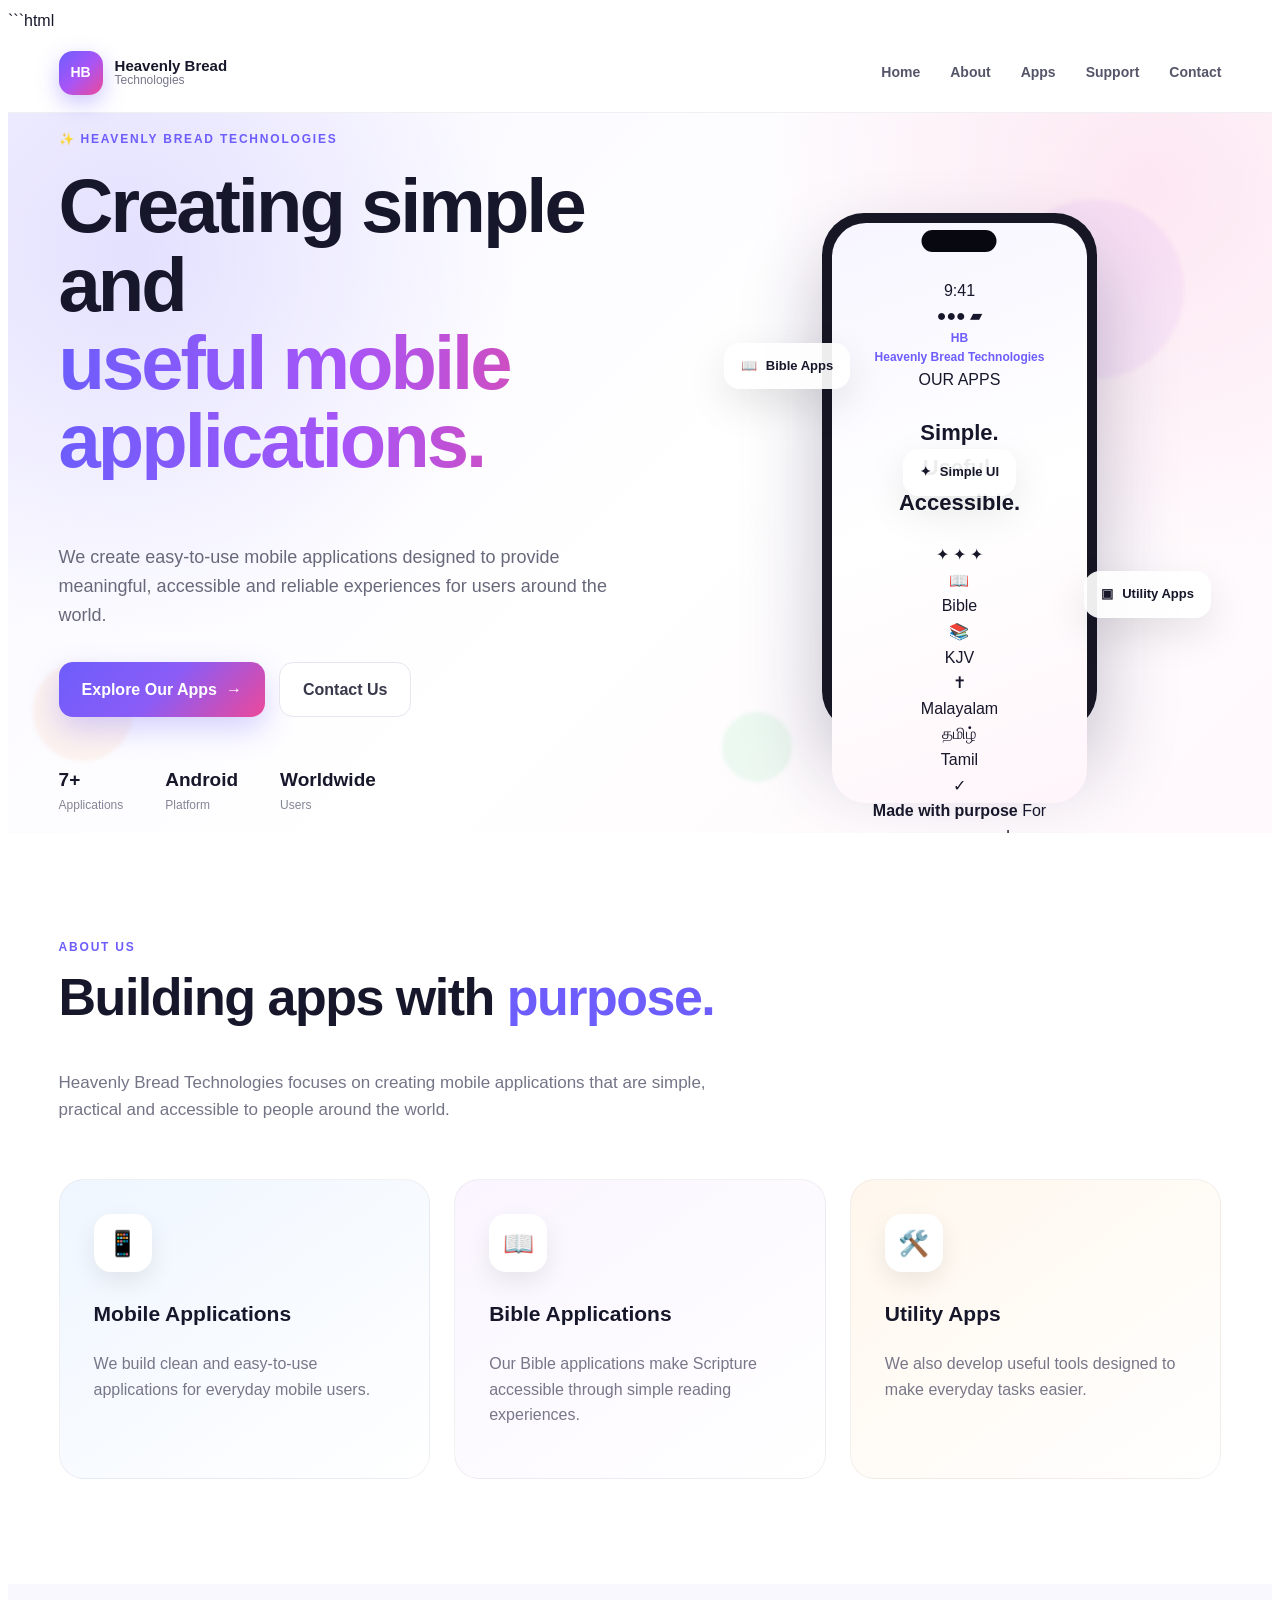
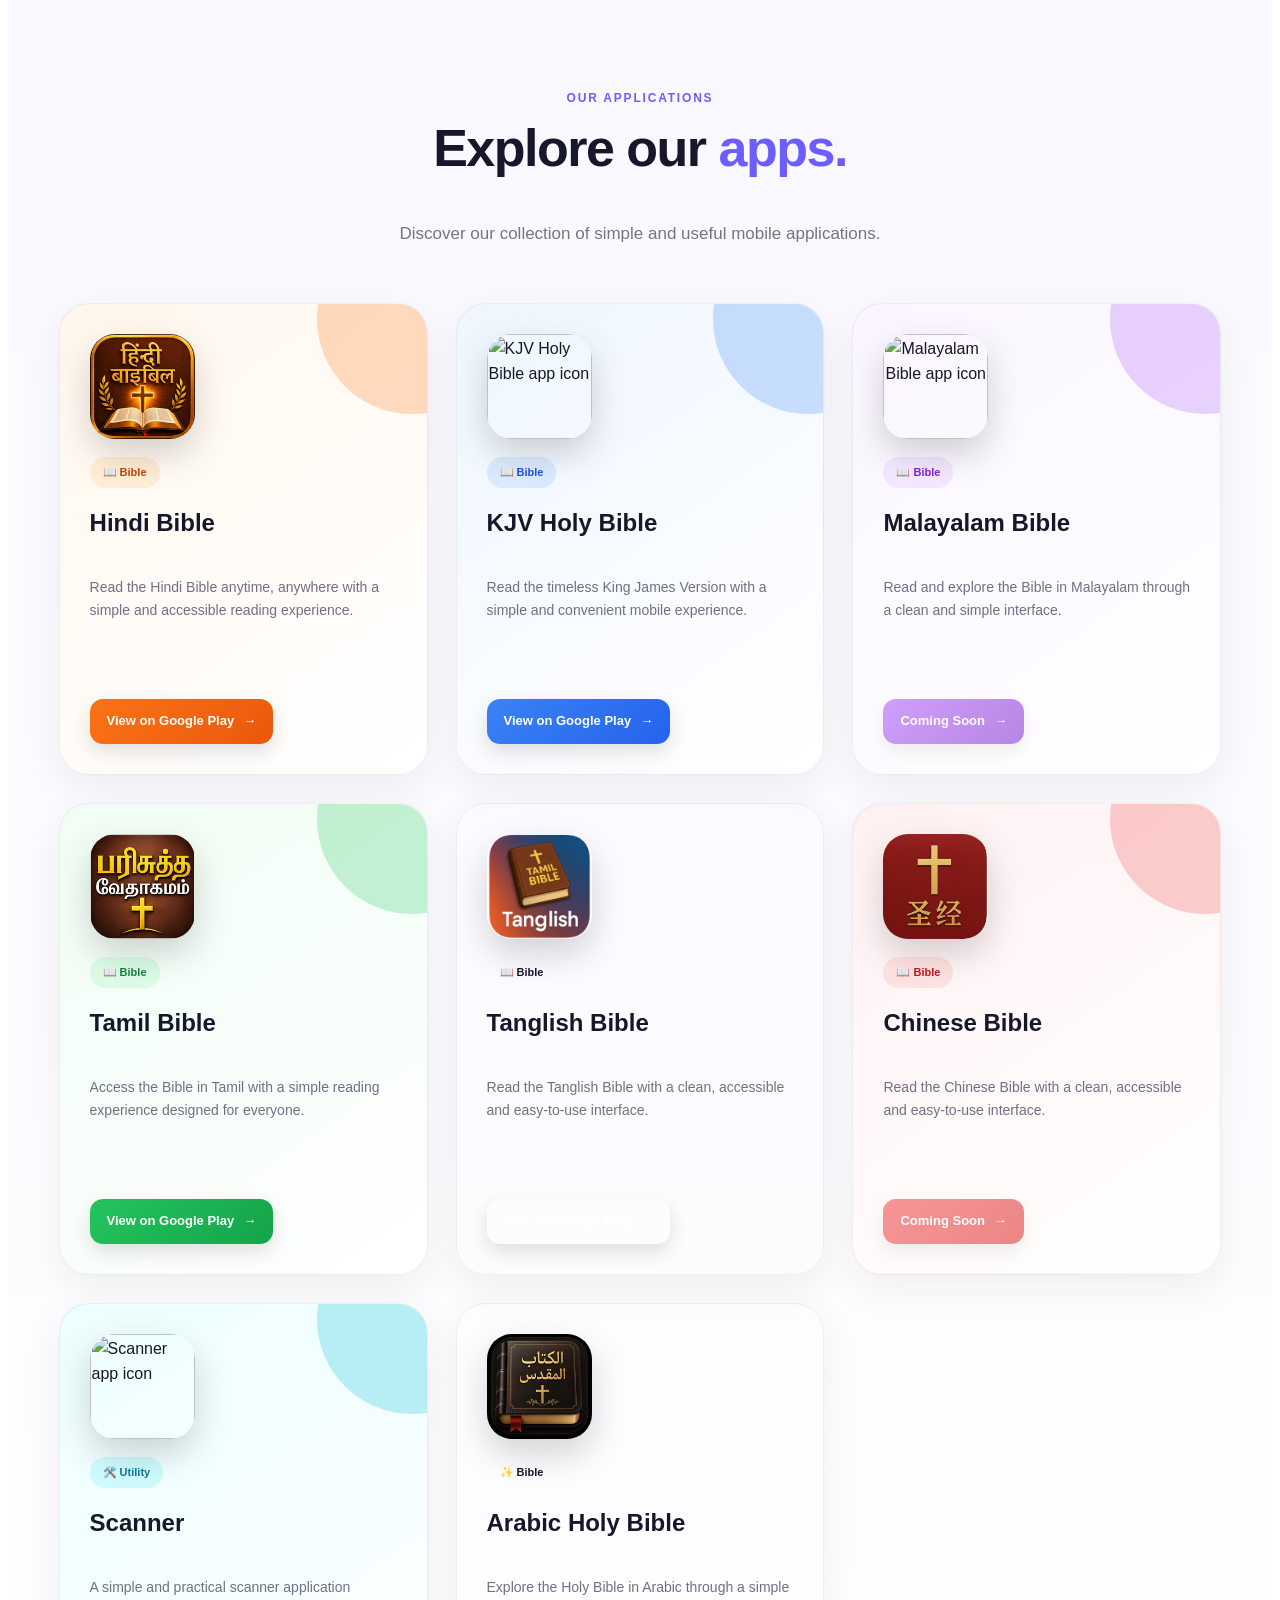
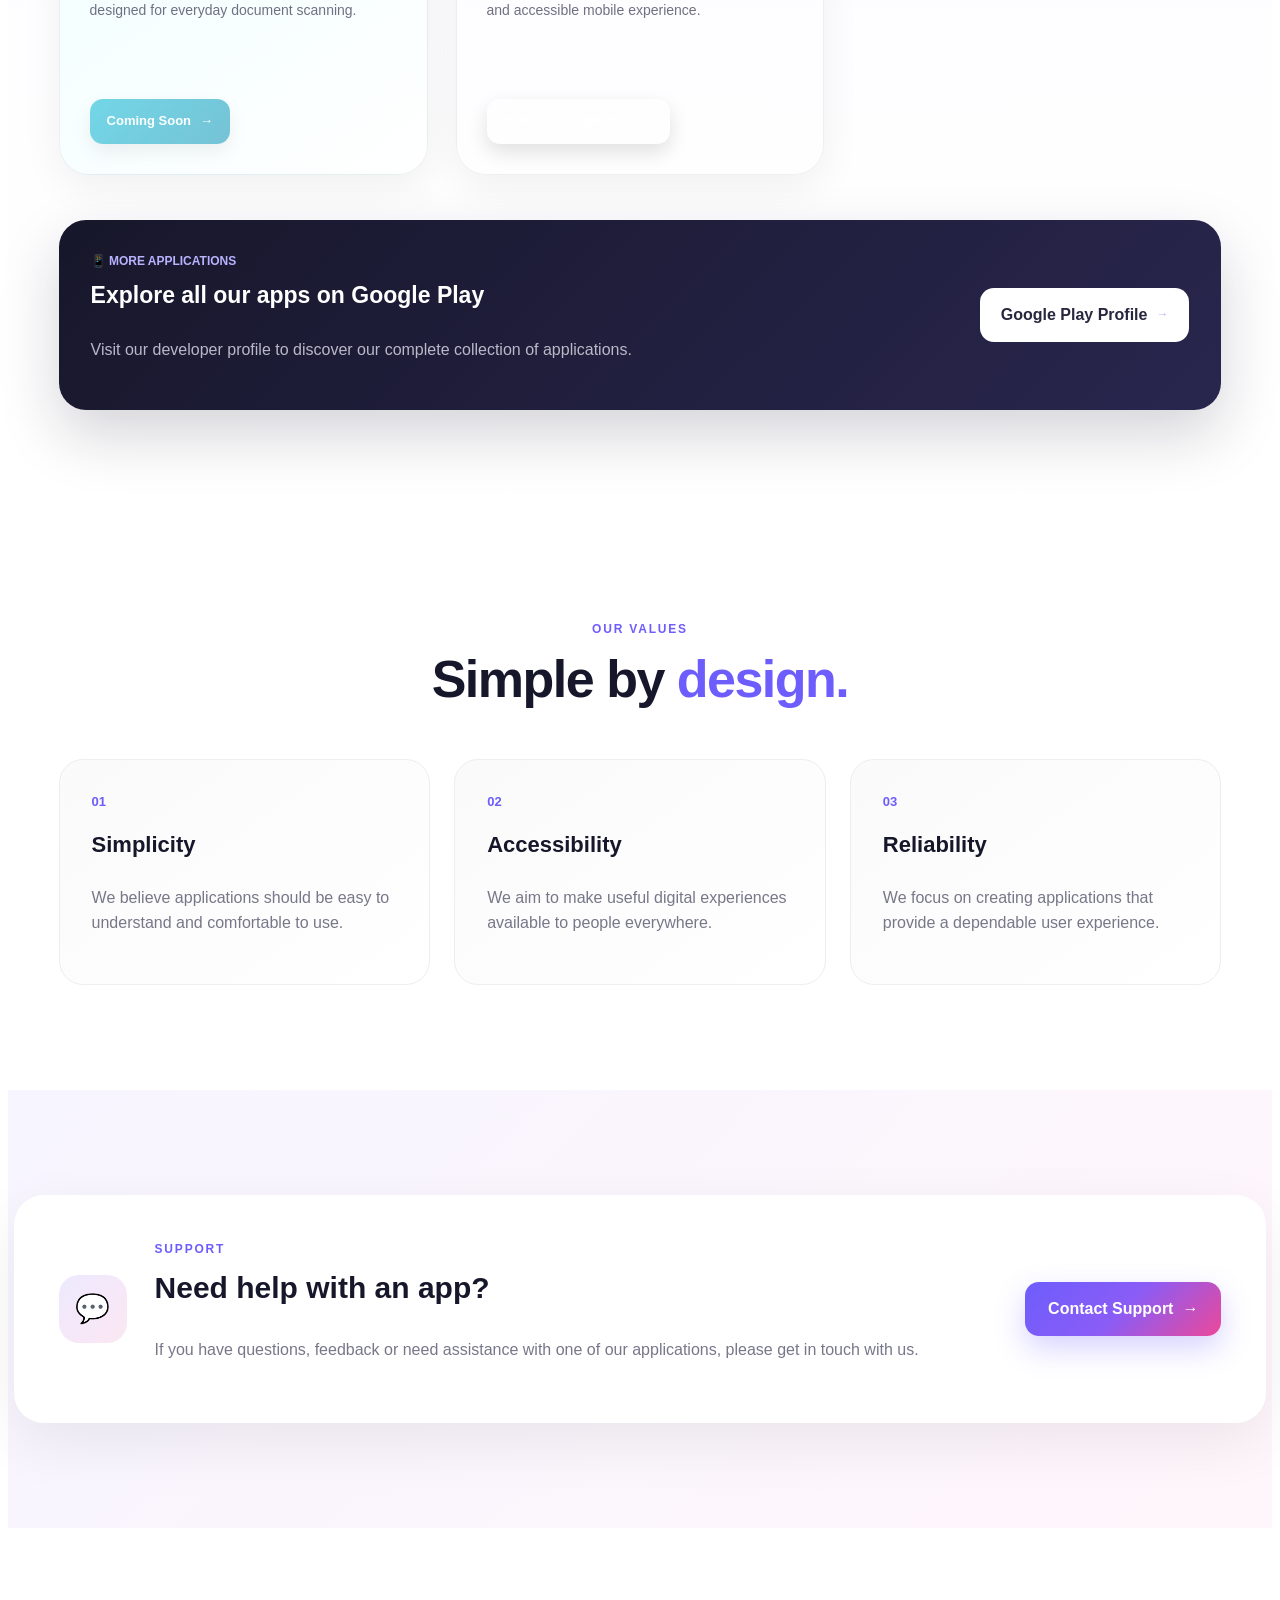
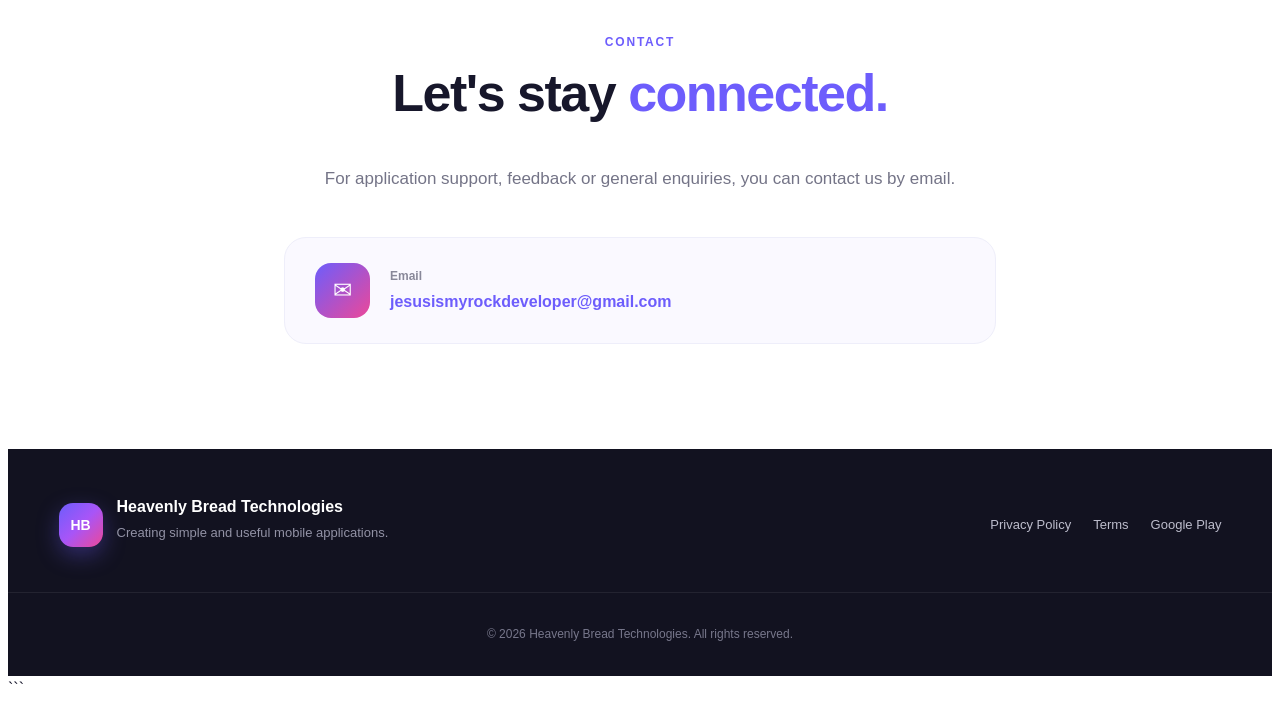
==== commit 180dbe89: "Update index.html" ====
--- a/index.html
+++ b/index.html
@@ -1,6 +1,9 @@
+```html
 <!DOCTYPE html>
 <html lang="en">
+
 <head>
+
     <meta charset="UTF-8">
 
     <meta name="viewport"
@@ -18,14 +21,24 @@
     <meta name="theme-color"
           content="#6d5dfc">
 
-    <title>Heavenly Bread Technologies | Mobile Applications</title>
+    <meta name="color-scheme"
+          content="light">
+
+    <title>
+        Heavenly Bread Technologies | Mobile Applications
+    </title>
 
     <link rel="stylesheet" href="styles.css">
+
 </head>
 
+
 <body>
 
-<!-- ================= HEADER ================= -->
+
+<!-- =====================================================
+     HEADER
+===================================================== -->
 
 <header class="header">
 
@@ -38,19 +51,41 @@
             </div>
 
             <div class="logo-text">
-                <strong>Heavenly Bread</strong>
-                <span>Technologies</span>
+
+                <strong>
+                    Heavenly Bread
+                </strong>
+
+                <span>
+                    Technologies
+                </span>
+
             </div>
 
         </a>
 
+
         <nav class="nav">
 
-            <a href="#home">Home</a>
-            <a href="#about">About</a>
-            <a href="#apps">Apps</a>
-            <a href="#support">Support</a>
-            <a href="#contact">Contact</a>
+            <a href="#home">
+                Home
+            </a>
+
+            <a href="#about">
+                About
+            </a>
+
+            <a href="#apps">
+                Apps
+            </a>
+
+            <a href="#support">
+                Support
+            </a>
+
+            <a href="#contact">
+                Contact
+            </a>
 
         </nav>
 
@@ -59,15 +94,27 @@
 </header>
 
 
-<!-- ================= HERO ================= -->
+
+<!-- =====================================================
+     HERO
+===================================================== -->
 
 <section id="home" class="hero">
 
+
+    <!-- Background shapes -->
+
     <div class="hero-shape shape-one"></div>
+
     <div class="hero-shape shape-two"></div>
+
     <div class="hero-shape shape-three"></div>
 
+
     <div class="container hero-container">
+
+
+        <!-- HERO CONTENT -->
 
         <div class="hero-content">
 
@@ -75,44 +122,89 @@
                 ✨ HEAVENLY BREAD TECHNOLOGIES
             </span>
 
+
             <h1>
+
                 Creating simple and
-                <span>useful mobile applications.</span>
+
+                <span>
+                    useful mobile applications.
+                </span>
+
             </h1>
 
+
             <p>
-                We create easy-to-use mobile applications designed
-                to provide meaningful, accessible and reliable
-                experiences for users around the world.
+
+                We create easy-to-use mobile applications
+                designed to provide meaningful, accessible
+                and reliable experiences for users around
+                the world.
+
             </p>
 
+
             <div class="hero-buttons">
 
-                <a href="#apps" class="primary-button">
-                    Explore Our Apps →
+                <a
+                    href="#apps"
+                    class="primary-button"
+                >
+                    Explore Our Apps
+                    <span>→</span>
                 </a>
 
-                <a href="#contact" class="secondary-button">
+
+                <a
+                    href="#contact"
+                    class="secondary-button"
+                >
                     Contact Us
                 </a>
 
             </div>
 
+
+            <!-- HERO STATS -->
+
             <div class="hero-stats">
 
                 <div>
-                    <strong>7+</strong>
-                    <span>Applications</span>
-                </div>
+
+                    <strong>
+                        7+
+                    </strong>
+
+                    <span>
+                        Applications
+                    </span>
+
+                </div>
+
 
                 <div>
-                    <strong>Android</strong>
-                    <span>Platform</span>
-                </div>
+
+                    <strong>
+                        Android
+                    </strong>
+
+                    <span>
+                        Platform
+                    </span>
+
+                </div>
+
 
                 <div>
-                    <strong>Worldwide</strong>
-                    <span>Users</span>
+
+                    <strong>
+                        Worldwide
+                    </strong>
+
+                    <span>
+                        Users
+                    </span>
+
                 </div>
 
             </div>
@@ -120,49 +212,273 @@
         </div>
 
 
-        <!-- HERO VISUAL -->
+
+        <!-- =================================================
+             ANIMATED MOBILE SHOWCASE
+        ================================================= -->
 
         <div class="hero-visual">
 
+
+            <!-- Colorful glow -->
+
+            <div class="visual-glow visual-glow-one"></div>
+
+            <div class="visual-glow visual-glow-two"></div>
+
+
+            <!-- Floating card -->
+
             <div class="floating-card floating-card-one">
-                📖
-                <span>Bible Apps</span>
-            </div>
+
+                <span class="floating-icon bible-icon">
+                    📖
+                </span>
+
+                <span>
+                    Bible Apps
+                </span>
+
+            </div>
+
+
+            <!-- Floating card -->
 
             <div class="floating-card floating-card-two">
-                📱
-                <span>Simple UI</span>
-            </div>
-
-            <div class="phone">
-
-                <div class="phone-camera"></div>
-
-                <div class="phone-screen">
-
-                    <div class="phone-header">
-                        Heavenly Bread
+
+                <span class="floating-icon scanner-icon">
+                    ▣
+                </span>
+
+                <span>
+                    Utility Apps
+                </span>
+
+            </div>
+
+
+            <!-- Floating card -->
+
+            <div class="floating-card floating-card-three">
+
+                <span class="floating-icon star-icon">
+                    ✦
+                </span>
+
+                <span>
+                    Simple UI
+                </span>
+
+            </div>
+
+
+
+            <!-- PHONE -->
+
+            <div class="phone-showcase">
+
+
+                <div class="phone">
+
+
+                    <!-- Camera / notch -->
+
+                    <div class="phone-camera"></div>
+
+
+                    <div class="phone-screen">
+
+
+                        <!-- Status -->
+
+                        <div class="phone-status">
+
+                            <span>
+                                9:41
+                            </span>
+
+
+                            <div class="status-icons">
+
+                                <span>
+                                    ●●●
+                                </span>
+
+                                <span>
+                                    ▰
+                                </span>
+
+                            </div>
+
+                        </div>
+
+
+
+                        <!-- Phone header -->
+
+                        <div class="phone-header">
+
+
+                            <div class="mini-logo">
+                                HB
+                            </div>
+
+
+                            <div>
+
+                                <strong>
+                                    Heavenly Bread
+                                </strong>
+
+                                <span>
+                                    Technologies
+                                </span>
+
+                            </div>
+
+
+                        </div>
+
+
+
+                        <!-- Main colorful card -->
+
+                        <div class="phone-main-card">
+
+
+                            <div class="main-card-glow"></div>
+
+
+                            <span class="main-card-label">
+                                OUR APPS
+                            </span>
+
+
+                            <h3>
+
+                                Simple.
+
+                                <br>
+
+                                Useful.
+
+                                <br>
+
+                                <strong>
+                                    Accessible.
+                                </strong>
+
+                            </h3>
+
+
+                            <div class="main-card-stars">
+                                ✦ ✦ ✦
+                            </div>
+
+
+                        </div>
+
+
+
+                        <!-- App icons -->
+
+                        <div class="phone-apps">
+
+
+                            <div class="phone-app">
+
+                                <div class="phone-app-icon icon-orange">
+                                    📖
+                                </div>
+
+                                <span>
+                                    Bible
+                                </span>
+
+                            </div>
+
+
+                            <div class="phone-app">
+
+                                <div class="phone-app-icon icon-blue">
+                                    📚
+                                </div>
+
+                                <span>
+                                    KJV
+                                </span>
+
+                            </div>
+
+
+                            <div class="phone-app">
+
+                                <div class="phone-app-icon icon-purple">
+                                    ✝
+                                </div>
+
+                                <span>
+                                    Malayalam
+                                </span>
+
+                            </div>
+
+
+                            <div class="phone-app">
+
+                                <div class="phone-app-icon icon-green">
+                                    தமிழ்
+                                </div>
+
+                                <span>
+                                    Tamil
+                                </span>
+
+                            </div>
+
+
+                        </div>
+
+
+
+                        <!-- Bottom card -->
+
+                        <div class="phone-bottom-card">
+
+
+                            <div class="bottom-circle">
+                                ✓
+                            </div>
+
+
+                            <div>
+
+                                <strong>
+                                    Made with purpose
+                                </strong>
+
+                                <span>
+                                    For everyone, everywhere
+                                </span>
+
+                            </div>
+
+
+                        </div>
+
+
                     </div>
 
-                    <div class="phone-icon">
-                        HB
-                    </div>
-
-                    <h3>
-                        Mobile Apps
-                    </h3>
-
-                    <p>
-                        Simple. Useful. Accessible.
-                    </p>
-
-                    <div class="phone-line"></div>
-                    <div class="phone-line short"></div>
-                    <div class="phone-line"></div>
-
-                </div>
-
-            </div>
+                </div>
+
+
+                <!-- Phone shadow -->
+
+                <div class="phone-shadow"></div>
+
+
+            </div>
+
 
         </div>
 
@@ -171,11 +487,16 @@
 </section>
 
 
-<!-- ================= ABOUT ================= -->
+
+<!-- =====================================================
+     ABOUT
+===================================================== -->
 
 <section id="about" class="section about-section">
 
+
     <div class="container">
+
 
         <div class="section-heading">
 
@@ -183,74 +504,112 @@
                 ABOUT US
             </span>
 
+
             <h2>
+
                 Building apps with
-                <span>purpose.</span>
+
+                <span>
+                    purpose.
+                </span>
+
             </h2>
 
+
             <p>
+
                 Heavenly Bread Technologies focuses on creating
                 mobile applications that are simple, practical
                 and accessible to people around the world.
+
             </p>
 
         </div>
 
 
+
         <div class="about-grid">
 
+
+            <!-- About 1 -->
+
             <div class="about-card about-blue">
+
 
                 <div class="about-icon">
                     📱
                 </div>
+
 
                 <h3>
                     Mobile Applications
                 </h3>
 
+
                 <p>
+
                     We build clean and easy-to-use applications
                     for everyday mobile users.
+
                 </p>
 
-            </div>
-
+
+            </div>
+
+
+
+            <!-- About 2 -->
 
             <div class="about-card about-purple">
+
 
                 <div class="about-icon">
                     📖
                 </div>
+
 
                 <h3>
                     Bible Applications
                 </h3>
 
+
                 <p>
+
                     Our Bible applications make Scripture
                     accessible through simple reading experiences.
+
                 </p>
 
-            </div>
-
+
+            </div>
+
+
+
+            <!-- About 3 -->
 
             <div class="about-card about-orange">
+
 
                 <div class="about-icon">
                     🛠️
                 </div>
+
 
                 <h3>
                     Utility Apps
                 </h3>
 
+
                 <p>
+
                     We also develop useful tools designed
                     to make everyday tasks easier.
+
                 </p>
 
-            </div>
+
+            </div>
+
 
         </div>
 
@@ -259,39 +618,61 @@
 </section>
 
 
-<!-- ================= APPS ================= -->
+
+<!-- =====================================================
+     APPLICATIONS
+===================================================== -->
 
 <section id="apps" class="section apps-section">
 
+
     <div class="container">
 
+
         <div class="section-heading centered">
+
 
             <span class="section-label">
                 OUR APPLICATIONS
             </span>
 
+
             <h2>
+
                 Explore our
-                <span>apps.</span>
+
+                <span>
+                    apps.
+                </span>
+
             </h2>
 
+
             <p>
+
                 Discover our collection of simple and useful
                 mobile applications.
+
             </p>
 
+
         </div>
 
 
+
         <div class="apps-grid">
 
 
-            <!-- HINDI BIBLE -->
+
+            <!-- =================================================
+                 HINDI BIBLE
+            ================================================= -->
 
             <article class="app-card app-hindi">
 
+
                 <div class="app-top">
+
 
                     <img
                         src="images/hindi-bible.png"
@@ -299,39 +680,57 @@
                         class="app-icon"
                     >
 
+
                     <span class="app-category">
                         📖 Bible
                     </span>
 
-                </div>
+
+                </div>
+
 
                 <h3>
                     Hindi Bible
                 </h3>
 
+
                 <p>
+
                     Read the Hindi Bible anytime, anywhere with
                     a simple and accessible reading experience.
+
                 </p>
+
 
                 <a
                     href="https://play.google.com/store/apps/details?id=com.jesus.rock.hindi_bible&pli=1"
                     class="app-button"
                     target="_blank"
-                    rel="noopener"
+                    rel="noopener noreferrer"
                 >
+
                     View on Google Play
-                    <span>→</span>
+
+                    <span>
+                        →
+                    </span>
+
                 </a>
 
+
             </article>
 
 
-            <!-- KJV BIBLE -->
+
+            <!-- =================================================
+                 KJV BIBLE
+            ================================================= -->
 
             <article class="app-card app-kjv">
 
+
                 <div class="app-top">
+
 
                     <img
                         src="images/kjv-bible.png"
@@ -339,39 +738,57 @@
                         class="app-icon"
                     >
 
+
                     <span class="app-category">
                         📖 Bible
                     </span>
 
-                </div>
+
+                </div>
+
 
                 <h3>
                     KJV Holy Bible
                 </h3>
 
+
                 <p>
+
                     Read the timeless King James Version with
                     a simple and convenient mobile experience.
+
                 </p>
 
-                 <a
+
+                <a
                     href="https://play.google.com/store/apps/details?id=com.jesus.rock.kjv_bible"
                     class="app-button"
                     target="_blank"
-                    rel="noopener"
+                    rel="noopener noreferrer"
                 >
+
                     View on Google Play
-                    <span>→</span>
+
+                    <span>
+                        →
+                    </span>
+
                 </a>
 
+
             </article>
 
 
-            <!-- MALAYALAM BIBLE -->
+
+            <!-- =================================================
+                 MALAYALAM BIBLE
+            ================================================= -->
 
             <article class="app-card app-malayalam">
 
+
                 <div class="app-top">
+
 
                     <img
                         src="images/malayalam-bible.png"
@@ -379,37 +796,56 @@
                         class="app-icon"
                     >
 
+
                     <span class="app-category">
                         📖 Bible
                     </span>
 
-                </div>
+
+                </div>
+
 
                 <h3>
                     Malayalam Bible
                 </h3>
 
+
                 <p>
+
                     Read and explore the Bible in Malayalam
                     through a clean and simple interface.
+
                 </p>
+
 
                 <a
                     href="#"
                     class="app-button disabled"
+                    aria-disabled="true"
                 >
+
                     Coming Soon
-                    <span>→</span>
+
+                    <span>
+                        →
+                    </span>
+
                 </a>
 
+
             </article>
 
 
-            <!-- TAMIL BIBLE -->
+
+            <!-- =================================================
+                 TAMIL BIBLE
+            ================================================= -->
 
             <article class="app-card app-tamil">
 
+
                 <div class="app-top">
+
 
                     <img
                         src="images/tamil-bible.png"
@@ -417,75 +853,115 @@
                         class="app-icon"
                     >
 
+
                     <span class="app-category">
                         📖 Bible
                     </span>
 
-                </div>
+
+                </div>
+
 
                 <h3>
                     Tamil Bible
                 </h3>
 
+
                 <p>
+
                     Access the Bible in Tamil with a simple
                     reading experience designed for everyone.
+
                 </p>
 
-                 <a
+
+                <a
                     href="https://play.google.com/store/apps/details?id=com.jesus.rock.tamilbible"
                     class="app-button"
                     target="_blank"
-                    rel="noopener"
+                    rel="noopener noreferrer"
                 >
-                  View on Google Play
-                    <span>→</span>
+
+                    View on Google Play
+
+                    <span>
+                        →
+                    </span>
+
                 </a>
 
+
             </article>
 
- <article class="app-card app-tanglish">
+
+
+            <!-- =================================================
+                 TANGLISH BIBLE
+            ================================================= -->
+
+            <article class="app-card app-tanglish">
+
 
                 <div class="app-top">
+
 
                     <img
                         src="images/tanglish-bible.png"
-                        alt="Chinese Bible app icon"
+                        alt="Tanglish Bible app icon"
                         class="app-icon"
                     >
 
+
                     <span class="app-category">
                         📖 Bible
                     </span>
 
-                </div>
+
+                </div>
+
 
                 <h3>
                     Tanglish Bible
                 </h3>
 
+
                 <p>
+
                     Read the Tanglish Bible with a clean,
                     accessible and easy-to-use interface.
+
                 </p>
 
-            
-                 <a
+
+                <a
                     href="https://play.google.com/store/apps/details?id=com.jesus.rock.tamilbible.tanglish"
                     class="app-button"
                     target="_blank"
-                    rel="noopener"
+                    rel="noopener noreferrer"
                 >
-                  View on Google Play
-                    <span>→</span>
+
+                    View on Google Play
+
+                    <span>
+                        →
+                    </span>
+
                 </a>
 
+
             </article>
-            <!-- CHINESE BIBLE -->
+
+
+
+            <!-- =================================================
+                 CHINESE BIBLE
+            ================================================= -->
 
             <article class="app-card app-chinese">
 
+
                 <div class="app-top">
+
 
                     <img
                         src="images/chinese-bible.png"
@@ -493,37 +969,56 @@
                         class="app-icon"
                     >
 
+
                     <span class="app-category">
                         📖 Bible
                     </span>
 
-                </div>
+
+                </div>
+
 
                 <h3>
                     Chinese Bible
                 </h3>
 
+
                 <p>
+
                     Read the Chinese Bible with a clean,
                     accessible and easy-to-use interface.
+
                 </p>
+
 
                 <a
                     href="#"
                     class="app-button disabled"
+                    aria-disabled="true"
                 >
+
                     Coming Soon
-                    <span>→</span>
+
+                    <span>
+                        →
+                    </span>
+
                 </a>
 
+
             </article>
 
 
-            <!-- SCANNER -->
+
+            <!-- =================================================
+                 SCANNER
+            ================================================= -->
 
             <article class="app-card app-scanner">
 
+
                 <div class="app-top">
+
 
                     <img
                         src="images/scanner.png"
@@ -531,150 +1026,217 @@
                         class="app-icon"
                     >
 
+
                     <span class="app-category">
                         🛠️ Utility
                     </span>
 
-                </div>
+
+                </div>
+
 
                 <h3>
                     Scanner
                 </h3>
 
+
                 <p>
+
                     A simple and practical scanner application
                     designed for everyday document scanning.
+
                 </p>
+
 
                 <a
                     href="#"
                     class="app-button disabled"
+                    aria-disabled="true"
                 >
+
                     Coming Soon
-                    <span>→</span>
+
+                    <span>
+                        →
+                    </span>
+
                 </a>
 
+
             </article>
 
 
-            <!-- APP 7 -->
+
+            <!-- =================================================
+                 ARABIC HOLY BIBLE
+            ================================================= -->
 
             <article class="app-card app-arabic">
 
+
                 <div class="app-top">
+
 
                     <img
                         src="images/arabic-bible.png"
-                        alt="Mobile application icon"
+                        alt="Arabic Holy Bible app icon"
                         class="app-icon"
                     >
 
+
                     <span class="app-category">
-                        ✨ New
-                    </span>
-
-                </div>
+                        ✨ Bible
+                    </span>
+
+
+                </div>
+
 
                 <h3>
                     Arabic Holy Bible
                 </h3>
 
+
                 <p>
-                    More useful applications are being developed
-                    for our growing collection.
+
+                    Explore the Holy Bible in Arabic through
+                    a simple and accessible mobile experience.
+
                 </p>
 
-               <a
+
+                <a
                     href="https://play.google.com/store/apps/details?id=com.jesus.rock.holybible.arabic_bible"
                     class="app-button"
                     target="_blank"
-                    rel="noopener"
+                    rel="noopener noreferrer"
                 >
+
                     View on Google Play
-                    <span>→</span>
+
+                    <span>
+                        →
+                    </span>
+
                 </a>
 
+
             </article>
 
 
         </div>
 
 
-        <!-- GOOGLE PLAY -->
+
+        <!-- =================================================
+             GOOGLE PLAY DEVELOPER PROFILE
+        ================================================= -->
 
         <div class="developer-box">
 
+
             <div>
 
                 <span>
-                    📱 More applications
+                    📱 MORE APPLICATIONS
                 </span>
+
 
                 <h3>
                     Explore all our apps on Google Play
                 </h3>
 
+
                 <p>
+
                     Visit our developer profile to discover
                     our complete collection of applications.
+
                 </p>
 
             </div>
+
 
             <a
                 href="https://play.google.com/store/apps/dev?id=6319046963146849370"
                 target="_blank"
-                rel="noopener"
+                rel="noopener noreferrer"
                 class="developer-button"
             >
-                Google Play Profile →
+
+                Google Play Profile
+                <span>→</span>
+
             </a>
 
+
         </div>
 
+
     </div>
 
 </section>
 
 
-<!-- ================= VALUES ================= -->
+
+<!-- =====================================================
+     VALUES
+===================================================== -->
 
 <section class="section values-section">
 
+
     <div class="container">
 
+
         <div class="section-heading centered">
+
 
             <span class="section-label">
                 OUR VALUES
             </span>
 
+
             <h2>
+
                 Simple by
-                <span>design.</span>
+
+                <span>
+                    design.
+                </span>
+
             </h2>
 
+
         </div>
 
 
+
         <div class="values-grid">
+
 
             <div class="value-card">
 
                 <div class="value-number">
                     01
                 </div>
+
 
                 <h3>
                     Simplicity
                 </h3>
 
+
                 <p>
+
                     We believe applications should be easy
                     to understand and comfortable to use.
+
                 </p>
 
-            </div>
+
+            </div>
+
 
 
             <div class="value-card">
@@ -682,17 +1244,23 @@
                 <div class="value-number">
                     02
                 </div>
+
 
                 <h3>
                     Accessibility
                 </h3>
 
+
                 <p>
+
                     We aim to make useful digital experiences
                     available to people everywhere.
+
                 </p>
 
-            </div>
+
+            </div>
+
 
 
             <div class="value-card">
@@ -700,17 +1268,23 @@
                 <div class="value-number">
                     03
                 </div>
+
 
                 <h3>
                     Reliability
                 </h3>
 
+
                 <p>
+
                     We focus on creating applications that
                     provide a dependable user experience.
+
                 </p>
 
-            </div>
+
+            </div>
+
 
         </div>
 
@@ -719,76 +1293,110 @@
 </section>
 
 
-<!-- ================= SUPPORT ================= -->
+
+<!-- =====================================================
+     SUPPORT
+===================================================== -->
 
 <section id="support" class="section support-section">
 
+
     <div class="container support-box">
+
 
         <div class="support-icon">
             💬
         </div>
 
+
         <div>
 
             <span class="section-label">
                 SUPPORT
             </span>
 
+
             <h2>
                 Need help with an app?
             </h2>
 
+
             <p>
+
                 If you have questions, feedback or need
                 assistance with one of our applications,
                 please get in touch with us.
+
             </p>
 
         </div>
+
 
         <a
             href="mailto:jesusismyrockdeveloper@gmail.com"
             class="primary-button"
         >
-            Contact Support →
+
+            Contact Support
+            <span>→</span>
+
         </a>
 
+
     </div>
 
 </section>
 
 
-<!-- ================= CONTACT ================= -->
+
+<!-- =====================================================
+     CONTACT
+===================================================== -->
 
 <section id="contact" class="section contact-section">
 
+
     <div class="container">
 
+
         <div class="section-heading centered">
+
 
             <span class="section-label">
                 CONTACT
             </span>
 
+
             <h2>
+
                 Let's stay
-                <span>connected.</span>
+
+                <span>
+                    connected.
+                </span>
+
             </h2>
 
+
             <p>
+
                 For application support, feedback or general
                 enquiries, you can contact us by email.
+
             </p>
 
+
         </div>
 
 
+
         <div class="contact-card">
+
 
             <div class="contact-icon">
                 ✉
             </div>
+
 
             <div>
 
@@ -796,30 +1404,42 @@
                     Email
                 </span>
 
+
                 <a href="mailto:jesusismyrockdeveloper@gmail.com">
+
                     jesusismyrockdeveloper@gmail.com
+
                 </a>
 
             </div>
 
+
         </div>
 
+
     </div>
 
 </section>
 
 
-<!-- ================= FOOTER ================= -->
+
+<!-- =====================================================
+     FOOTER
+===================================================== -->
 
 <footer class="footer">
 
+
     <div class="container footer-container">
 
+
         <div class="footer-brand">
+
 
             <div class="logo-mark">
                 HB
             </div>
+
 
             <div>
 
@@ -827,50 +1447,66 @@
                     Heavenly Bread Technologies
                 </strong>
 
+
                 <p>
                     Creating simple and useful mobile applications.
                 </p>
 
             </div>
 
+
         </div>
 
 
+
         <div class="footer-links">
+
 
             <a href="privacy-policy.html">
                 Privacy Policy
             </a>
 
+
             <a href="terms.html">
                 Terms
             </a>
 
+
             <a
                 href="https://play.google.com/store/apps/dev?id=6319046963146849370"
                 target="_blank"
-                rel="noopener"
+                rel="noopener noreferrer"
             >
                 Google Play
             </a>
 
+
         </div>
 
+
     </div>
 
 
+
     <div class="footer-bottom">
 
+
         <p>
+
             © 2026 Heavenly Bread Technologies.
             All rights reserved.
+
         </p>
 
+
     </div>
 
+
 </footer>
 
 
+
 </body>
+
 </html>
 ```
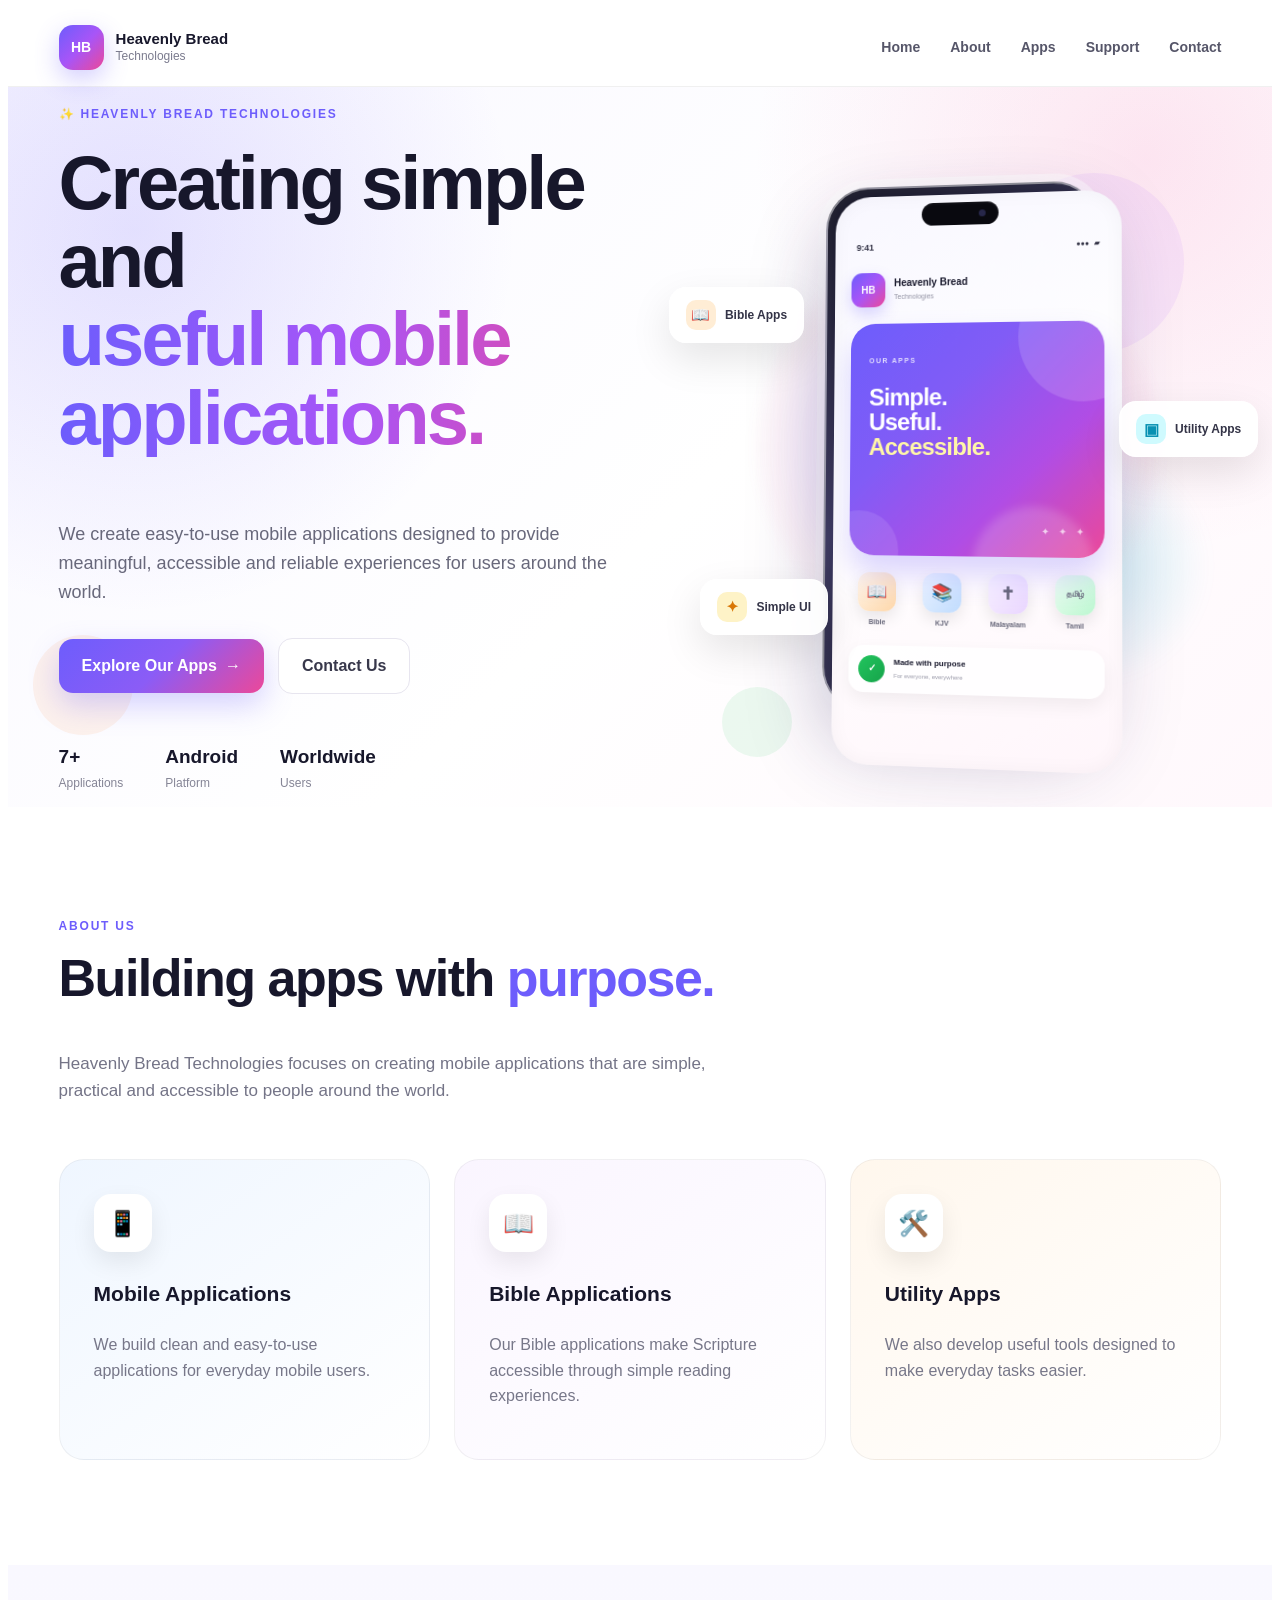
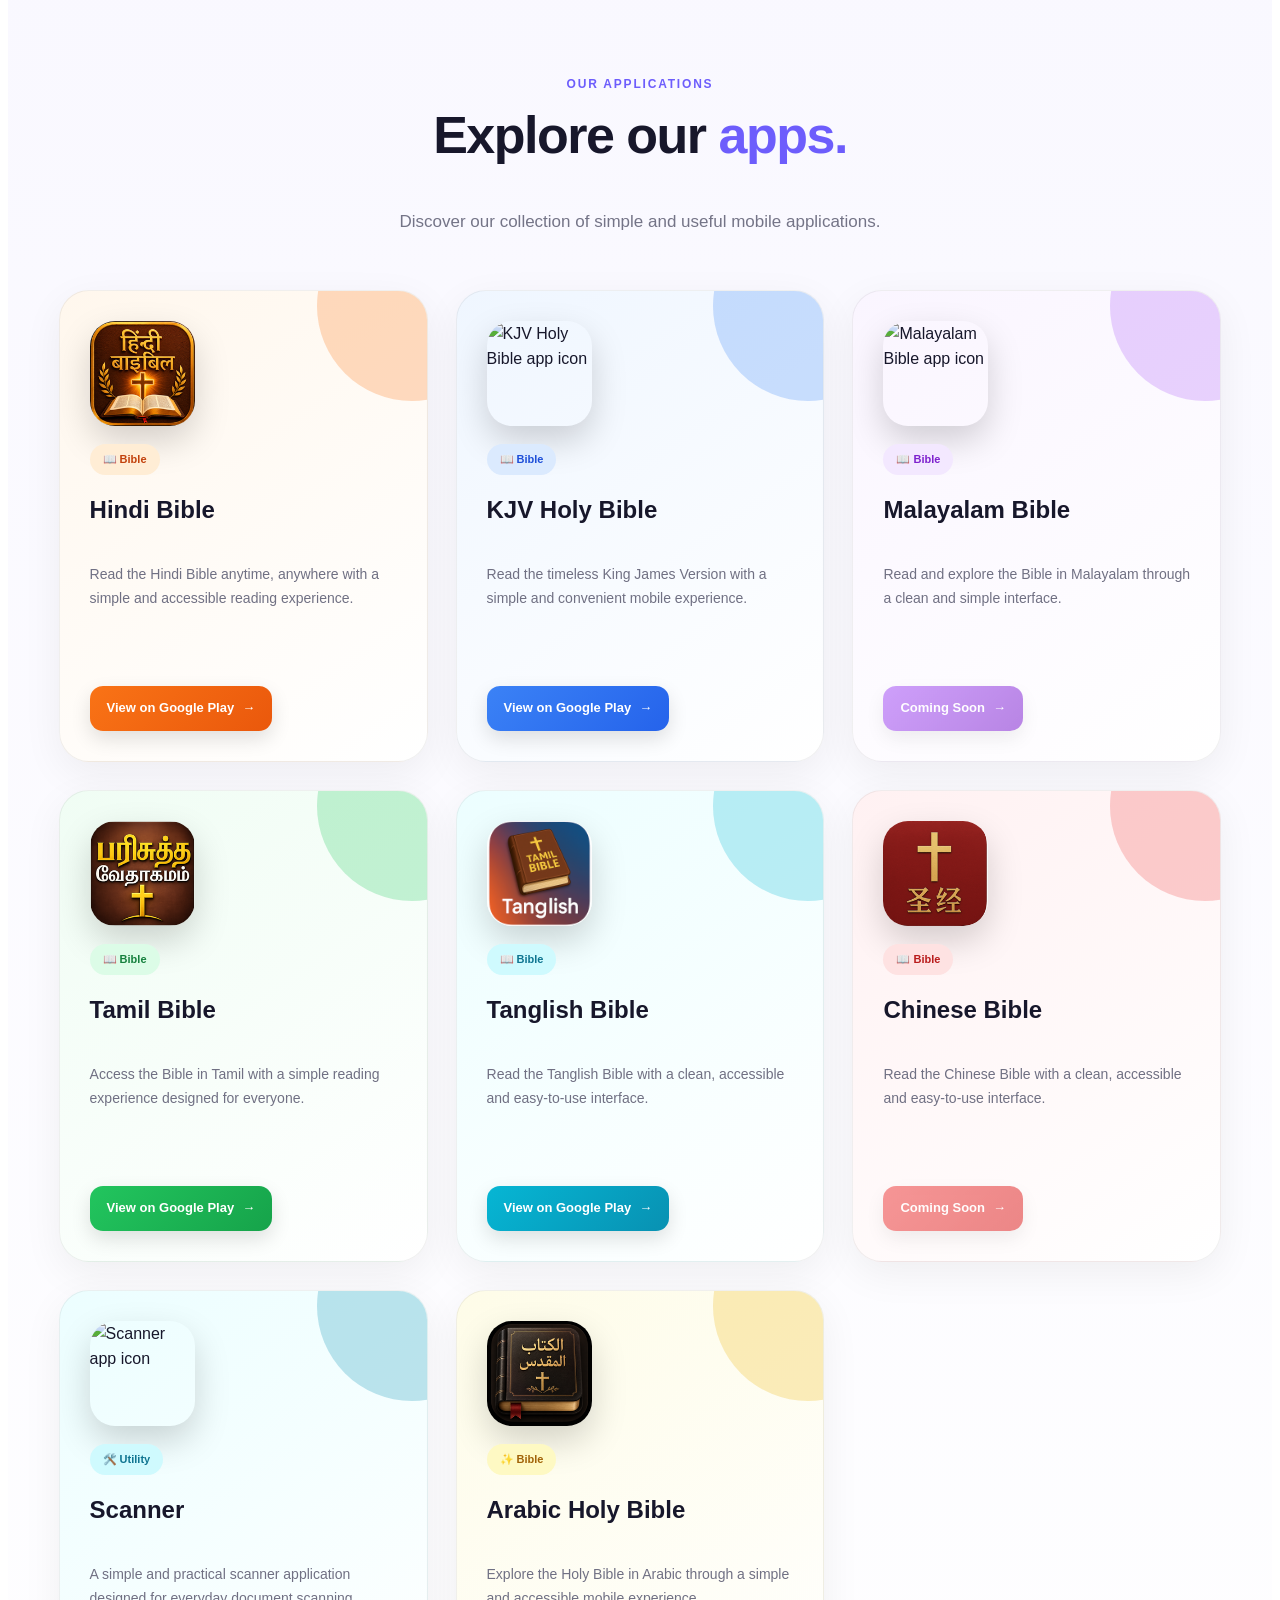
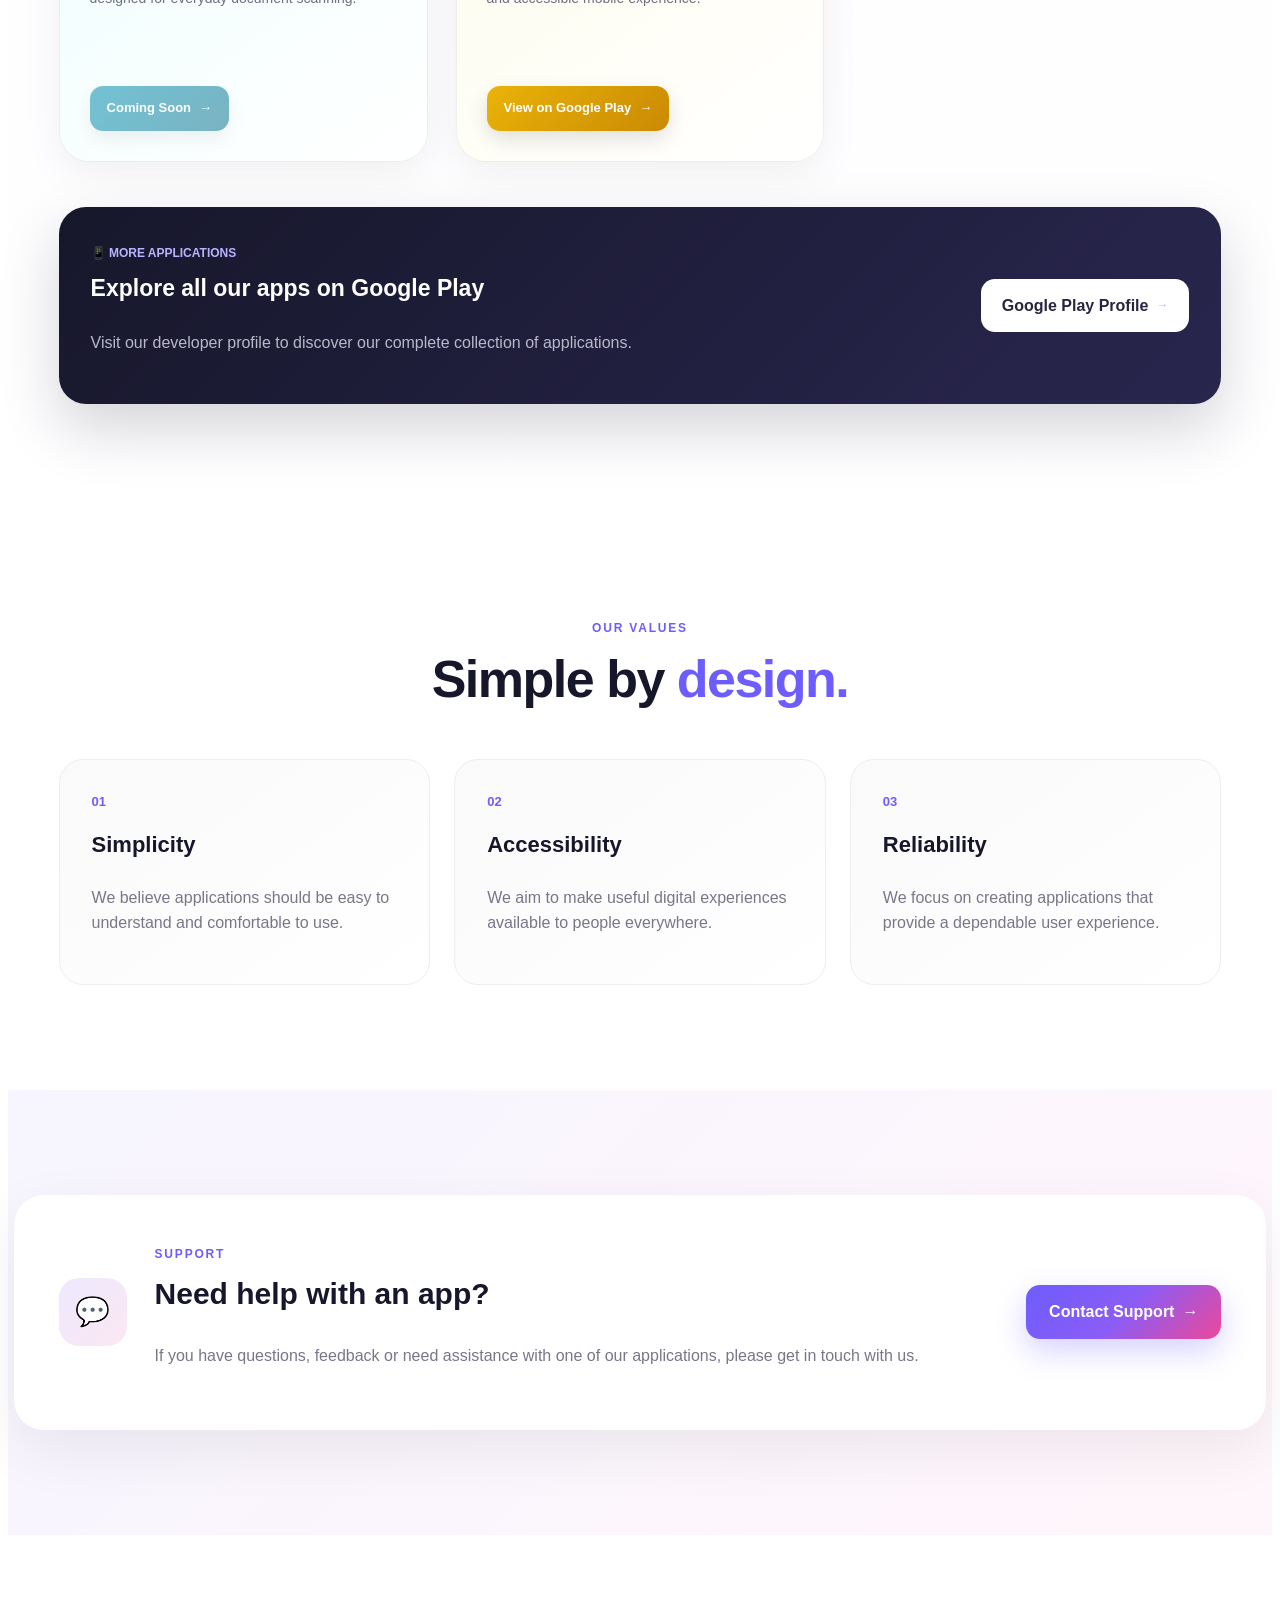
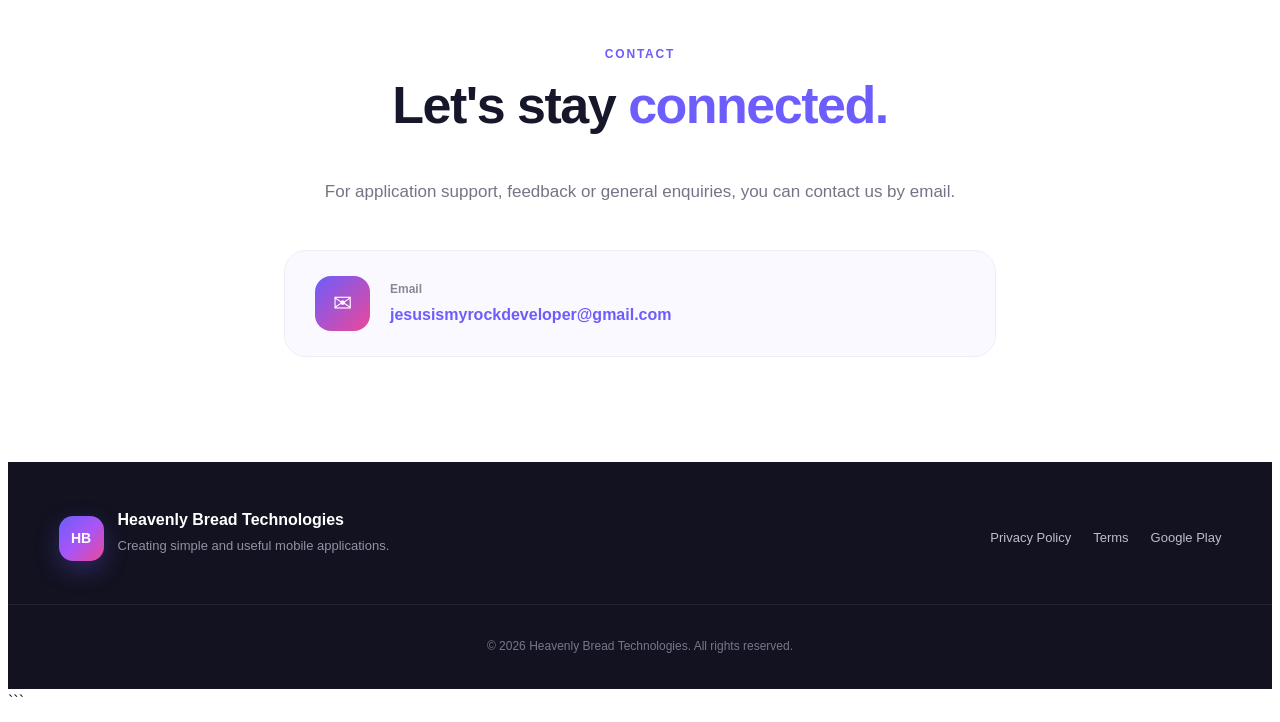
==== commit f224d526: "Update index.html" ====
--- a/index.html
+++ b/index.html
@@ -1,4 +1,3 @@
-```html
 <!DOCTYPE html>
 <html lang="en">
 
--- a/styles.css
+++ b/styles.css
@@ -1,7 +1,7 @@
 ```css
-/* =========================================
-   GLOBAL
-========================================= */
+/* =====================================================
+   RESET
+===================================================== */
 
 * {
     margin: 0;
@@ -24,10 +24,14 @@
 
     color: #17172b;
     background: #ffffff;
+
     line-height: 1.6;
+
+    overflow-x: hidden;
 }
 
 img {
+    display: block;
     max-width: 100%;
 }
 
@@ -35,56 +39,70 @@
     color: inherit;
 }
 
+
+/* =====================================================
+   CONTAINER
+===================================================== */
+
 .container {
     width: min(1180px, 92%);
-    margin: auto;
-}
-
-
-/* =========================================
+    margin-left: auto;
+    margin-right: auto;
+}
+
+
+/* =====================================================
    HEADER
-========================================= */
+===================================================== */
 
 .header {
     position: sticky;
     top: 0;
+
     z-index: 1000;
 
-    background: rgba(255, 255, 255, 0.88);
+    background: rgba(255, 255, 255, 0.9);
+
+    -webkit-backdrop-filter: blur(18px);
     backdrop-filter: blur(18px);
 
     border-bottom: 1px solid rgba(0, 0, 0, 0.06);
 }
 
 .nav-container {
-    height: 78px;
-
-    display: flex;
+    min-height: 78px;
+
+    display: flex;
+
     align-items: center;
     justify-content: space-between;
 }
 
 .logo {
     display: flex;
-    align-items: center;
+
+    align-items: center;
+
     gap: 12px;
 
     text-decoration: none;
 }
 
 .logo-mark {
-    width: 44px;
-    height: 44px;
-
-    display: flex;
+    width: 45px;
+    height: 45px;
+
+    display: flex;
+
     align-items: center;
     justify-content: center;
 
     border-radius: 14px;
 
-    color: white;
+    color: #ffffff;
+
+    font-size: 14px;
     font-weight: 900;
-    font-size: 14px;
 
     background:
         linear-gradient(
@@ -95,12 +113,14 @@
         );
 
     box-shadow:
-        0 8px 22px rgba(109, 93, 252, 0.35);
+        0 9px 25px rgba(109, 93, 252, 0.3);
 }
 
 .logo-text {
     display: flex;
+
     flex-direction: column;
+
     line-height: 1.15;
 }
 
@@ -109,23 +129,31 @@
 }
 
 .logo-text span {
+    margin-top: 3px;
+
+    color: #7b7b8e;
+
     font-size: 12px;
-    color: #77778a;
 }
 
 .nav {
     display: flex;
-    align-items: center;
+
+    align-items: center;
+
     gap: 30px;
 }
 
 .nav a {
-    text-decoration: none;
+    color: #565669;
+
     font-size: 14px;
     font-weight: 600;
-    color: #55556a;
-
-    transition: color 0.25s ease;
+
+    text-decoration: none;
+
+    transition:
+        color 0.25s ease;
 }
 
 .nav a:hover {
@@ -133,18 +161,20 @@
 }
 
 
-/* =========================================
+/* =====================================================
    HERO
-========================================= */
+===================================================== */
 
 .hero {
     position: relative;
+
+    min-height: 720px;
+
+    display: flex;
+
+    align-items: center;
+
     overflow: hidden;
-
-    min-height: 720px;
-
-    display: flex;
-    align-items: center;
 
     background:
         radial-gradient(
@@ -154,7 +184,7 @@
         ),
         radial-gradient(
             circle at 90% 10%,
-            rgba(236, 72, 153, 0.13),
+            rgba(236, 72, 153, 0.14),
             transparent 30%
         ),
         linear-gradient(
@@ -166,33 +196,43 @@
 }
 
 .hero-container {
+    position: relative;
+
+    z-index: 2;
+
     display: grid;
-    grid-template-columns: 1.05fr 0.95fr;
-    align-items: center;
-    gap: 60px;
-    position: relative;
-    z-index: 2;
-}
-
-.eyebrow,
-.section-label {
+
+    grid-template-columns:
+        minmax(0, 1.05fr)
+        minmax(380px, 0.95fr);
+
+    align-items: center;
+
+    gap: 55px;
+}
+
+.eyebrow {
     display: inline-block;
+
+    color: #6d5dfc;
 
     font-size: 12px;
     font-weight: 800;
+
     letter-spacing: 1.8px;
-
-    color: #6d5dfc;
 }
 
 .hero h1 {
+    max-width: 720px;
+
     margin-top: 18px;
 
-    font-size: clamp(44px, 6vw, 76px);
+    font-size:
+        clamp(44px, 6vw, 76px);
+
     line-height: 1.03;
+
     letter-spacing: -3px;
-
-    max-width: 720px;
 }
 
 .hero h1 span {
@@ -208,6 +248,7 @@
 
     -webkit-background-clip: text;
     background-clip: text;
+
     color: transparent;
 }
 
@@ -217,11 +258,15 @@
     margin-top: 25px;
 
     color: #68687b;
+
     font-size: 18px;
 }
 
 .hero-buttons {
     display: flex;
+
+    align-items: center;
+
     gap: 14px;
 
     margin-top: 32px;
@@ -232,11 +277,14 @@
 .app-button,
 .developer-button {
     display: inline-flex;
+
     align-items: center;
     justify-content: center;
-    gap: 9px;
+
+    gap: 8px;
 
     text-decoration: none;
+
     font-weight: 700;
 
     transition:
@@ -246,9 +294,10 @@
 
 .primary-button {
     padding: 14px 23px;
+
     border-radius: 14px;
 
-    color: white;
+    color: #ffffff;
 
     background:
         linear-gradient(
@@ -264,12 +313,14 @@
 
 .secondary-button {
     padding: 14px 23px;
+
     border-radius: 14px;
 
-    background: white;
+    color: #38384b;
+
+    background: #ffffff;
+
     border: 1px solid #e7e5ef;
-
-    color: #38384b;
 }
 
 .primary-button:hover,
@@ -277,8 +328,16 @@
     transform: translateY(-3px);
 }
 
+
+/* =====================================================
+   HERO STATS
+===================================================== */
+
 .hero-stats {
     display: flex;
+
+    align-items: flex-start;
+
     gap: 42px;
 
     margin-top: 48px;
@@ -286,6 +345,7 @@
 
 .hero-stats div {
     display: flex;
+
     flex-direction: column;
 }
 
@@ -294,98 +354,341 @@
 }
 
 .hero-stats span {
+    margin-top: 2px;
+
     color: #858596;
+
     font-size: 12px;
 }
 
 
-/* =========================================
-   HERO VISUAL
-========================================= */
+/* =====================================================
+   HERO SHAPES
+===================================================== */
+
+.hero-shape {
+    position: absolute;
+
+    border-radius: 50%;
+
+    pointer-events: none;
+
+    opacity: 0.65;
+}
+
+.shape-one {
+    width: 180px;
+    height: 180px;
+
+    right: 7%;
+    top: 12%;
+
+    background:
+        rgba(168, 85, 247, 0.12);
+}
+
+.shape-two {
+    width: 100px;
+    height: 100px;
+
+    left: 2%;
+    bottom: 10%;
+
+    background:
+        rgba(249, 115, 22, 0.12);
+}
+
+.shape-three {
+    width: 70px;
+    height: 70px;
+
+    right: 38%;
+    bottom: 7%;
+
+    background:
+        rgba(34, 197, 94, 0.14);
+}
+
+
+/* =====================================================
+   MOBILE SHOWCASE
+===================================================== */
 
 .hero-visual {
-    min-height: 500px;
-
     position: relative;
 
-    display: flex;
+    width: 100%;
+
+    min-height: 570px;
+
+    display: flex;
+
     align-items: center;
     justify-content: center;
-}
+
+    isolation: isolate;
+}
+
+
+/* =====================================================
+   GLOW
+===================================================== */
+
+.visual-glow {
+    position: absolute;
+
+    border-radius: 50%;
+
+    pointer-events: none;
+
+    z-index: -1;
+}
+
+.visual-glow-one {
+    width: 410px;
+    height: 410px;
+
+    background:
+        radial-gradient(
+            circle,
+            rgba(109, 93, 252, 0.24) 0%,
+            rgba(168, 85, 247, 0.13) 42%,
+            rgba(236, 72, 153, 0.05) 64%,
+            transparent 73%
+        );
+
+    filter: blur(5px);
+
+    animation:
+        glowPulse 5s ease-in-out infinite;
+}
+
+.visual-glow-two {
+    width: 240px;
+    height: 240px;
+
+    right: 2%;
+    bottom: 8%;
+
+    background:
+        radial-gradient(
+            circle,
+            rgba(6, 182, 212, 0.2),
+            transparent 70%
+        );
+
+    filter: blur(8px);
+
+    animation:
+        glowMove 6s ease-in-out infinite;
+}
+
+
+/* =====================================================
+   PHONE SHOWCASE
+===================================================== */
+
+.phone-showcase {
+    position: relative;
+
+    width: 300px;
+    height: 550px;
+
+    display: flex;
+
+    align-items: center;
+    justify-content: center;
+
+    animation:
+        phoneShowcaseFloat 6s ease-in-out infinite;
+}
+
+
+/* =====================================================
+   PHONE FRAME
+===================================================== */
 
 .phone {
     position: relative;
 
     width: 255px;
-    height: 500px;
-
-    padding: 10px;
-
-    border-radius: 42px;
-
-    background: #161625;
+    height: 510px;
+
+    padding: 8px;
+
+    border-radius: 43px;
+
+    background:
+        linear-gradient(
+            145deg,
+            #161625,
+            #38345c,
+            #161625
+        );
+
+    border: 2px solid rgba(255, 255, 255, 0.5);
 
     box-shadow:
-        0 40px 80px rgba(36, 28, 76, 0.28);
-
-    animation: phoneFloat 5s ease-in-out infinite;
-}
+        0 35px 80px rgba(40, 30, 90, 0.28),
+        0 0 0 8px rgba(255, 255, 255, 0.45),
+        inset 0 0 20px rgba(255, 255, 255, 0.08);
+
+    transform:
+        perspective(1000px)
+        rotateY(-7deg)
+        rotateX(2deg);
+
+    transition:
+        transform 0.5s ease,
+        box-shadow 0.5s ease;
+
+    z-index: 3;
+}
+
+.phone:hover {
+    transform:
+        perspective(1000px)
+        rotateY(0deg)
+        rotateX(0deg)
+        translateY(-8px);
+
+    box-shadow:
+        0 45px 95px rgba(40, 30, 90, 0.34),
+        0 0 0 8px rgba(255, 255, 255, 0.5);
+}
+
+
+/* =====================================================
+   PHONE CAMERA
+===================================================== */
 
 .phone-camera {
     position: absolute;
 
-    top: 17px;
+    top: 16px;
     left: 50%;
+
+    width: 78px;
+    height: 23px;
+
     transform: translateX(-50%);
 
-    width: 75px;
-    height: 22px;
-
     border-radius: 20px;
 
-    background: #080811;
-
-    z-index: 2;
-}
+    background: #09090f;
+
+    z-index: 10;
+
+    box-shadow:
+        inset 0 1px 3px rgba(255, 255, 255, 0.08);
+}
+
+.phone-camera::after {
+    content: "";
+
+    position: absolute;
+
+    width: 7px;
+    height: 7px;
+
+    right: 13px;
+    top: 8px;
+
+    border-radius: 50%;
+
+    background: #27274a;
+}
+
+
+/* =====================================================
+   PHONE SCREEN
+===================================================== */
 
 .phone-screen {
+    width: 100%;
     height: 100%;
 
-    border-radius: 34px;
-
-    padding: 55px 24px 25px;
+    overflow: hidden;
+
+    border-radius: 36px;
+
+    padding:
+        45px
+        17px
+        18px;
 
     background:
         linear-gradient(
             160deg,
-            #f7f5ff,
-            #ffffff,
-            #fff5fa
-        );
-
-    text-align: center;
-}
+            #f8f7ff 0%,
+            #ffffff 45%,
+            #fff6fb 100%
+        );
+
+    box-shadow:
+        inset 0 0 20px rgba(0, 0, 0, 0.04);
+}
+
+
+/* =====================================================
+   PHONE STATUS
+===================================================== */
+
+.phone-status {
+    display: flex;
+
+    align-items: center;
+    justify-content: space-between;
+
+    padding: 0 5px;
+
+    color: #333346;
+
+    font-size: 9px;
+    font-weight: 800;
+}
+
+.status-icons {
+    display: flex;
+
+    gap: 5px;
+
+    font-size: 7px;
+}
+
+
+/* =====================================================
+   PHONE HEADER
+===================================================== */
 
 .phone-header {
-    font-size: 12px;
-    font-weight: 800;
-    color: #6d5dfc;
-}
-
-.phone-icon {
-    width: 100px;
-    height: 100px;
-
-    margin: 70px auto 25px;
-
-    display: flex;
+    display: flex;
+
+    align-items: center;
+
+    gap: 9px;
+
+    margin-top: 19px;
+
+    text-align: left;
+}
+
+.mini-logo {
+    width: 35px;
+    height: 35px;
+
+    flex-shrink: 0;
+
+    display: flex;
+
     align-items: center;
     justify-content: center;
 
-    border-radius: 28px;
-
-    color: white;
-    font-size: 28px;
+    border-radius: 11px;
+
+    color: #ffffff;
+
+    font-size: 10px;
     font-weight: 900;
 
     background:
@@ -397,171 +700,599 @@
         );
 
     box-shadow:
-        0 18px 35px rgba(109, 93, 252, 0.25);
-}
-
-.phone-screen h3 {
-    font-size: 22px;
-}
-
-.phone-screen p {
-    margin-top: 5px;
-    font-size: 13px;
-    color: #88889a;
-}
-
-.phone-line {
-    height: 8px;
-
-    margin-top: 28px;
-
-    border-radius: 20px;
-
-    background: #e7e4f5;
-}
-
-.phone-line.short {
-    width: 65%;
+        0 7px 15px rgba(109, 93, 252, 0.25);
+}
+
+.phone-header strong {
+    display: block;
+
+    font-size: 10px;
+
+    line-height: 1.2;
+}
+
+.phone-header span {
+    display: block;
+
+    margin-top: 2px;
+
+    color: #9292a3;
+
+    font-size: 7px;
+}
+
+
+/* =====================================================
+   PHONE MAIN CARD
+===================================================== */
+
+.phone-main-card {
+    position: relative;
+
+    overflow: hidden;
+
+    min-height: 190px;
+
+    margin-top: 17px;
+
+    padding: 22px 19px;
+
+    border-radius: 25px;
+
+    color: #ffffff;
+
+    background:
+        linear-gradient(
+            135deg,
+            #6d5dfc 0%,
+            #815cf6 35%,
+            #b04de5 68%,
+            #ec4899 100%
+        );
+
+    box-shadow:
+        0 18px 30px rgba(109, 93, 252, 0.25);
+}
+
+.phone-main-card::before {
+    content: "";
+
+    position: absolute;
+
+    width: 130px;
+    height: 130px;
+
+    right: -45px;
+    top: -50px;
+
+    border-radius: 50%;
+
+    background:
+        rgba(255, 255, 255, 0.14);
+}
+
+.phone-main-card::after {
+    content: "";
+
+    position: absolute;
+
+    width: 80px;
+    height: 80px;
+
+    left: -30px;
+    bottom: -35px;
+
+    border-radius: 50%;
+
+    background:
+        rgba(255, 255, 255, 0.1);
+}
+
+.main-card-glow {
+    position: absolute;
+
+    width: 120px;
+    height: 120px;
+
+    right: 10px;
+    bottom: -70px;
+
+    border-radius: 50%;
+
+    background:
+        rgba(255, 255, 255, 0.16);
+
+    filter: blur(4px);
+}
+
+.main-card-label {
+    position: relative;
+
+    z-index: 2;
+
+    font-size: 7px;
+    font-weight: 900;
+
+    letter-spacing: 1.5px;
+
+    opacity: 0.8;
+}
+
+.phone-main-card h3 {
+    position: relative;
+
+    z-index: 2;
+
+    margin-top: 14px;
+
+    font-size: 24px;
+
+    line-height: 1.05;
+
+    letter-spacing: -0.8px;
+}
+
+.phone-main-card h3 strong {
+    color: #fff6a8;
+}
+
+.main-card-stars {
+    position: absolute;
+
+    right: 17px;
+    bottom: 17px;
+
+    font-size: 10px;
+
+    letter-spacing: 3px;
+
+    opacity: 0.7;
+
+    animation:
+        starsTwinkle 2.5s ease-in-out infinite;
+}
+
+
+/* =====================================================
+   PHONE APP ICONS
+===================================================== */
+
+.phone-apps {
+    display: grid;
+
+    grid-template-columns:
+        repeat(4, 1fr);
+
+    gap: 8px;
+
+    margin-top: 17px;
+}
+
+.phone-app {
+    display: flex;
+
+    flex-direction: column;
+
+    align-items: center;
+
+    gap: 5px;
+
+    color: #666679;
+
+    font-size: 7px;
+    font-weight: 700;
+}
+
+.phone-app-icon {
+    width: 39px;
+    height: 39px;
+
+    display: flex;
+
+    align-items: center;
+    justify-content: center;
+
+    border-radius: 12px;
+
+    background: #ffffff;
+
+    box-shadow:
+        0 7px 16px rgba(0, 0, 0, 0.09);
+
+    font-size: 17px;
+
+    transition:
+        transform 0.3s ease;
+}
+
+.phone-app:hover .phone-app-icon {
+    transform:
+        translateY(-4px)
+        scale(1.08);
+}
+
+.icon-orange {
+    background:
+        linear-gradient(
+            135deg,
+            #fff7ed,
+            #fed7aa
+        );
+}
+
+.icon-blue {
+    background:
+        linear-gradient(
+            135deg,
+            #eff6ff,
+            #bfdbfe
+        );
+}
+
+.icon-purple {
+    background:
+        linear-gradient(
+            135deg,
+            #faf5ff,
+            #e9d5ff
+        );
+}
+
+.icon-green {
+    background:
+        linear-gradient(
+            135deg,
+            #f0fdf4,
+            #bbf7d0
+        );
+
+    font-size: 8px;
+    font-weight: 900;
+}
+
+
+/* =====================================================
+   PHONE BOTTOM CARD
+===================================================== */
+
+.phone-bottom-card {
+    display: flex;
+
+    align-items: center;
+
+    gap: 9px;
+
+    margin-top: 17px;
+
+    padding: 10px;
+
+    border-radius: 15px;
+
+    background:
+        rgba(255, 255, 255, 0.9);
+
+    box-shadow:
+        0 7px 18px rgba(0, 0, 0, 0.06);
+}
+
+.bottom-circle {
+    width: 27px;
+    height: 27px;
+
+    flex-shrink: 0;
+
+    display: flex;
+
+    align-items: center;
+    justify-content: center;
+
+    border-radius: 50%;
+
+    color: #ffffff;
+
+    font-size: 10px;
+    font-weight: 900;
+
+    background:
+        linear-gradient(
+            135deg,
+            #22c55e,
+            #16a34a
+        );
+}
+
+.phone-bottom-card strong {
+    display: block;
+
+    font-size: 8px;
+}
+
+.phone-bottom-card span {
+    display: block;
+
+    margin-top: 2px;
+
+    color: #9999a8;
+
+    font-size: 6px;
+}
+
+
+/* =====================================================
+   PHONE SHADOW
+===================================================== */
+
+.phone-shadow {
+    position: absolute;
+
+    width: 210px;
+    height: 32px;
+
+    bottom: 8px;
+
+    border-radius: 50%;
+
+    background:
+        rgba(55, 45, 100, 0.18);
+
+    filter: blur(15px);
+
+    animation:
+        shadowPulse 6s ease-in-out infinite;
+}
+
+
+/* =====================================================
+   FLOATING CARDS
+===================================================== */
+
+.floating-card {
+    position: absolute;
+
+    display: flex;
+
+    align-items: center;
+
+    gap: 9px;
+
+    padding: 12px 16px;
+
+    border-radius: 17px;
+
+    color: #343447;
+
+    background:
+        rgba(255, 255, 255, 0.94);
+
+    border:
+        1px solid rgba(255, 255, 255, 0.8);
+
+    box-shadow:
+        0 16px 40px rgba(0, 0, 0, 0.1);
+
+    -webkit-backdrop-filter: blur(12px);
+    backdrop-filter: blur(12px);
+
+    font-size: 12px;
+    font-weight: 800;
+
+    z-index: 8;
+}
+
+.floating-icon {
+    width: 30px;
+    height: 30px;
+
+    display: flex;
+
+    align-items: center;
+    justify-content: center;
+
+    border-radius: 10px;
+
+    font-size: 15px;
+}
+
+.bible-icon {
+    background: #ffedd5;
+}
+
+.scanner-icon {
+    background: #cffafe;
+
+    color: #0891b2;
+
+    font-size: 16px;
+}
+
+.star-icon {
+    background: #fef3c7;
+
+    color: #d97706;
+}
+
+.floating-card-one {
+    left: -5%;
+    top: 22%;
+
+    animation:
+        floatCardOne 5s ease-in-out infinite;
+}
+
+.floating-card-two {
+    right: -7%;
+    top: 42%;
+
+    animation:
+        floatCardTwo 5.5s ease-in-out infinite;
+}
+
+.floating-card-three {
+    left: 1%;
+    bottom: 17%;
+
+    animation:
+        floatCardThree 4.8s ease-in-out infinite;
+}
+
+
+/* =====================================================
+   ANIMATIONS
+===================================================== */
+
+@keyframes phoneShowcaseFloat {
+
+    0%,
+    100% {
+        transform: translateY(0);
+    }
+
+    50% {
+        transform: translateY(-13px);
+    }
+}
+
+@keyframes floatCardOne {
+
+    0%,
+    100% {
+        transform:
+            translate(0, 0)
+            rotate(-2deg);
+    }
+
+    50% {
+        transform:
+            translate(-6px, -14px)
+            rotate(1deg);
+    }
+}
+
+@keyframes floatCardTwo {
+
+    0%,
+    100% {
+        transform:
+            translate(0, 0)
+            rotate(2deg);
+    }
+
+    50% {
+        transform:
+            translate(7px, 12px)
+            rotate(-1deg);
+    }
+}
+
+@keyframes floatCardThree {
+
+    0%,
+    100% {
+        transform:
+            translate(0, 0);
+    }
+
+    50% {
+        transform:
+            translate(5px, -10px);
+    }
+}
+
+@keyframes glowPulse {
+
+    0%,
+    100% {
+        transform: scale(0.95);
+        opacity: 0.7;
+    }
+
+    50% {
+        transform: scale(1.08);
+        opacity: 1;
+    }
+}
+
+@keyframes glowMove {
+
+    0%,
+    100% {
+        transform:
+            translate(0, 0);
+    }
+
+    50% {
+        transform:
+            translate(-20px, -15px);
+    }
+}
+
+@keyframes starsTwinkle {
+
+    0%,
+    100% {
+        opacity: 0.45;
+        transform: scale(0.95);
+    }
+
+    50% {
+        opacity: 1;
+        transform: scale(1.05);
+    }
+}
+
+@keyframes shadowPulse {
+
+    0%,
+    100% {
+        transform: scaleX(1);
+        opacity: 0.5;
+    }
+
+    50% {
+        transform: scaleX(0.8);
+        opacity: 0.3;
+    }
+}
+
+
+/* =====================================================
+   SECTIONS
+===================================================== */
+
+.section {
+    padding: 105px 0;
+}
+
+.section-heading {
+    max-width: 700px;
+}
+
+.section-heading.centered {
     margin-left: auto;
     margin-right: auto;
-    margin-top: 12px;
-}
-
-.floating-card {
-    position: absolute;
-
-    display: flex;
-    align-items: center;
-    gap: 9px;
-
-    padding: 13px 17px;
-
-    border-radius: 16px;
-
-    background: rgba(255, 255, 255, 0.92);
-
-    box-shadow:
-        0 15px 40px rgba(0, 0, 0, 0.1);
-
-    font-weight: 700;
-    font-size: 13px;
-
-    z-index: 5;
-}
-
-.floating-card-one {
-    left: 5%;
-    top: 25%;
-
-    animation: floatingOne 4s ease-in-out infinite;
-}
-
-.floating-card-two {
-    right: 2%;
-    bottom: 22%;
-
-    animation: floatingTwo 4.5s ease-in-out infinite;
-}
-
-@keyframes phoneFloat {
-    0%, 100% {
-        transform: translateY(0) rotate(2deg);
-    }
-
-    50% {
-        transform: translateY(-15px) rotate(-2deg);
-    }
-}
-
-@keyframes floatingOne {
-    0%, 100% {
-        transform: translateY(0);
-    }
-
-    50% {
-        transform: translateY(-12px);
-    }
-}
-
-@keyframes floatingTwo {
-    0%, 100% {
-        transform: translateY(0);
-    }
-
-    50% {
-        transform: translateY(14px);
-    }
-}
-
-
-/* =========================================
-   HERO SHAPES
-========================================= */
-
-.hero-shape {
-    position: absolute;
-
-    border-radius: 50%;
-
-    filter: blur(2px);
-
-    opacity: 0.6;
-}
-
-.shape-one {
-    width: 180px;
-    height: 180px;
-
-    right: 7%;
-    top: 12%;
-
-    background: rgba(168, 85, 247, 0.12);
-}
-
-.shape-two {
-    width: 100px;
-    height: 100px;
-
-    left: 2%;
-    bottom: 10%;
-
-    background: rgba(249, 115, 22, 0.12);
-}
-
-.shape-three {
-    width: 70px;
-    height: 70px;
-
-    right: 38%;
-    bottom: 7%;
-
-    background: rgba(34, 197, 94, 0.14);
-}
-
-
-/* =========================================
-   SECTIONS
-========================================= */
-
-.section {
-    padding: 105px 0;
-}
-
-.section-heading {
-    max-width: 700px;
-}
-
-.section-heading.centered {
+
     text-align: center;
-    margin-left: auto;
-    margin-right: auto;
+}
+
+.section-label {
+    display: inline-block;
+
+    color: #6d5dfc;
+
+    font-size: 12px;
+    font-weight: 800;
+
+    letter-spacing: 1.8px;
 }
 
 .section-heading h2 {
     margin-top: 12px;
 
-    font-size: clamp(35px, 5vw, 52px);
+    font-size:
+        clamp(35px, 5vw, 52px);
+
     line-height: 1.1;
+
     letter-spacing: -1.5px;
 }
 
@@ -573,13 +1304,14 @@
     margin-top: 17px;
 
     color: #747487;
+
     font-size: 17px;
 }
 
 
-/* =========================================
+/* =====================================================
    ABOUT
-========================================= */
+===================================================== */
 
 .about-section {
     background: #ffffff;
@@ -587,7 +1319,10 @@
 
 .about-grid {
     display: grid;
-    grid-template-columns: repeat(3, 1fr);
+
+    grid-template-columns:
+        repeat(3, 1fr);
+
     gap: 24px;
 
     margin-top: 55px;
@@ -598,7 +1333,8 @@
 
     border-radius: 25px;
 
-    border: 1px solid rgba(0, 0, 0, 0.05);
+    border:
+        1px solid rgba(0, 0, 0, 0.05);
 
     transition:
         transform 0.3s ease,
@@ -613,15 +1349,30 @@
 }
 
 .about-blue {
-    background: linear-gradient(145deg, #eff6ff, #ffffff);
+    background:
+        linear-gradient(
+            145deg,
+            #eff6ff,
+            #ffffff
+        );
 }
 
 .about-purple {
-    background: linear-gradient(145deg, #faf5ff, #ffffff);
+    background:
+        linear-gradient(
+            145deg,
+            #faf5ff,
+            #ffffff
+        );
 }
 
 .about-orange {
-    background: linear-gradient(145deg, #fff7ed, #ffffff);
+    background:
+        linear-gradient(
+            145deg,
+            #fff7ed,
+            #ffffff
+        );
 }
 
 .about-icon {
@@ -629,6 +1380,7 @@
     height: 58px;
 
     display: flex;
+
     align-items: center;
     justify-content: center;
 
@@ -636,7 +1388,7 @@
 
     font-size: 25px;
 
-    background: white;
+    background: #ffffff;
 
     box-shadow:
         0 10px 25px rgba(0, 0, 0, 0.08);
@@ -644,18 +1396,20 @@
 
 .about-card h3 {
     margin-top: 25px;
+
     font-size: 21px;
 }
 
 .about-card p {
     margin-top: 10px;
+
     color: #777789;
 }
 
 
-/* =========================================
+/* =====================================================
    APPS
-========================================= */
+===================================================== */
 
 .apps-section {
     background:
@@ -679,18 +1433,21 @@
 
 .app-card {
     position: relative;
+
     overflow: hidden;
 
+    min-height: 410px;
+
+    display: flex;
+
+    flex-direction: column;
+
     padding: 30px;
 
-    min-height: 410px;
-
-    display: flex;
-    flex-direction: column;
-
     border-radius: 30px;
 
-    border: 1px solid rgba(0, 0, 0, 0.06);
+    border:
+        1px solid rgba(0, 0, 0, 0.06);
 
     box-shadow:
         0 12px 40px rgba(0, 0, 0, 0.06);
@@ -725,6 +1482,7 @@
 
 .app-top {
     position: relative;
+
     z-index: 2;
 }
 
@@ -732,9 +1490,9 @@
     width: 105px;
     height: 105px;
 
+    object-fit: cover;
+
     border-radius: 25px;
-
-    object-fit: cover;
 
     box-shadow:
         0 15px 35px rgba(0, 0, 0, 0.17);
@@ -764,6 +1522,7 @@
 
 .app-card h3 {
     position: relative;
+
     z-index: 2;
 
     margin-top: 16px;
@@ -773,6 +1532,7 @@
 
 .app-card p {
     position: relative;
+
     z-index: 2;
 
     margin-top: 9px;
@@ -780,22 +1540,24 @@
     color: #707083;
 
     font-size: 14px;
+
     line-height: 1.7;
 }
 
 .app-button {
     position: relative;
+
     z-index: 2;
 
+    width: fit-content;
+
     margin-top: auto;
 
-    width: fit-content;
-
     padding: 12px 17px;
 
     border-radius: 13px;
 
-    color: white;
+    color: #ffffff;
 
     font-size: 13px;
 
@@ -809,6 +1571,7 @@
 
 .app-button.disabled {
     opacity: 0.55;
+
     cursor: default;
 }
 
@@ -817,10 +1580,17 @@
 }
 
 
-/* APP COLORS */
+/* =====================================================
+   APP COLORS
+===================================================== */
 
 .app-hindi {
-    background: linear-gradient(145deg, #fff7ed, #ffffff);
+    background:
+        linear-gradient(
+            145deg,
+            #fff7ed,
+            #ffffff
+        );
 }
 
 .app-hindi::before {
@@ -833,12 +1603,22 @@
 }
 
 .app-hindi .app-button {
-    background: linear-gradient(135deg, #f97316, #ea580c);
+    background:
+        linear-gradient(
+            135deg,
+            #f97316,
+            #ea580c
+        );
 }
 
 
 .app-kjv {
-    background: linear-gradient(145deg, #eff6ff, #ffffff);
+    background:
+        linear-gradient(
+            145deg,
+            #eff6ff,
+            #ffffff
+        );
 }
 
 .app-kjv::before {
@@ -851,12 +1631,22 @@
 }
 
 .app-kjv .app-button {
-    background: linear-gradient(135deg, #3b82f6, #2563eb);
+    background:
+        linear-gradient(
+            135deg,
+            #3b82f6,
+            #2563eb
+        );
 }
 
 
 .app-malayalam {
-    background: linear-gradient(145deg, #faf5ff, #ffffff);
+    background:
+        linear-gradient(
+            145deg,
+            #faf5ff,
+            #ffffff
+        );
 }
 
 .app-malayalam::before {
@@ -869,12 +1659,22 @@
 }
 
 .app-malayalam .app-button {
-    background: linear-gradient(135deg, #a855f7, #7e22ce);
+    background:
+        linear-gradient(
+            135deg,
+            #a855f7,
+            #7e22ce
+        );
 }
 
 
 .app-tamil {
-    background: linear-gradient(145deg, #f0fdf4, #ffffff);
+    background:
+        linear-gradient(
+            145deg,
+            #f0fdf4,
+            #ffffff
+        );
 }
 
 .app-tamil::before {
@@ -887,12 +1687,50 @@
 }
 
 .app-tamil .app-button {
-    background: linear-gradient(135deg, #22c55e, #16a34a);
+    background:
+        linear-gradient(
+            135deg,
+            #22c55e,
+            #16a34a
+        );
+}
+
+
+.app-tanglish {
+    background:
+        linear-gradient(
+            145deg,
+            #ecfeff,
+            #ffffff
+        );
+}
+
+.app-tanglish::before {
+    background: #06b6d4;
+}
+
+.app-tanglish .app-category {
+    background: #cffafe;
+    color: #0e7490;
+}
+
+.app-tanglish .app-button {
+    background:
+        linear-gradient(
+            135deg,
+            #06b6d4,
+            #0891b2
+        );
 }
 
 
 .app-chinese {
-    background: linear-gradient(145deg, #fff1f2, #ffffff);
+    background:
+        linear-gradient(
+            145deg,
+            #fff1f2,
+            #ffffff
+        );
 }
 
 .app-chinese::before {
@@ -905,16 +1743,26 @@
 }
 
 .app-chinese .app-button {
-    background: linear-gradient(135deg, #ef4444, #dc2626);
+    background:
+        linear-gradient(
+            135deg,
+            #ef4444,
+            #dc2626
+        );
 }
 
 
 .app-scanner {
-    background: linear-gradient(145deg, #ecfeff, #ffffff);
+    background:
+        linear-gradient(
+            145deg,
+            #ecfeff,
+            #ffffff
+        );
 }
 
 .app-scanner::before {
-    background: #06b6d4;
+    background: #0891b2;
 }
 
 .app-scanner .app-category {
@@ -923,43 +1771,62 @@
 }
 
 .app-scanner .app-button {
-    background: linear-gradient(135deg, #06b6d4, #0891b2);
-}
-
-
-.app-seven {
-    background: linear-gradient(145deg, #fefce8, #ffffff);
-}
-
-.app-seven::before {
+    background:
+        linear-gradient(
+            135deg,
+            #0891b2,
+            #0e7490
+        );
+}
+
+
+.app-arabic {
+    background:
+        linear-gradient(
+            145deg,
+            #fefce8,
+            #ffffff
+        );
+}
+
+.app-arabic::before {
     background: #eab308;
 }
 
-.app-seven .app-category {
+.app-arabic .app-category {
     background: #fef9c3;
     color: #a16207;
 }
 
-.app-seven .app-button {
-    background: linear-gradient(135deg, #eab308, #ca8a04);
-}
-
-
-/* =========================================
+.app-arabic .app-button {
+    background:
+        linear-gradient(
+            135deg,
+            #eab308,
+            #ca8a04
+        );
+}
+
+
+/* =====================================================
    DEVELOPER BOX
-========================================= */
+===================================================== */
 
 .developer-box {
+    display: flex;
+
+    align-items: center;
+    justify-content: space-between;
+
+    gap: 30px;
+
     margin-top: 45px;
 
     padding: 32px;
 
-    display: flex;
-    align-items: center;
-    justify-content: space-between;
-    gap: 30px;
-
     border-radius: 27px;
+
+    color: #ffffff;
 
     background:
         linear-gradient(
@@ -968,25 +1835,30 @@
             #29264e
         );
 
-    color: white;
-
     box-shadow:
         0 25px 60px rgba(23, 23, 43, 0.18);
 }
 
+.developer-box > div {
+    min-width: 0;
+}
+
 .developer-box span {
     color: #b9b3ff;
+
     font-size: 12px;
     font-weight: 800;
 }
 
 .developer-box h3 {
     margin-top: 6px;
+
     font-size: 23px;
 }
 
 .developer-box p {
     margin-top: 5px;
+
     color: #b9b9ca;
 }
 
@@ -997,17 +1869,22 @@
 
     border-radius: 14px;
 
-    background: white;
     color: #28263e;
-}
-
-
-/* =========================================
+
+    background: #ffffff;
+}
+
+.developer-button:hover {
+    transform: translateY(-3px);
+}
+
+
+/* =====================================================
    VALUES
-========================================= */
+===================================================== */
 
 .values-section {
-    background: white;
+    background: #ffffff;
 }
 
 .values-grid {
@@ -1033,29 +1910,44 @@
             #ffffff
         );
 
-    border: 1px solid #eeeeef;
+    border:
+        1px solid #eeeeef;
+
+    transition:
+        transform 0.3s ease,
+        box-shadow 0.3s ease;
+}
+
+.value-card:hover {
+    transform: translateY(-7px);
+
+    box-shadow:
+        0 18px 45px rgba(0, 0, 0, 0.07);
 }
 
 .value-number {
+    color: #6d5dfc;
+
     font-size: 13px;
     font-weight: 900;
-    color: #6d5dfc;
 }
 
 .value-card h3 {
     margin-top: 15px;
+
     font-size: 22px;
 }
 
 .value-card p {
     margin-top: 9px;
+
     color: #777789;
 }
 
 
-/* =========================================
+/* =====================================================
    SUPPORT
-========================================= */
+===================================================== */
 
 .support-section {
     background:
@@ -1070,7 +1962,9 @@
     display: grid;
 
     grid-template-columns:
-        auto 1fr auto;
+        auto
+        minmax(0, 1fr)
+        auto;
 
     align-items: center;
 
@@ -1080,7 +1974,7 @@
 
     border-radius: 30px;
 
-    background: white;
+    background: #ffffff;
 
     box-shadow:
         0 20px 60px rgba(0, 0, 0, 0.07);
@@ -1091,6 +1985,7 @@
     height: 68px;
 
     display: flex;
+
     align-items: center;
     justify-content: center;
 
@@ -1108,50 +2003,67 @@
 
 .support-box h2 {
     margin-top: 5px;
+
     font-size: 30px;
 }
 
 .support-box p {
     margin-top: 5px;
+
     color: #777789;
 }
 
 
-/* =========================================
+/* =====================================================
    CONTACT
-========================================= */
+===================================================== */
 
 .contact-section {
-    background: white;
+    background: #ffffff;
 }
 
 .contact-card {
     width: min(650px, 100%);
 
-    margin: 45px auto 0;
-
-    padding: 25px 30px;
-
-    display: flex;
-    align-items: center;
+    margin:
+        45px
+        auto
+        0;
+
+    padding:
+        25px
+        30px;
+
+    display: flex;
+
+    align-items: center;
+
     gap: 20px;
 
     border-radius: 22px;
 
     background: #faf9ff;
 
-    border: 1px solid #eeeefa;
+    border:
+        1px solid #eeeefa;
 }
 
 .contact-icon {
     width: 55px;
     height: 55px;
 
-    display: flex;
+    flex-shrink: 0;
+
+    display: flex;
+
     align-items: center;
     justify-content: center;
 
     border-radius: 16px;
+
+    color: #ffffff;
+
+    font-size: 23px;
 
     background:
         linear-gradient(
@@ -1159,19 +2071,15 @@
             #6d5dfc,
             #ec4899
         );
-
-    color: white;
-
-    font-size: 23px;
 }
 
 .contact-card span {
     display: block;
 
+    color: #888899;
+
     font-size: 12px;
     font-weight: 800;
-
-    color: #888899;
 }
 
 .contact-card a {
@@ -1184,18 +2092,21 @@
     font-weight: 700;
 
     text-decoration: none;
-}
-
-
-/* =========================================
+
+    overflow-wrap: anywhere;
+}
+
+
+/* =====================================================
    FOOTER
-========================================= */
+===================================================== */
 
 .footer {
+    padding-top: 45px;
+
+    color: #ffffff;
+
     background: #121220;
-    color: white;
-
-    padding-top: 45px;
 }
 
 .footer-container {
@@ -1209,7 +2120,9 @@
 
 .footer-brand {
     display: flex;
-    align-items: center;
+
+    align-items: center;
+
     gap: 14px;
 }
 
@@ -1223,19 +2136,25 @@
 
 .footer-links {
     display: flex;
+
+    flex-wrap: wrap;
+
     gap: 22px;
 }
 
 .footer-links a {
     color: #bdbdcc;
 
+    font-size: 13px;
+
     text-decoration: none;
 
-    font-size: 13px;
+    transition:
+        color 0.25s ease;
 }
 
 .footer-links a:hover {
-    color: white;
+    color: #ffffff;
 }
 
 .footer-bottom {
@@ -1245,20 +2164,23 @@
 
     text-align: center;
 
-    border-top: 1px solid rgba(255, 255, 255, 0.07);
+    border-top:
+        1px solid
+        rgba(255, 255, 255, 0.07);
 }
 
 .footer-bottom p {
     color: #77778b;
+
     font-size: 12px;
 }
 
 
-/* =========================================
-   RESPONSIVE
-========================================= */
-
-@media (max-width: 1000px) {
+/* =====================================================
+   TABLET
+===================================================== */
+
+@media (max-width: 1050px) {
 
     .hero-container {
         grid-template-columns: 1fr;
@@ -1271,28 +2193,157 @@
         margin-right: auto;
     }
 
-    .hero-buttons,
+    .hero-buttons {
+        justify-content: center;
+    }
+
     .hero-stats {
         justify-content: center;
     }
 
     .hero-visual {
-        min-height: 560px;
+        min-height: 550px;
     }
 
     .apps-grid {
-        grid-template-columns: repeat(2, 1fr);
+        grid-template-columns:
+            repeat(2, minmax(0, 1fr));
     }
 
     .about-grid,
     .values-grid {
+        grid-template-columns:
+            repeat(2, minmax(0, 1fr));
+    }
+
+    .support-box {
+        grid-template-columns:
+            auto
+            minmax(0, 1fr);
+    }
+
+    .support-box .primary-button {
+        grid-column: 1 / -1;
+
+        width: fit-content;
+    }
+}
+
+
+/* =====================================================
+   MOBILE
+===================================================== */
+
+@media (max-width: 700px) {
+
+    .nav {
+        display: none;
+    }
+
+    .hero {
+        min-height: auto;
+
+        padding:
+            85px
+            0
+            60px;
+    }
+
+    .hero h1 {
+        letter-spacing: -2px;
+    }
+
+    .hero-content > p {
+        font-size: 16px;
+    }
+
+    .hero-buttons {
+        flex-direction: column;
+    }
+
+    .hero-buttons a {
+        width: 100%;
+    }
+
+    .hero-stats {
+        gap: 25px;
+
+        flex-wrap: wrap;
+    }
+
+    .hero-visual {
+        min-height: 490px;
+
+        margin-top: 15px;
+    }
+
+    .phone-showcase {
+        width: 280px;
+        height: 470px;
+
+        transform: scale(0.84);
+    }
+
+    .floating-card {
+        padding: 9px 11px;
+
+        font-size: 9px;
+    }
+
+    .floating-icon {
+        width: 25px;
+        height: 25px;
+
+        font-size: 12px;
+    }
+
+    .floating-card-one {
+        left: -1%;
+        top: 17%;
+    }
+
+    .floating-card-two {
+        right: -1%;
+        top: 41%;
+    }
+
+    .floating-card-three {
+        left: 2%;
+        bottom: 13%;
+    }
+
+
+    .section {
+        padding:
+            75px
+            0;
+    }
+
+
+    .about-grid,
+    .apps-grid,
+    .values-grid {
         grid-template-columns: 1fr;
     }
+
+
+    .developer-box {
+        flex-direction: column;
+
+        text-align: center;
+    }
+
+    .developer-button {
+        width: 100%;
+    }
+
 
     .support-box {
         grid-template-columns: 1fr;
 
         text-align: center;
+
+        padding: 32px 25px;
     }
 
     .support-icon {
@@ -1301,80 +2352,93 @@
 
     .support-box .primary-button {
         margin: auto;
-    }
-}
-
-
-@media (max-width: 700px) {
-
-    .nav {
-        display: none;
-    }
-
-    .hero {
-        min-height: auto;
-        padding: 90px 0 70px;
-    }
-
-    .hero h1 {
-        letter-spacing: -2px;
-    }
-
-    .hero-buttons {
-        flex-direction: column;
-    }
-
-    .hero-buttons a {
+
         width: 100%;
     }
 
-    .hero-stats {
-        gap: 20px;
-        flex-wrap: wrap;
-    }
-
-    .hero-visual {
-        transform: scale(0.88);
-        margin-top: -20px;
-        margin-bottom: -30px;
-    }
-
-    .floating-card-one {
-        left: 0;
-    }
-
-    .floating-card-two {
-        right: 0;
-    }
-
-    .apps-grid {
-        grid-template-columns: 1fr;
-    }
-
-    .section {
-        padding: 75px 0;
-    }
-
-    .developer-box {
-        flex-direction: column;
-        text-align: center;
-    }
-
-    .developer-button {
-        width: 100%;
-    }
 
     .contact-card {
         align-items: flex-start;
-    }
+
+        padding: 22px;
+    }
+
 
     .footer-container {
         flex-direction: column;
+
         align-items: flex-start;
     }
 
     .footer-links {
-        flex-wrap: wrap;
-    }
+        gap: 15px;
+    }
+
+}
+
+
+/* =====================================================
+   SMALL MOBILE
+===================================================== */
+
+@media (max-width: 400px) {
+
+    .hero {
+        padding-top: 65px;
+    }
+
+    .hero-stats {
+        gap: 15px;
+    }
+
+    .hero-visual {
+        min-height: 445px;
+    }
+
+    .phone-showcase {
+        transform: scale(0.74);
+    }
+
+    .floating-card-one {
+        left: -3%;
+    }
+
+    .floating-card-two {
+        right: -3%;
+    }
+
+    .floating-card-three {
+        display: none;
+    }
+
+    .app-card {
+        padding: 25px;
+    }
+
+}
+
+
+/* =====================================================
+   REDUCED MOTION
+===================================================== */
+
+@media (prefers-reduced-motion: reduce) {
+
+    html {
+        scroll-behavior: auto;
+    }
+
+    *,
+    *::before,
+    *::after {
+        animation-duration: 0.01ms !important;
+        animation-iteration-count: 1 !important;
+        transition-duration: 0.01ms !important;
+    }
+
+    .phone {
+        transform: none;
+    }
+
 }
 ```
